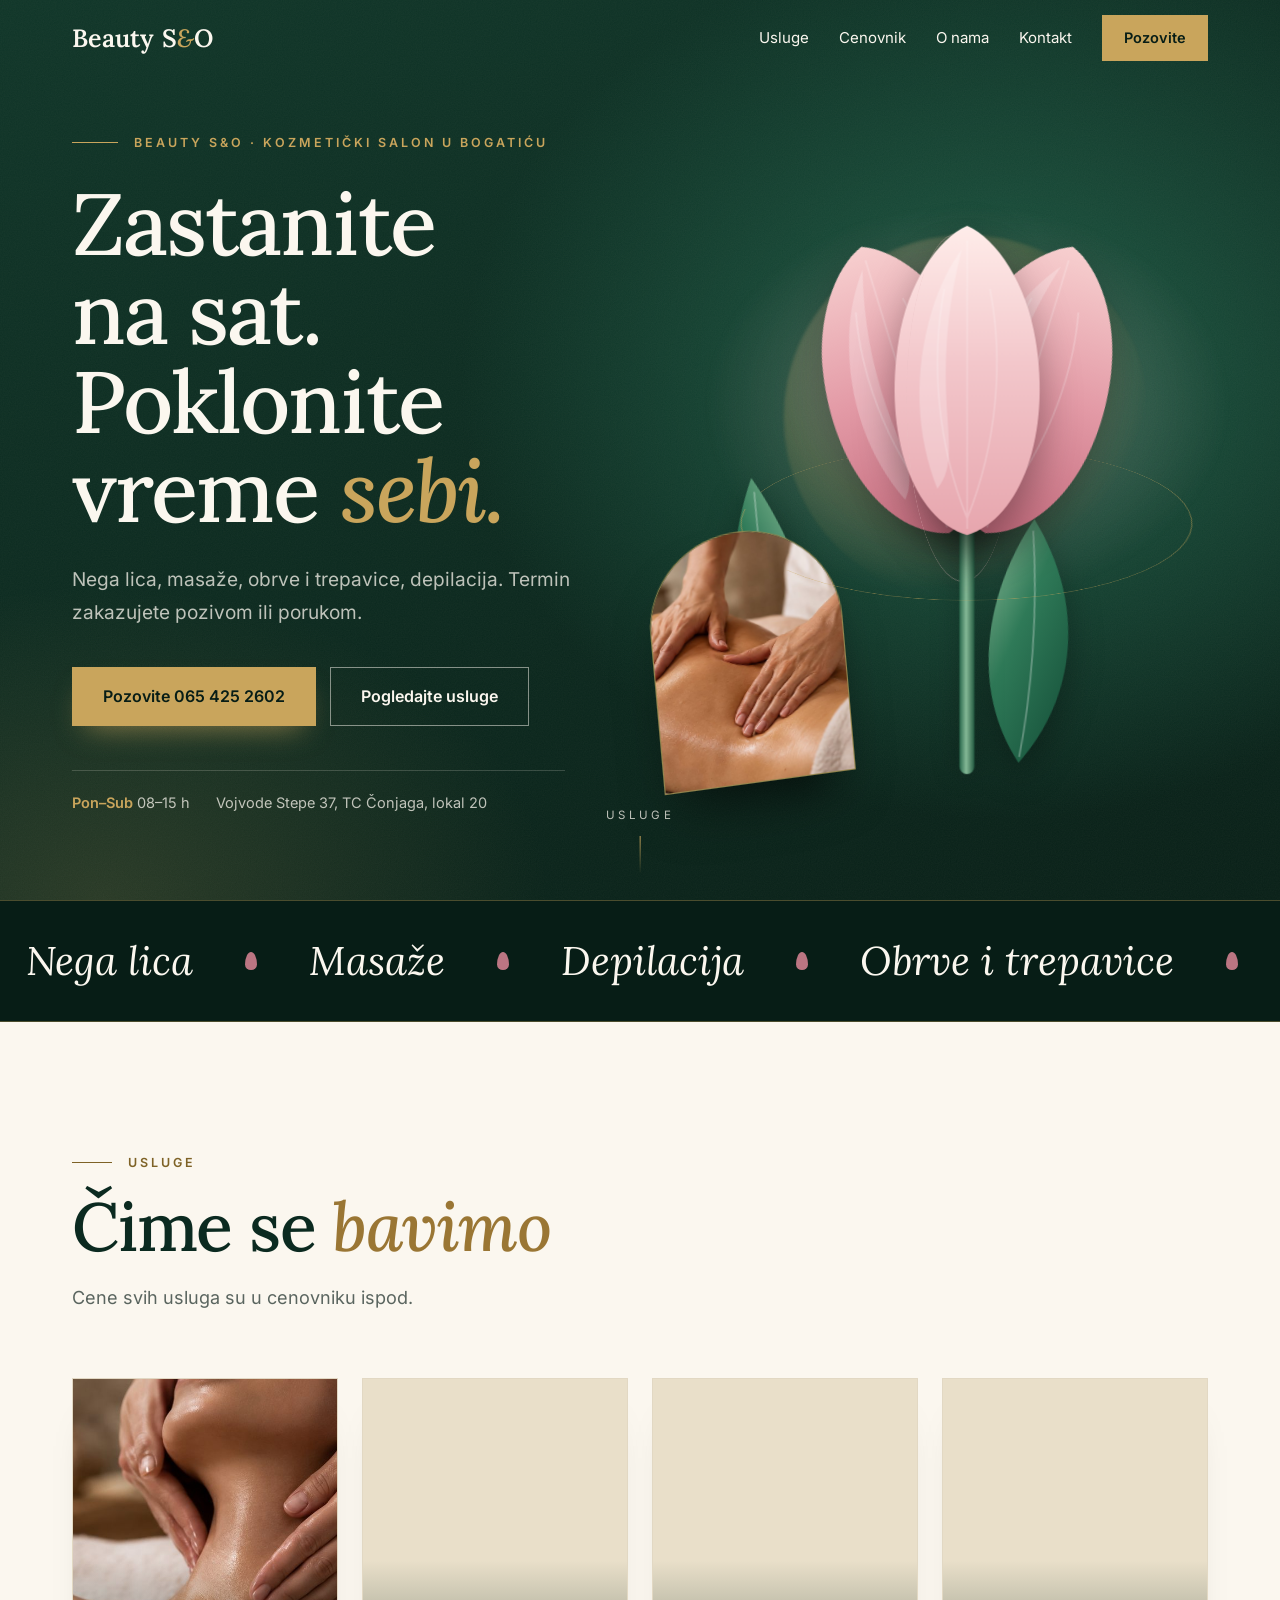
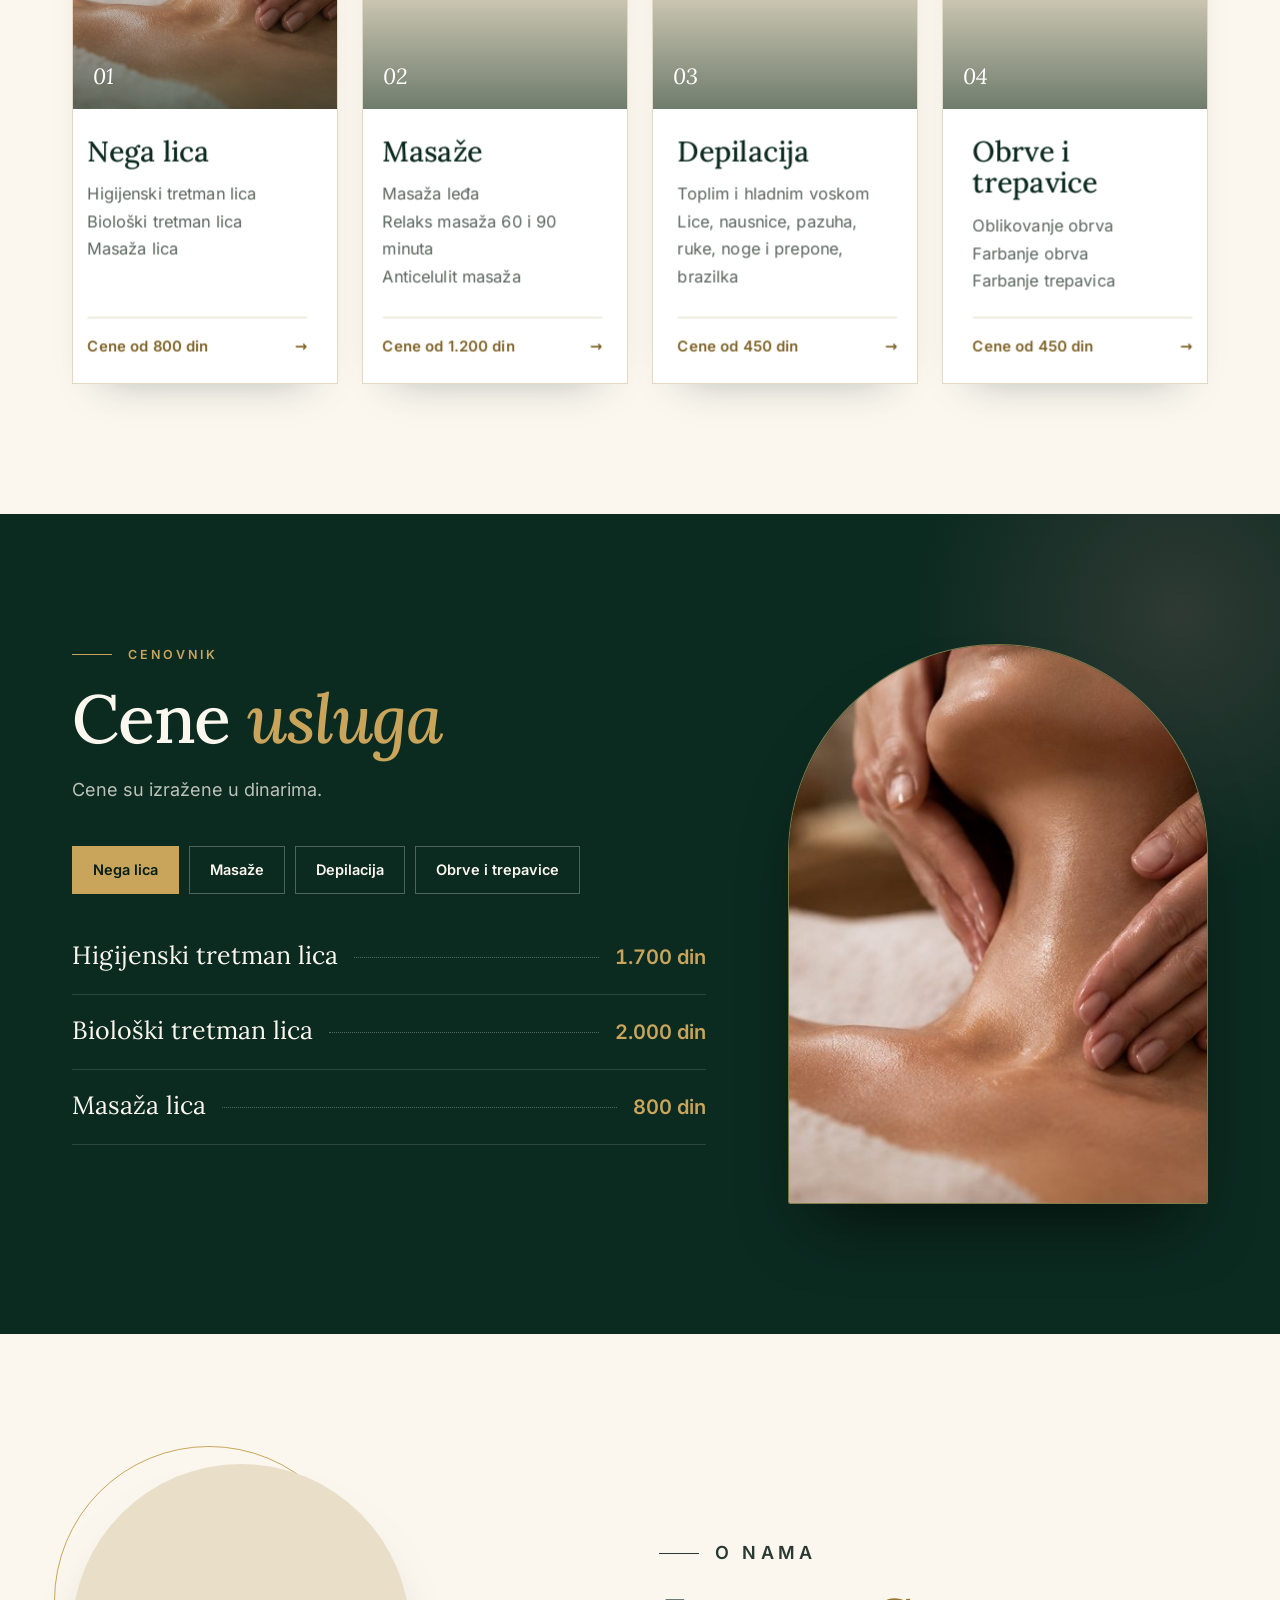
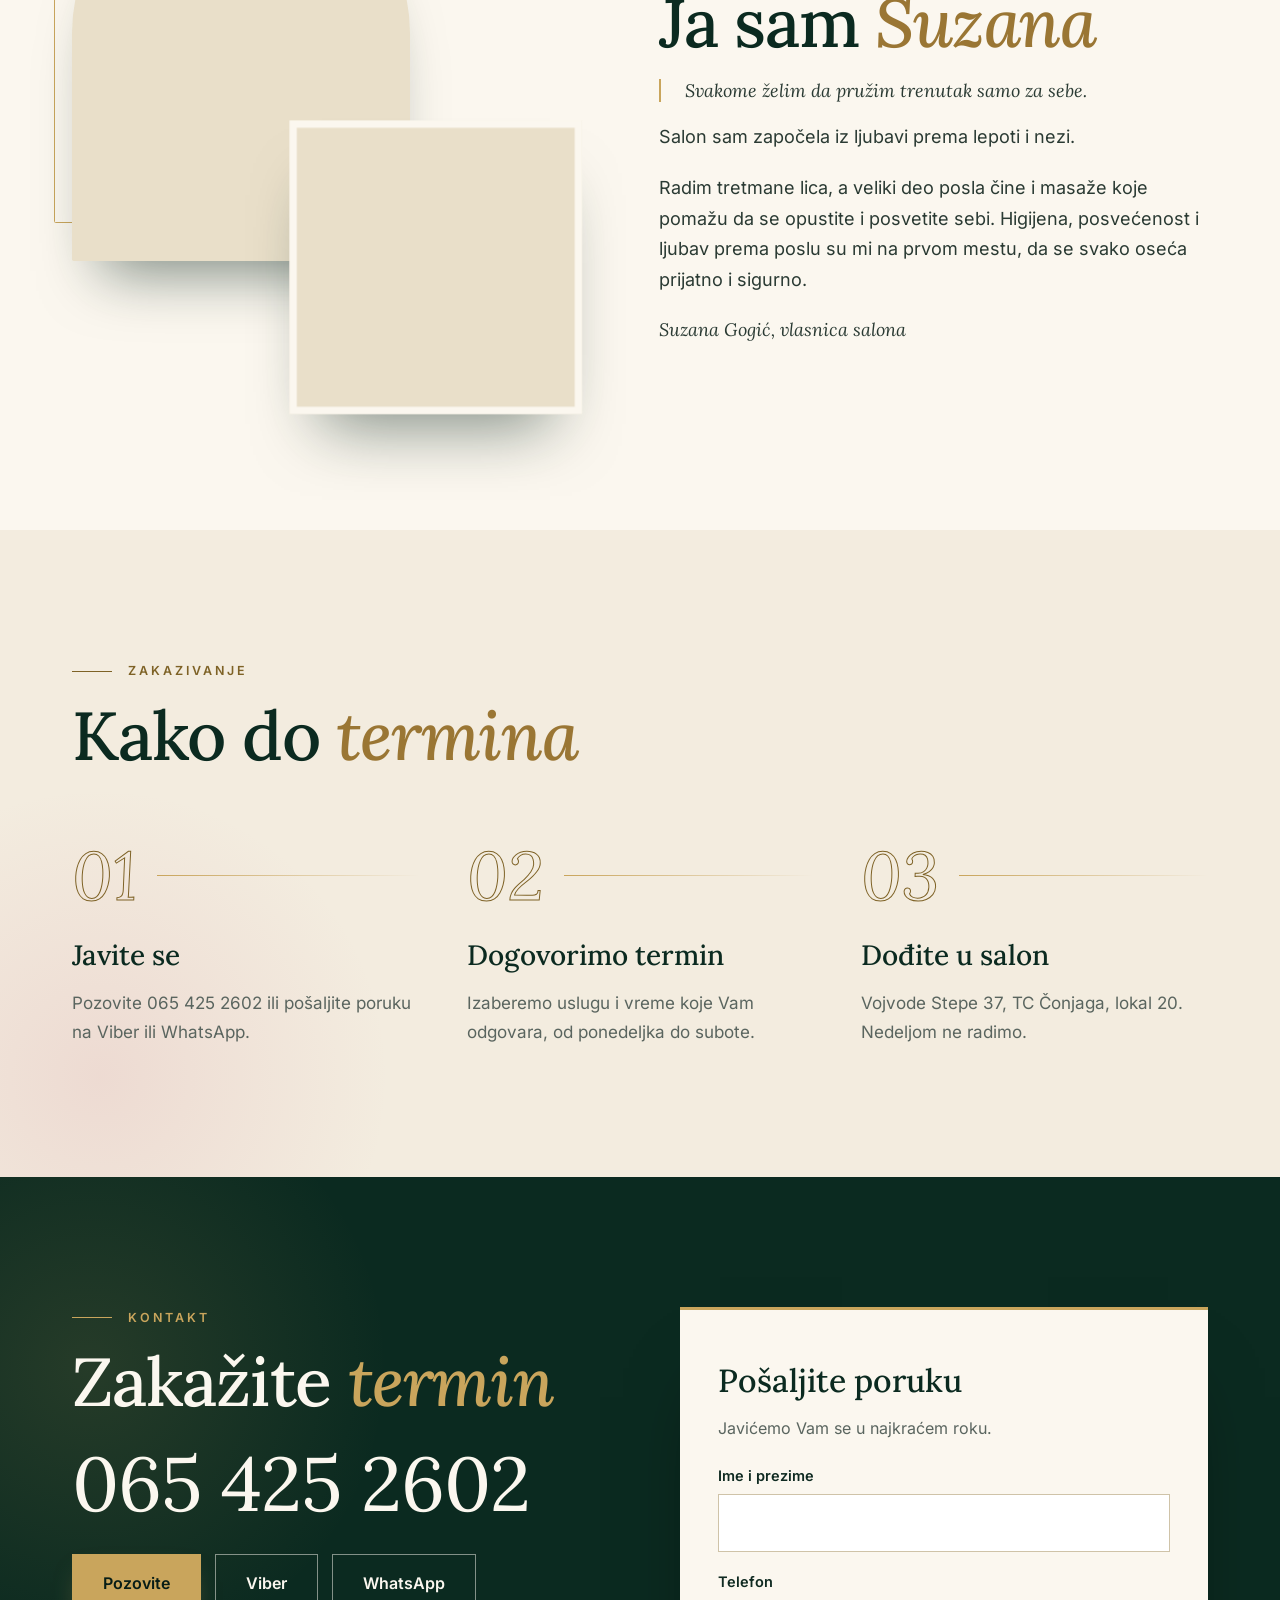
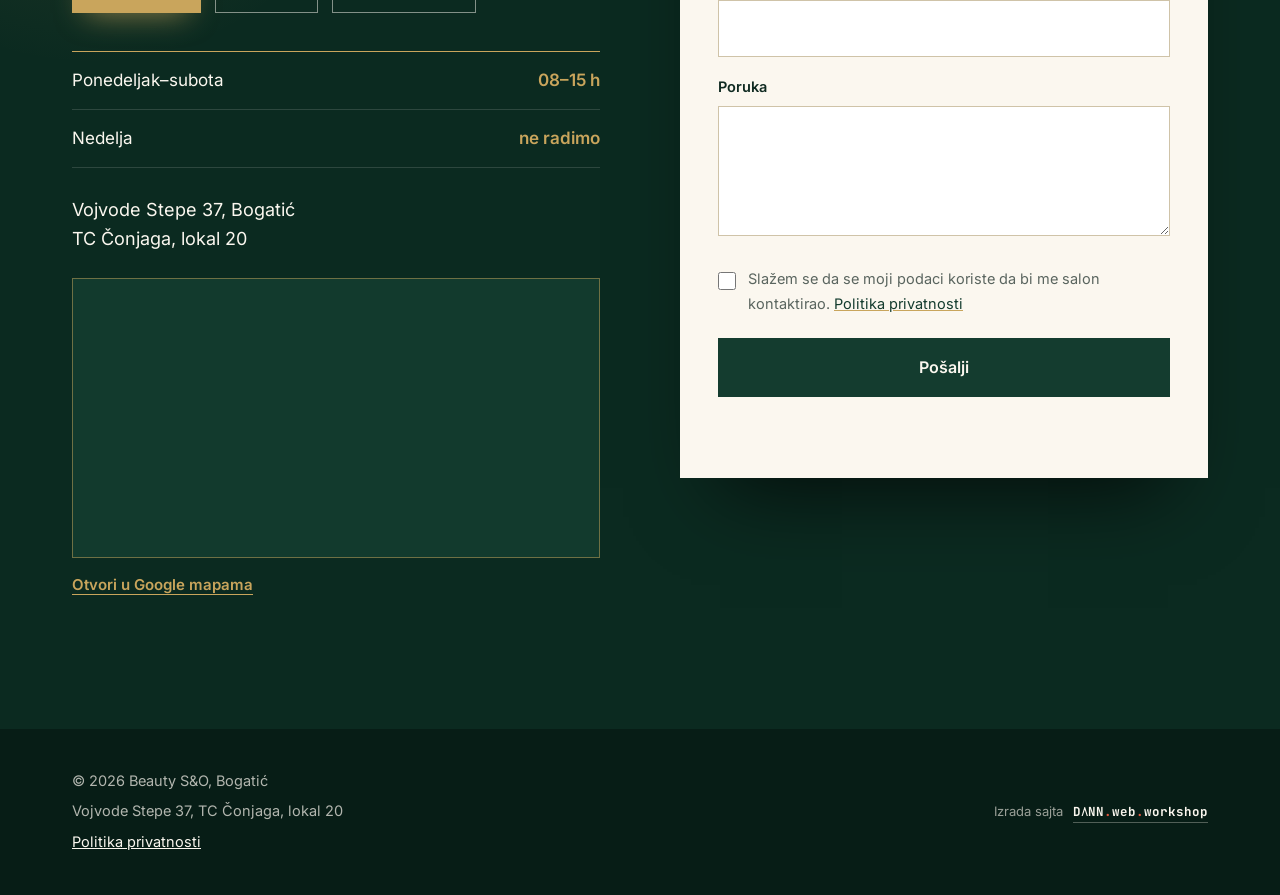
==== index.html @ 60afae4f "Add files via upload" ====
<!DOCTYPE html>
<html lang="sr">
<head>
<meta charset="UTF-8">
<meta name="viewport" content="width=device-width, initial-scale=1.0">
<meta name="google" content="notranslate">
<meta name="robots" content="noindex, nofollow">
<title>Beauty S&amp;O | Kozmetički salon Bogatić</title>
<meta name="description" content="Kozmetički salon Beauty S&amp;O u Bogatiću: nega lica, masaže, obrve i trepavice, depilacija. Vojvode Stepe 37. Radno vreme 08–15 h, nedeljom ne radimo.">
<meta name="theme-color" content="#0B2A20">
<link rel="icon" href="favicon.ico" sizes="any">
<link rel="icon" type="image/png" sizes="32x32" href="img/favicon-32x32.png">
<link rel="icon" type="image/png" sizes="16x16" href="img/favicon-16x16.png">
<link rel="apple-touch-icon" href="img/apple-touch-icon.png">
<link rel="manifest" href="site.webmanifest">
<meta property="og:type" content="website">
<meta property="og:locale" content="sr_RS">
<meta property="og:site_name" content="Beauty S&amp;O">
<meta property="og:image" content="img/og.jpg">
<meta property="og:image:width" content="1200">
<meta property="og:image:height" content="630">
<meta property="og:image:alt" content="Beauty S&amp;O, kozmetički salon u Bogatiću: Zastanite na sat. Poklonite vreme sebi">
<meta property="og:title" content="Beauty S&amp;O | Kozmetički salon Bogatić">
<meta property="og:description" content="Nega lica, masaže, obrve i trepavice, depilacija u Bogatiću. Pozovite za termin.">
<meta name="twitter:card" content="summary_large_image">
<meta name="twitter:image" content="img/og.jpg">
<link rel="preload" href="fonts/lora.woff2" as="font" type="font/woff2" crossorigin>
<link rel="stylesheet" href="style.css">
<script>document.documentElement.classList.add("js")</script>
<script type="application/ld+json">
{"@context":"https://schema.org","@type":"BeautySalon","name":"Beauty S&O","telephone":"+381654252602","address":{"@type":"PostalAddress","streetAddress":"Vojvode Stepe 37, TC Čonjaga, lokal 20","postalCode":"15350","addressLocality":"Bogatić","addressCountry":"RS"},"hasMap":"https://www.google.com/maps/search/?api=1&query=Vojvode+Stepe+37,+Bogati%C4%87","openingHoursSpecification":[{"@type":"OpeningHoursSpecification","dayOfWeek":["Monday","Tuesday","Wednesday","Thursday","Friday","Saturday"],"opens":"08:00","closes":"15:00"}]}
</script>
</head>
<body>
<svg width="0" height="0" style="position:absolute" aria-hidden="true" focusable="false"><defs>
<linearGradient id="gP1" x1="0" y1="1" x2="0" y2="0"><stop offset="0" stop-color="#E7A6AE"/><stop offset=".55" stop-color="#F3C7CB"/><stop offset="1" stop-color="#FFEDEA"/></linearGradient>
<linearGradient id="gP2" x1="0" y1="1" x2="0" y2="0"><stop offset="0" stop-color="#C46B7D"/><stop offset=".5" stop-color="#E39AA6"/><stop offset="1" stop-color="#F7CFCF"/></linearGradient>
<linearGradient id="gP3" x1="0" y1="1" x2="0" y2="0"><stop offset="0" stop-color="#A94F65"/><stop offset=".6" stop-color="#CF7F8E"/><stop offset="1" stop-color="#E8AEB4"/></linearGradient>
<linearGradient id="gL" x1="0" y1="1" x2="1" y2="0"><stop offset="0" stop-color="#16513A"/><stop offset=".6" stop-color="#2F7A58"/><stop offset="1" stop-color="#7FB48F"/></linearGradient>
<path id="pet" d="M100 296C38 280 4 200 22 110 32 58 66 14 100 2 134 14 168 58 178 110 196 200 162 280 100 296Z"/>
<path id="sheen" d="M66 252C42 202 38 142 60 82 68 60 80 40 94 24 80 70 74 112 76 162 78 204 86 232 66 252Z"/>
<path id="veins" d="M100 290C100 200 100 100 100 16M100 280C66 210 58 130 74 62M100 280C134 210 142 130 126 62"/>
</defs></svg>
<header class="hdr" id="hdr">
<div class="wrap">
<a class="logo" href="#top">Beauty S<i>&amp;</i>O</a>
<button class="burger" id="burger" aria-label="Meni" aria-expanded="false" aria-controls="nav">☰</button>
<nav class="nav" id="nav">
<a href="#usluge">Usluge</a>
<a href="#cenovnik">Cenovnik</a>
<a href="#o-nama">O nama</a>
<a href="#kontakt">Kontakt</a>
<a class="cta" href="tel:+381654252602">Pozovite</a>
</nav>
</div>
</header>
<main id="top">
<section class="hero">
<svg class="fall" viewBox="0 0 200 300" style="--l:6%;--w:14px;--d:19s;--s:-2s;--dx:70px" aria-hidden="true"><use href="#pet" fill="url(#gP1)"/></svg><svg class="fall" viewBox="0 0 200 300" style="--l:18%;--w:20px;--d:24s;--s:-9s;--dx:-40px" aria-hidden="true"><use href="#pet" fill="url(#gP1)"/></svg><svg class="fall" viewBox="0 0 200 300" style="--l:33%;--w:12px;--d:17s;--s:-4s;--dx:90px" aria-hidden="true"><use href="#pet" fill="url(#gP1)"/></svg><svg class="fall" viewBox="0 0 200 300" style="--l:48%;--w:18px;--d:26s;--s:-14s;--dx:-80px" aria-hidden="true"><use href="#pet" fill="url(#gP1)"/></svg><svg class="fall" viewBox="0 0 200 300" style="--l:61%;--w:13px;--d:21s;--s:-7s;--dx:60px" aria-hidden="true"><use href="#pet" fill="url(#gP1)"/></svg><svg class="fall" viewBox="0 0 200 300" style="--l:74%;--w:22px;--d:28s;--s:-11s;--dx:-50px" aria-hidden="true"><use href="#pet" fill="url(#gP1)"/></svg><svg class="fall" viewBox="0 0 200 300" style="--l:86%;--w:15px;--d:20s;--s:-1s;--dx:40px" aria-hidden="true"><use href="#pet" fill="url(#gP1)"/></svg><svg class="fall" viewBox="0 0 200 300" style="--l:94%;--w:11px;--d:23s;--s:-16s;--dx:-70px" aria-hidden="true"><use href="#pet" fill="url(#gP1)"/></svg>
<div class="wrap hero-grid">
<div class="hero-copy">
<p class="eyebrow">Beauty S&amp;O · Kozmetički salon u Bogatiću</p>
<h1><span class="ln"><span>Zastanite na sat.</span></span> <span class="ln"><span>Poklonite vreme <em>sebi.</em></span></span></h1>
<p class="lead">Nega lica, masaže, obrve i trepavice, depilacija. Termin zakazujete pozivom ili porukom.</p>
<div class="cta-row">
<a class="btn gold" href="tel:+381654252602">Pozovite 065 425 2602</a>
<a class="btn ghost" href="#usluge">Pogledajte usluge</a>
</div>
<p class="meta"><span><b>Pon–Sub</b> 08–15 h</span><span>Vojvode Stepe 37, TC Čonjaga, lokal 20</span></p>
</div>
<div class="stage" aria-hidden="true">
<div class="scene" id="scene">
<div class="orb"></div>
<div class="ring r1"></div>
<div class="ring r2"></div>
<div class="tulip">
<svg class="leaf la" viewBox="0 0 120 420" preserveAspectRatio="none"><path d="M60 420C8 300 6 140 70 0 112 130 120 300 60 420Z" fill="url(#gL)"/><path d="M60 410C54 300 56 160 70 20" fill="none" stroke="#fff" stroke-opacity=".28" stroke-width="2"/></svg><svg class="leaf lb" viewBox="0 0 120 420" preserveAspectRatio="none"><path d="M60 420C8 300 6 140 70 0 112 130 120 300 60 420Z" fill="url(#gL)"/><path d="M60 410C54 300 56 160 70 20" fill="none" stroke="#fff" stroke-opacity=".28" stroke-width="2"/></svg><div class="stem"></div><div class="cup"><svg class="petal pt-b" viewBox="0 0 200 300" preserveAspectRatio="none"><use href="#pet" fill="url(#gP3)"/><use href="#sheen" fill="#fff" opacity=".24"/><use href="#veins" fill="none" stroke="#fff" stroke-opacity=".2" stroke-width="2"/></svg><svg class="petal pt-l" viewBox="0 0 200 300" preserveAspectRatio="none"><use href="#pet" fill="url(#gP2)"/><use href="#sheen" fill="#fff" opacity=".24"/><use href="#veins" fill="none" stroke="#fff" stroke-opacity=".2" stroke-width="2"/></svg><svg class="petal pt-r" viewBox="0 0 200 300" preserveAspectRatio="none"><use href="#pet" fill="url(#gP2)"/><use href="#sheen" fill="#fff" opacity=".24"/><use href="#veins" fill="none" stroke="#fff" stroke-opacity=".2" stroke-width="2"/></svg><svg class="petal pt-f" viewBox="0 0 200 300" preserveAspectRatio="none"><use href="#pet" fill="url(#gP1)"/><use href="#sheen" fill="#fff" opacity=".24"/><use href="#veins" fill="none" stroke="#fff" stroke-opacity=".2" stroke-width="2"/></svg></div>
</div>
<figure class="fcard"><img src="img/masaza-ledja.jpg" alt="" width="600" height="400" fetchpriority="high"></figure>
</div>
</div>
</div>
<a class="scrollcue" href="#usluge">Usluge</a>
</section>
<div class="marq" aria-hidden="true"><div class="marq-t"><span>Nega lica</span><span>Masaže</span><span>Depilacija</span><span>Obrve i trepavice</span><span>Farbanje trepavica</span><span>Relaks masaža</span><span>Nega lica</span><span>Masaže</span><span>Depilacija</span><span>Obrve i trepavice</span><span>Farbanje trepavica</span><span>Relaks masaža</span></div></div>
<section class="sec" id="usluge">
<div class="wrap">
<p class="kick rv">Usluge</p>
<h2 class="rv">Čime se <em>bavimo</em></h2>
<p class="intro rv">Cene svih usluga su u cenovniku ispod.</p>
<div class="cards">
<article class="card tilt rv"><span class="glare"></span><div class="pic" style="background-image:url(img/nega-lica.jpg)"><span class="n">01</span></div><div class="body"><h3>Nega lica</h3><p>Higijenski tretman lica<br>Biološki tretman lica<br>Masaža lica</p><a class="more" href="#c-lice">Cene od 800 din</a></div></article>
<article class="card tilt rv"><span class="glare"></span><div class="pic" style="background-image:url(https://images.pexels.com/photos/6690234/pexels-photo-6690234.jpeg?auto=compress&cs=tinysrgb&w=700)"><span class="n">02</span></div><div class="body"><h3>Masaže</h3><p>Masaža leđa<br>Relaks masaža 60 i 90 minuta<br>Anticelulit masaža</p><a class="more" href="#c-masaze">Cene od 1.200 din</a></div></article>
<article class="card tilt rv"><span class="glare"></span><div class="pic" style="background-image:url(https://images.pexels.com/photos/9486632/pexels-photo-9486632.jpeg?auto=compress&cs=tinysrgb&w=700)"><span class="n">03</span></div><div class="body"><h3>Depilacija</h3><p>Toplim i hladnim voskom<br>Lice, nausnice, pazuha, ruke, noge i prepone, brazilka</p><a class="more" href="#c-depil">Cene od 450 din</a></div></article>
<article class="card tilt rv"><span class="glare"></span><div class="pic" style="background-image:url(https://images.pexels.com/photos/3373735/pexels-photo-3373735.jpeg?auto=compress&cs=tinysrgb&w=700)"><span class="n">04</span></div><div class="body"><h3>Obrve i trepavice</h3><p>Oblikovanje obrva<br>Farbanje obrva<br>Farbanje trepavica</p><a class="more" href="#c-obrve">Cene od 450 din</a></div></article>
</div>
</div>
</section>
<section class="sec dark cen" id="cenovnik">
<div class="wrap cen-grid">
<div>
<p class="kick rv">Cenovnik</p>
<h2 class="rv">Cene <em>usluga</em></h2>
<p class="intro rv">Cene su izražene u dinarima.</p>
<div class="tabs rv" role="tablist" aria-label="Grupe usluga"><button class="tab" role="tab" type="button" data-t="lice" aria-selected="true">Nega lica</button><button class="tab" role="tab" type="button" data-t="masaze" aria-selected="false">Masaže</button><button class="tab" role="tab" type="button" data-t="depil" aria-selected="false">Depilacija</button><button class="tab" role="tab" type="button" data-t="obrve" aria-selected="false">Obrve i trepavice</button></div>
<div class="rv">
<div class="panel" id="p-lice" role="tabpanel" aria-label="Nega lica"><h3>Nega lica</h3>
<div class="prow"><span class="nm">Higijenski tretman lica</span><span class="dots"></span><span class="pr">1.700 din</span></div>
<div class="prow"><span class="nm">Biološki tretman lica</span><span class="dots"></span><span class="pr">2.000 din</span></div>
<div class="prow"><span class="nm">Masaža lica</span><span class="dots"></span><span class="pr">800 din</span></div>
</div>
<div class="panel" id="p-masaze" role="tabpanel" aria-label="Masaže"><h3>Masaže</h3>
<div class="prow"><span class="nm">Masaža leđa <small>30 min</small></span><span class="dots"></span><span class="pr">1.200 din</span></div>
<div class="prow"><span class="nm">Relaks masaža <small>60 min</small></span><span class="dots"></span><span class="pr">2.400 din</span></div>
<div class="prow"><span class="nm">Relaks masaža <small>90 min</small></span><span class="dots"></span><span class="pr">3.000 din</span></div>
<div class="prow"><span class="nm">Anticelulit masaža <small>45 min</small></span><span class="dots"></span><span class="pr">1.200 din</span></div>
</div>
<div class="panel" id="p-depil" role="tabpanel" aria-label="Depilacija"><h3>Depilacija</h3>
<div class="prow"><span class="nm">Nausnice</span><span class="dots"></span><span class="pr">450 din</span></div>
<div class="prow"><span class="nm">Lice</span><span class="dots"></span><span class="pr">1.000 din</span></div>
<div class="prow"><span class="nm">Pazuha</span><span class="dots"></span><span class="pr">500 din</span></div>
<div class="prow"><span class="nm">Ruke</span><span class="dots"></span><span class="pr">900 din</span></div>
<div class="prow"><span class="nm">Noge i prepone</span><span class="dots"></span><span class="pr">1.700 din</span></div>
<div class="prow"><span class="nm">Brazilka</span><span class="dots"></span><span class="pr">800 din</span></div>
</div>
<div class="panel" id="p-obrve" role="tabpanel" aria-label="Obrve i trepavice"><h3>Obrve i trepavice</h3>
<div class="prow"><span class="nm">Oblikovanje obrva</span><span class="dots"></span><span class="pr">450 din</span></div>
<div class="prow"><span class="nm">Oblikovanje i farbanje obrva</span><span class="dots"></span><span class="pr">900 din</span></div>
<div class="prow"><span class="nm">Farbanje obrva</span><span class="dots"></span><span class="pr">500 din</span></div>
<div class="prow"><span class="nm">Farbanje trepavica</span><span class="dots"></span><span class="pr">500 din</span></div>
</div>
</div>
</div>
<div class="pv rv" aria-hidden="true">
<div class="pvi" data-for="lice"><img src="img/nega-lica.jpg" alt="" width="900" height="600" loading="lazy"></div>
<div class="pvi" data-for="masaze"><img src="img/masaza-ledja.jpg" alt="" width="1100" height="733" loading="lazy"></div>
<div class="pvi" data-for="depil"><div class="mini"><svg class="leaf la" viewBox="0 0 120 420" preserveAspectRatio="none"><path d="M60 420C8 300 6 140 70 0 112 130 120 300 60 420Z" fill="url(#gL)"/><path d="M60 410C54 300 56 160 70 20" fill="none" stroke="#fff" stroke-opacity=".28" stroke-width="2"/></svg><svg class="leaf lb" viewBox="0 0 120 420" preserveAspectRatio="none"><path d="M60 420C8 300 6 140 70 0 112 130 120 300 60 420Z" fill="url(#gL)"/><path d="M60 410C54 300 56 160 70 20" fill="none" stroke="#fff" stroke-opacity=".28" stroke-width="2"/></svg><div class="stem"></div><div class="cup"><svg class="petal pt-b" viewBox="0 0 200 300" preserveAspectRatio="none"><use href="#pet" fill="url(#gP3)"/><use href="#sheen" fill="#fff" opacity=".24"/><use href="#veins" fill="none" stroke="#fff" stroke-opacity=".2" stroke-width="2"/></svg><svg class="petal pt-l" viewBox="0 0 200 300" preserveAspectRatio="none"><use href="#pet" fill="url(#gP2)"/><use href="#sheen" fill="#fff" opacity=".24"/><use href="#veins" fill="none" stroke="#fff" stroke-opacity=".2" stroke-width="2"/></svg><svg class="petal pt-r" viewBox="0 0 200 300" preserveAspectRatio="none"><use href="#pet" fill="url(#gP2)"/><use href="#sheen" fill="#fff" opacity=".24"/><use href="#veins" fill="none" stroke="#fff" stroke-opacity=".2" stroke-width="2"/></svg><svg class="petal pt-f" viewBox="0 0 200 300" preserveAspectRatio="none"><use href="#pet" fill="url(#gP1)"/><use href="#sheen" fill="#fff" opacity=".24"/><use href="#veins" fill="none" stroke="#fff" stroke-opacity=".2" stroke-width="2"/></svg></div></div></div>
<div class="pvi" data-for="obrve"><div class="mini"><svg class="leaf la" viewBox="0 0 120 420" preserveAspectRatio="none"><path d="M60 420C8 300 6 140 70 0 112 130 120 300 60 420Z" fill="url(#gL)"/><path d="M60 410C54 300 56 160 70 20" fill="none" stroke="#fff" stroke-opacity=".28" stroke-width="2"/></svg><svg class="leaf lb" viewBox="0 0 120 420" preserveAspectRatio="none"><path d="M60 420C8 300 6 140 70 0 112 130 120 300 60 420Z" fill="url(#gL)"/><path d="M60 410C54 300 56 160 70 20" fill="none" stroke="#fff" stroke-opacity=".28" stroke-width="2"/></svg><div class="stem"></div><div class="cup"><svg class="petal pt-b" viewBox="0 0 200 300" preserveAspectRatio="none"><use href="#pet" fill="url(#gP3)"/><use href="#sheen" fill="#fff" opacity=".24"/><use href="#veins" fill="none" stroke="#fff" stroke-opacity=".2" stroke-width="2"/></svg><svg class="petal pt-l" viewBox="0 0 200 300" preserveAspectRatio="none"><use href="#pet" fill="url(#gP2)"/><use href="#sheen" fill="#fff" opacity=".24"/><use href="#veins" fill="none" stroke="#fff" stroke-opacity=".2" stroke-width="2"/></svg><svg class="petal pt-r" viewBox="0 0 200 300" preserveAspectRatio="none"><use href="#pet" fill="url(#gP2)"/><use href="#sheen" fill="#fff" opacity=".24"/><use href="#veins" fill="none" stroke="#fff" stroke-opacity=".2" stroke-width="2"/></svg><svg class="petal pt-f" viewBox="0 0 200 300" preserveAspectRatio="none"><use href="#pet" fill="url(#gP1)"/><use href="#sheen" fill="#fff" opacity=".24"/><use href="#veins" fill="none" stroke="#fff" stroke-opacity=".2" stroke-width="2"/></svg></div></div></div>
</div>
</div>
</section>
<section class="sec" id="o-nama">
<div class="wrap about-grid">
<div class="coll rv" aria-hidden="true">
<div class="p p1" style="background-image:url(https://images.pexels.com/photos/8490089/pexels-photo-8490089.jpeg?auto=compress&cs=tinysrgb&w=800)"></div>
<div class="p p2" style="background-image:url(https://images.pexels.com/photos/10574793/pexels-photo-10574793.jpeg?auto=compress&cs=tinysrgb&w=800)"></div>
</div>
<div class="about-text">
<p class="kick rv">O nama</p>
<h2 class="rv">Ja sam <em>Suzana</em></h2>
<p class="pull rv">Svakome želim da pružim trenutak samo za sebe.</p>
<p class="rv">Salon sam započela iz ljubavi prema lepoti i nezi.</p>
<p class="rv">Radim tretmane lica, a veliki deo posla čine i masaže koje pomažu da se opustite i posvetite sebi. Higijena, posvećenost i ljubav prema poslu su mi na prvom mestu, da se svako oseća prijatno i sigurno.</p>
<p class="sig rv">Suzana Gogić, vlasnica salona</p>
</div>
</div>
</section>
<section class="sec steps-sec" id="zakazivanje">
<div class="wrap">
<p class="kick rv">Zakazivanje</p>
<h2 class="rv">Kako do <em>termina</em></h2>
<ol class="steps">
<li class="rv"><span class="sn">01</span><h3>Javite se</h3><p>Pozovite 065 425 2602 ili pošaljite poruku na Viber ili WhatsApp.</p></li>
<li class="rv"><span class="sn">02</span><h3>Dogovorimo termin</h3><p>Izaberemo uslugu i vreme koje Vam odgovara, od ponedeljka do subote.</p></li>
<li class="rv"><span class="sn">03</span><h3>Dođite u salon</h3><p>Vojvode Stepe 37, TC Čonjaga, lokal 20. Nedeljom ne radimo.</p></li>
</ol>
</div>
</section>
<section class="sec dark kon" id="kontakt">
<div class="wrap contact">
<div>
<p class="kick rv">Kontakt</p>
<h2 class="rv">Zakažite <em>termin</em></h2>
<a class="big rv" href="tel:+381654252602">065 425 2602</a>
<div class="cta-row rv" style="opacity:1;animation:none;margin-top:0">
<a class="btn gold" href="tel:+381654252602">Pozovite</a>
<a class="btn ghost" href="viber://chat?number=%2B381654252602">Viber</a>
<a class="btn ghost" href="https://wa.me/381654252602" target="_blank" rel="noopener">WhatsApp</a>
</div>
<div class="hours rv">
<div><span>Ponedeljak–subota</span><span>08–15 h</span></div>
<div><span>Nedelja</span><span>ne radimo</span></div>
</div>
<p class="addr rv">Vojvode Stepe 37, Bogatić<br>TC Čonjaga, lokal 20</p>
<div class="map rv"><iframe title="Beauty S&amp;O na Google mapi" src="https://www.google.com/maps?q=Vojvode+Stepe+37,+Bogati%C4%87&amp;output=embed" loading="lazy" referrerpolicy="no-referrer-when-downgrade" allowfullscreen></iframe></div>
<a class="maplink rv" href="https://www.google.com/maps/search/?api=1&amp;query=Vojvode+Stepe+37,+Bogati%C4%87" target="_blank" rel="noopener">Otvori u Google mapama</a>
</div>
<form id="kform" class="rv" novalidate>
<h3>Pošaljite poruku</h3>
<p class="sub">Javićemo Vam se u najkraćem roku.</p>
<div class="hp"><label for="website">Ne popunjavajte</label><input type="text" id="website" name="website" tabindex="-1" autocomplete="off"></div>
<label for="ime">Ime i prezime</label>
<input type="text" id="ime" name="ime" autocomplete="name">
<label for="tel">Telefon</label>
<input type="tel" id="tel" name="tel" autocomplete="tel">
<label for="poruka">Poruka</label>
<textarea id="poruka" name="poruka"></textarea>
<label class="chk"><input type="checkbox" name="saglasnost"><span>Slažem se da se moji podaci koriste da bi me salon kontaktirao. <a href="politika-privatnosti.html">Politika privatnosti</a></span></label>
<button class="btn dkb" type="submit" style="width:100%">Pošalji</button>
<p class="msg" id="kmsg" role="status"></p>
</form>
</div>
</section>
</main>
<footer class="ftr">
<div class="wrap">
<div class="fl">
<span>© 2026 Beauty S&amp;O, Bogatić</span>
<span>Vojvode Stepe 37, TC Čonjaga, lokal 20</span>
<a href="politika-privatnosti.html">Politika privatnosti</a>
</div>
<a class="made" href="https://dannwebworkshop.rs" target="_blank" rel="noopener" aria-label="Izrada sajta: DANN.web.workshop"><span class="mt">Izrada sajta</span><span class="wm" aria-hidden="true">D<svg class="lam" viewBox="0 0 60 73" aria-hidden="true" focusable="false"><path d="M9 73L30 6l21 67" fill="none" stroke="currentColor" stroke-width="9" stroke-linejoin="miter" stroke-miterlimit="10"/></svg>NN<i>.</i>web<i>.</i>workshop</span></a>
</div>
</footer>
<a class="float" href="tel:+381654252602" aria-label="Pozovite salon">Pozovite</a>
<script src="app.js" defer></script>
</body>
</html>
---- style.css ----
@font-face{font-family:'Inter';font-weight:400;font-display:swap;src:url(fonts/in-400.woff2) format('woff2');unicode-range:U+0000-00FF,U+0131,U+0152-0153,U+02BB-02BC,U+02C6,U+02DA,U+02DC,U+2000-206F,U+20AC,U+2122,U+2191,U+2193,U+2212,U+2215,U+FEFF,U+FFFD}
@font-face{font-family:'Inter';font-weight:400;font-display:swap;src:url(fonts/in-400-x.woff2) format('woff2');unicode-range:U+0100-02BA,U+02BD-02C5,U+02C7-02CC,U+02CE-02D7,U+02DD-02FF,U+0304,U+0308,U+0329,U+1D00-1DBF,U+1E00-1E9F,U+1EF2-1EFF,U+2020,U+20A0-20AB,U+20AD-20C0,U+2113,U+2C60-2C7F,U+A720-A7FF}
@font-face{font-family:'Inter';font-weight:600;font-display:swap;src:url(fonts/in-600.woff2) format('woff2');unicode-range:U+0000-00FF,U+0131,U+0152-0153,U+02BB-02BC,U+02C6,U+02DA,U+02DC,U+2000-206F,U+20AC,U+2122,U+2191,U+2193,U+2212,U+2215,U+FEFF,U+FFFD}
@font-face{font-family:'Inter';font-weight:600;font-display:swap;src:url(fonts/in-600-x.woff2) format('woff2');unicode-range:U+0100-02BA,U+02BD-02C5,U+02C7-02CC,U+02CE-02D7,U+02DD-02FF,U+0304,U+0308,U+0329,U+1D00-1DBF,U+1E00-1E9F,U+1EF2-1EFF,U+2020,U+20A0-20AB,U+20AD-20C0,U+2113,U+2C60-2C7F,U+A720-A7FF}
@font-face{font-family:'Lora';font-style:normal;font-weight:400 700;font-display:swap;src:url(fonts/lora.woff2) format('woff2')}
@font-face{font-family:'Lora';font-style:italic;font-weight:400 700;font-display:swap;src:url(fonts/lora-i.woff2) format('woff2')}
@font-face{font-family:'JetBrains Mono';font-weight:700;font-display:swap;src:url(fonts/jb-700.woff2) format('woff2')}
:root{--ink:#0F2A21;--green:#143C2F;--green2:#0B2A20;--green3:#071D16;--cream:#FBF7EF;--paper:#F3ECDF;--gold:#C9A55C;--goldd:#7E6226;--rose:#EBBFC2;--rose2:#CF7F8E;--line:#E2D8C3;--soft:#5A655F;--soft-l:rgba(251,247,239,.74);--ser:'Lora',Georgia,'Times New Roman',serif;--san:'Inter',system-ui,-apple-system,'Segoe UI',Roboto,sans-serif;--ease:cubic-bezier(.2,.8,.2,1)}
*{box-sizing:border-box;margin:0;padding:0}
html{scroll-behavior:smooth;scroll-padding-top:84px;-webkit-text-size-adjust:100%}
body{font-family:var(--san);background:var(--cream);color:var(--ink);line-height:1.7;font-size:17px;-webkit-font-smoothing:antialiased;overflow-x:hidden}
a{color:inherit}
img{max-width:100%;display:block}
button{font:inherit}
.wrap{max-width:1180px;margin:0 auto;padding-inline:22px}
a:focus-visible,button:focus-visible{outline:2px solid var(--gold);outline-offset:3px}
.hdr{position:fixed;top:0;left:0;right:0;z-index:60;height:76px;transition:background .35s,box-shadow .35s,height .35s;color:var(--cream)}
.hdr .wrap{display:flex;align-items:center;gap:22px;height:100%}
.hdr.s,.hdr.solid{background:rgba(251,247,239,.92);backdrop-filter:blur(12px);-webkit-backdrop-filter:blur(12px);color:var(--green);box-shadow:0 1px 0 var(--line);height:68px}
.logo{font-family:var(--ser);font-size:25px;font-weight:600;text-decoration:none;letter-spacing:.01em;white-space:nowrap;color:inherit}
.logo i{color:var(--gold);font-weight:500}
.nav{display:flex;gap:30px;margin-left:auto;align-items:center}
.nav a{text-decoration:none;font-size:15px;position:relative;padding:6px 0;color:inherit}
.nav a:not(.cta)::after{content:'';position:absolute;left:0;right:0;bottom:0;height:1px;background:var(--gold);transform:scaleX(0);transform-origin:left;transition:transform .35s var(--ease)}
.nav a:not(.cta):hover::after{transform:scaleX(1)}
.nav .cta{background:var(--gold);color:var(--green3);padding:11px 22px;font-weight:600;font-size:14.5px;transition:background .25s,transform .25s}
.nav .cta:hover{background:#DDBB72;transform:translateY(-2px)}
.hdr.s .nav .cta,.hdr.solid .nav .cta{background:var(--green);color:var(--cream)}
.burger{display:none;margin-left:auto;background:none;border:1px solid currentColor;color:inherit;width:46px;height:46px;font-size:20px;cursor:pointer}
.hero{position:relative;min-height:100vh;min-height:100svh;display:flex;align-items:center;color:var(--cream);overflow:hidden;background:radial-gradient(60% 70% at 78% 42%,#1F5C46 0%,rgba(31,92,70,0) 70%),radial-gradient(50% 50% at 8% 100%,rgba(201,165,92,.16),rgba(201,165,92,0) 70%),linear-gradient(165deg,#0F3528 0%,#081F17 100%)}
.hero::before{content:'';position:absolute;inset:0;opacity:.07;pointer-events:none;background-image:url("data:image/svg+xml;utf8,<svg xmlns='http://www.w3.org/2000/svg' width='140' height='140'><filter id='n'><feTurbulence type='fractalNoise' baseFrequency='.85' numOctaves='2' stitchTiles='stitch'/><feColorMatrix values='0 0 0 0 1 0 0 0 0 .9 0 0 0 0 .7 0 0 0 .6 0'/></filter><rect width='100%' height='100%' filter='url(%23n)'/></svg>")}
.hero-grid{position:relative;display:grid;grid-template-columns:1.12fr .88fr;gap:40px;align-items:center;padding-block:112px 64px;width:100%}
.eyebrow{font-size:12.5px;letter-spacing:.24em;text-transform:uppercase;color:var(--gold);font-weight:600;margin-bottom:26px;display:flex;align-items:center;gap:16px}
.eyebrow::before{content:'';width:46px;height:1px;background:var(--gold);flex-shrink:0}
h1{font-family:var(--ser);font-weight:500;font-size:clamp(46px,6.8vw,96px);line-height:1.02;letter-spacing:-.022em;color:var(--cream)}
h1 .ln{display:block;overflow:hidden;padding-bottom:.1em;margin-bottom:-.1em}
h1 .ln>span{display:block;text-wrap:balance;transform:translateY(108%);animation:rise 1.1s var(--ease) forwards}
h1 .ln:nth-child(2)>span{animation-delay:.18s}
h1 em{font-style:italic;color:var(--gold)}
@keyframes rise{to{transform:none}}
.lead{font-size:19px;max-width:30em;margin-top:30px;color:var(--soft-l);opacity:0;animation:fade 1s .7s var(--ease) forwards}
.cta-row{display:flex;flex-wrap:wrap;gap:14px;margin-top:38px;opacity:0;animation:fade 1s .85s var(--ease) forwards}
@keyframes fade{from{opacity:0;transform:translateY(14px)}to{opacity:1;transform:none}}
.btn{display:inline-flex;align-items:center;justify-content:center;gap:8px;text-decoration:none;font-weight:600;font-size:16px;padding:15px 30px;border:1px solid transparent;cursor:pointer;font-family:var(--san);min-height:54px;transition:background .25s,color .25s,border-color .25s,transform .25s var(--ease),box-shadow .25s}
.btn:hover{transform:translateY(-3px)}
.btn.gold{background:var(--gold);color:var(--green3);box-shadow:0 14px 30px -14px rgba(201,165,92,.7)}
.btn.gold:hover{background:#DDBB72}
.btn.ghost{border-color:rgba(251,247,239,.5);color:var(--cream)}
.btn.ghost:hover{background:var(--cream);color:var(--green)}
.btn.dkb{background:var(--green);color:var(--cream)}
.btn.dkb:hover{background:var(--green2)}
.btn.line{border-color:var(--green);color:var(--green)}
.btn.line:hover{background:var(--green);color:var(--cream)}
.meta{display:flex;flex-wrap:wrap;gap:6px 26px;margin-top:44px;padding-top:20px;border-top:1px solid rgba(251,247,239,.18);font-size:14.5px;color:var(--soft-l);max-width:34em;opacity:0;animation:fade 1s 1s var(--ease) forwards}
.meta b{color:var(--gold);font-weight:600}
.stage{position:relative;width:100%;max-width:500px;margin-inline:auto;aspect-ratio:4/5;perspective:1300px;opacity:0;animation:fade 1.2s .3s var(--ease) forwards}
.scene{position:absolute;inset:0;transform-style:preserve-3d;transform:rotateX(var(--rx,0deg)) rotateY(var(--ry,0deg));transition:transform .35s var(--ease)}
.orb{position:absolute;left:8%;top:6%;width:84%;aspect-ratio:1;border-radius:50%;background:radial-gradient(circle at 38% 34%,rgba(235,191,194,.38),rgba(201,165,92,.2) 45%,rgba(201,165,92,0) 70%);transform:translateZ(-140px);filter:blur(2px)}
.ring{position:absolute;border-radius:50%;border:1px solid rgba(201,165,92,.5)}
.ring.r1{left:2%;top:18%;width:96%;aspect-ratio:1;transform:translateZ(-50px) rotateX(72deg);animation:spin 26s linear infinite}
.ring.r2{left:12%;top:8%;width:76%;aspect-ratio:1;border-color:rgba(235,191,194,.38);transform:translateZ(-80px) rotateY(72deg);animation:spin2 32s linear infinite}
@keyframes spin{to{transform:translateZ(-50px) rotateX(72deg) rotateZ(360deg)}}
@keyframes spin2{to{transform:translateZ(-80px) rotateY(72deg) rotateZ(-360deg)}}
.tulip{position:absolute;left:50%;bottom:0;width:72%;height:90%;transform-style:preserve-3d;transform:translateX(-50%);animation:sway 8s ease-in-out infinite}
@keyframes sway{0%,100%{transform:translateX(-50%) rotateZ(-1.4deg) rotateY(-6deg)}50%{transform:translateX(-50%) rotateZ(1.4deg) rotateY(6deg)}}
.cup{position:absolute;left:0;right:0;top:0;height:56%;transform-style:preserve-3d}
.cup::before{content:'';position:absolute;left:-30%;right:-30%;top:-14%;bottom:-24%;background:radial-gradient(closest-side,rgba(235,191,194,.3),rgba(235,191,194,0));transform:translateZ(-60px);pointer-events:none}
.petal{position:absolute;left:50%;bottom:0;width:54%;height:100%;margin-left:-27%;transform-origin:50% 100%;transform:translateX(var(--tx,0%)) translateZ(var(--z,0px)) rotate(var(--r,0deg)) scaleX(var(--sx,1));animation:bloom 2.2s var(--ease) .5s backwards;filter:drop-shadow(0 18px 22px rgba(0,0,0,.35));overflow:visible}
@keyframes bloom{from{transform:translateX(0%) translateZ(var(--z,0px)) rotate(0deg) scaleX(.74) scaleY(.9)}}
.pt-b{--z:-38px;--sx:1.06}
.pt-l{--r:-17deg;--tx:-9%;--z:8px}
.pt-r{--r:17deg;--tx:9%;--z:8px}
.pt-f{--z:48px;--sx:.9}
.stem{position:absolute;left:50%;top:50%;bottom:0;width:4.4%;margin-left:-2.2%;border-radius:40px;background:linear-gradient(90deg,#2B6A4E,#86BA97 45%,#235A41);transform:translateZ(-4px);box-shadow:0 0 30px rgba(0,0,0,.3)}
.leaf{position:absolute;bottom:0;width:34%;height:58%;overflow:visible;filter:drop-shadow(0 14px 18px rgba(0,0,0,.3))}
.leaf.la{left:-16%;transform-origin:100% 100%;transform:translateZ(-56px) rotate(-12deg)}
.leaf.lb{right:-16%;transform-origin:0 100%;transform:translateZ(-30px) scaleX(-1) rotate(-6deg);height:46%}
.fcard{position:absolute;left:-9%;bottom:3%;width:36%;aspect-ratio:3/4;border-radius:999px 999px 10px 10px;overflow:hidden;border:1px solid rgba(201,165,92,.7);box-shadow:0 30px 50px -20px rgba(0,0,0,.6);transform:translateZ(110px) rotateY(12deg) rotateZ(-5deg);background:#1a3b30}
.fcard img{width:100%;height:100%;object-fit:cover}
.fall{position:absolute;top:-6%;left:var(--l);width:var(--w);aspect-ratio:2/3;opacity:0;pointer-events:none;animation:drift var(--d) linear var(--s) infinite;filter:drop-shadow(0 6px 8px rgba(0,0,0,.25))}
@keyframes drift{0%{opacity:0;transform:translate3d(0,0,0) rotate(0deg)}10%{opacity:.85}85%{opacity:.7}100%{opacity:0;transform:translate3d(var(--dx),115vh,0) rotate(540deg)}}
.scrollcue{position:absolute;left:50%;bottom:26px;transform:translateX(-50%);color:var(--soft-l);font-size:11.5px;letter-spacing:.3em;text-transform:uppercase;text-decoration:none;display:flex;flex-direction:column;align-items:center;gap:10px}
.scrollcue::after{content:'';width:1px;height:38px;background:linear-gradient(var(--gold),transparent);animation:cue 2s ease-in-out infinite}
@keyframes cue{0%{transform:scaleY(0);transform-origin:top}50%{transform:scaleY(1);transform-origin:top}51%{transform-origin:bottom}100%{transform:scaleY(0);transform-origin:bottom}}
.marq{background:var(--green3);color:var(--cream);overflow:hidden;border-block:1px solid rgba(201,165,92,.35);padding-block:26px;white-space:nowrap}
.marq-t{display:inline-flex;gap:0;animation:marq 38s linear infinite;will-change:transform}
.marq span{font-family:var(--ser);font-style:italic;font-size:clamp(24px,3.4vw,40px);padding-inline:26px;display:inline-flex;align-items:center;gap:52px}
.marq span::after{content:'';width:12px;height:18px;background:var(--rose2);border-radius:50% 50% 50% 50%/70% 70% 30% 30%;opacity:.9}
@keyframes marq{to{transform:translateX(-50%)}}
.sec{padding-block:130px;position:relative}
.kick{font-size:12.5px;letter-spacing:.24em;text-transform:uppercase;color:var(--goldd);font-weight:600;margin-bottom:18px;display:flex;align-items:center;gap:16px}
.kick::before{content:'';width:40px;height:1px;background:currentColor}
.dark .kick{color:var(--gold)}
h2{font-family:var(--ser);font-weight:500;font-size:clamp(36px,5.4vw,68px);line-height:1.06;letter-spacing:-.018em;color:var(--green2);text-wrap:balance}
h2 em{font-style:italic;color:#9A7634}
.dark{background:var(--green2);color:var(--cream)}
.dark h2{color:var(--cream)}
.dark h2 em{color:var(--gold)}
.intro{max-width:34em;color:var(--soft);font-size:18px;margin-top:20px}
.dark .intro{color:var(--soft-l)}
.cards{display:grid;grid-template-columns:repeat(4,1fr);gap:24px;margin-top:64px;perspective:1400px}
.card{position:relative;background:#fff;border:1px solid var(--line);display:flex;flex-direction:column;transform-style:preserve-3d;transform:rotateX(var(--crx,0deg)) rotateY(var(--cry,0deg));transition:transform .4s var(--ease),box-shadow .4s;box-shadow:0 24px 40px -30px rgba(15,42,33,.35);will-change:transform}
.card:hover{box-shadow:0 40px 60px -30px rgba(15,42,33,.55)}
.card .pic{aspect-ratio:4/5;background-color:#E9DFC9;background-image:linear-gradient(160deg,#F4EDDD,#E2D6BC);background-size:cover;background-position:center;position:relative;overflow:hidden}
.card .pic::after{content:'';position:absolute;inset:0;background:linear-gradient(180deg,rgba(11,42,32,0) 55%,rgba(11,42,32,.55));transition:opacity .4s}
.card .n{position:absolute;left:20px;bottom:14px;z-index:2;font-family:var(--ser);font-style:italic;font-size:22px;color:#fff;transform:translateZ(40px)}
.card .body{padding:26px 24px 28px;display:flex;flex-direction:column;flex:1;transform:translateZ(24px)}
.card h3{font-family:var(--ser);font-weight:500;font-size:28px;line-height:1.12;margin-bottom:12px;color:var(--green2)}
.card p{color:var(--soft);font-size:16px;margin-bottom:22px}
.card .more{margin-top:auto;padding-top:16px;font-size:14.5px;font-weight:600;color:var(--goldd);text-decoration:none;border-top:1px solid var(--line);display:flex;justify-content:space-between;align-items:center}
.card .more::after{content:'\2192';transition:transform .3s var(--ease)}
.card:hover .more::after{transform:translateX(6px)}
.glare{position:absolute;inset:0;pointer-events:none;background:radial-gradient(circle at var(--gx,50%) var(--gy,0%),rgba(255,255,255,.35),rgba(255,255,255,0) 55%);opacity:0;transition:opacity .3s;z-index:3}
.card:hover .glare{opacity:1}
.cen{overflow:hidden}
.cen::before{content:'';position:absolute;right:-180px;top:-180px;width:560px;height:560px;border-radius:50%;background:radial-gradient(circle,rgba(207,127,142,.18),rgba(207,127,142,0) 68%);pointer-events:none}
.cen-grid{display:grid;grid-template-columns:1.2fr .8fr;gap:80px;align-items:start;position:relative}
.tabs{display:flex;flex-wrap:wrap;gap:10px;margin-top:40px}
.tab{background:transparent;border:1px solid rgba(251,247,239,.28);color:var(--cream);padding:11px 20px;font-size:14.5px;font-weight:600;cursor:pointer;transition:background .25s,color .25s,border-color .25s}
.tab:hover{border-color:var(--gold)}
.tab[aria-selected=true]{background:var(--gold);color:var(--green3);border-color:var(--gold)}
.panel{margin-top:26px}
.panel>h3{font-family:var(--ser);font-style:italic;font-weight:500;font-size:26px;color:var(--gold);margin:44px 0 6px}
.panel:first-of-type>h3{margin-top:0}
.js .panel>h3{display:none}
.prow{display:flex;align-items:baseline;gap:16px;padding:20px 0;border-bottom:1px solid rgba(251,247,239,.14);transition:padding .35s var(--ease)}
.prow:hover{padding-left:12px}
.prow .nm{font-family:var(--ser);font-size:25px;color:var(--cream);line-height:1.2;transition:color .3s}
.prow:hover .nm{color:var(--gold)}
.prow small{font-family:var(--san);font-size:14.5px;color:var(--soft-l);margin-left:8px}
.prow .dots{flex:1;border-bottom:1px dotted rgba(251,247,239,.3);transform:translateY(-6px);min-width:20px}
.prow .pr{font-weight:600;color:var(--gold);font-size:20px;white-space:nowrap;font-variant-numeric:tabular-nums;margin-left:auto}
.panel.in .prow{animation:fade .6s var(--ease) both}
.panel.in .prow:nth-child(2){animation-delay:.05s}.panel.in .prow:nth-child(3){animation-delay:.1s}.panel.in .prow:nth-child(4){animation-delay:.15s}.panel.in .prow:nth-child(5){animation-delay:.2s}.panel.in .prow:nth-child(6){animation-delay:.25s}.panel.in .prow:nth-child(7){animation-delay:.3s}
.pv{position:sticky;top:110px;aspect-ratio:3/4;max-width:420px;margin-left:auto;width:100%;perspective:1100px}
.pvi{position:absolute;inset:0;border-radius:999px 999px 12px 12px;overflow:hidden;border:1px solid rgba(201,165,92,.6);opacity:0;transform:scale(.97) rotateY(-6deg);transition:opacity .6s var(--ease),transform .8s var(--ease);box-shadow:0 40px 70px -30px rgba(0,0,0,.7);background:linear-gradient(165deg,#164534,#0A241B)}
.pvi.on{opacity:1;transform:none}
.pvi img{width:100%;height:100%;object-fit:cover}
.pvi .mini{position:absolute;left:50%;bottom:5%;width:62%;height:80%;transform:translateX(-50%)}
.pvi .mini .cup{height:54%}
.mini .petal{animation:none}
.about-grid{display:grid;grid-template-columns:.95fr 1.05fr;gap:90px;align-items:center}
.coll{position:relative;aspect-ratio:1/1.08;max-width:520px;width:100%;perspective:1200px}
.coll .p{position:absolute;background-color:#E9DFC9;background-image:linear-gradient(160deg,#F4EDDD,#E2D6BC);background-size:cover;background-position:center;box-shadow:0 40px 60px -30px rgba(15,42,33,.55)}
.coll .p1{left:0;top:0;width:68%;height:74%;border-radius:999px 999px 10px 10px;transform:rotateY(var(--ry2,0deg)) rotateX(var(--rx2,0deg))}
.coll .p2{right:0;bottom:0;width:56%;height:52%;border:7px solid var(--cream);transform:translateZ(60px) rotateY(var(--ry2,0deg)) rotateX(var(--rx2,0deg))}
.coll::before{content:'';position:absolute;left:-18px;top:-18px;width:62%;height:70%;border:1px solid var(--gold);border-radius:999px 999px 10px 10px;z-index:-1}
.about-text p{font-size:18px;margin-top:20px;color:#2A3A33}
.pull{font-family:var(--ser);font-style:italic;font-size:clamp(25px,3vw,34px);line-height:1.3;color:var(--green2);margin-top:28px;padding-left:24px;border-left:2px solid var(--gold)}
.sig{font-family:var(--ser);font-style:italic;color:var(--goldd);font-size:20px;margin-top:26px}
.steps-sec{background:var(--paper);overflow:hidden}
.steps-sec::before{content:'';position:absolute;left:-200px;bottom:-200px;width:600px;height:600px;border-radius:50%;background:radial-gradient(circle,rgba(207,127,142,.16),rgba(207,127,142,0) 68%);pointer-events:none}
.steps{list-style:none;display:grid;grid-template-columns:repeat(3,1fr);gap:48px;margin-top:70px;position:relative}
.steps li{position:relative}
.sn{display:flex;align-items:center;gap:20px;font-family:var(--ser);font-style:italic;font-size:68px;line-height:1;color:transparent;-webkit-text-stroke:1px var(--goldd);margin-bottom:22px}
.sn::after{content:'';flex:1;height:1px;background:linear-gradient(90deg,var(--gold),rgba(201,165,92,0))}
.steps h3{font-family:var(--ser);font-weight:500;font-size:28px;margin-bottom:10px;color:var(--green2)}
.steps p{color:var(--soft);font-size:17px;max-width:20em}
.kon{overflow:hidden}
.kon::before{content:'';position:absolute;left:-220px;top:-120px;width:620px;height:620px;border-radius:50%;background:radial-gradient(circle,rgba(201,165,92,.14),rgba(201,165,92,0) 68%);pointer-events:none}
.contact{display:grid;grid-template-columns:1fr 1fr;gap:80px;align-items:start;position:relative}
.big{font-family:var(--ser);font-size:clamp(40px,6vw,76px);line-height:1.05;display:block;margin:26px 0 30px;text-decoration:none;color:var(--cream);letter-spacing:-.01em}
.big:hover{color:var(--gold)}
.hours{margin-top:38px;border-top:1px solid var(--gold)}
.hours div{display:flex;justify-content:space-between;padding:14px 0;border-bottom:1px solid rgba(251,247,239,.14);font-size:17px}
.hours div span:last-child{color:var(--gold);font-weight:600}
.addr{margin-top:28px;font-size:18px;line-height:1.6;color:var(--cream)}
.map{margin-top:24px;border:1px solid rgba(201,165,92,.5);height:280px;background:#123A2D;overflow:hidden}
.map iframe{display:block;width:100%;height:100%;border:0}
.maplink{display:inline-block;margin-top:14px;font-size:15px;font-weight:600;color:var(--gold);text-decoration:underline;text-underline-offset:4px}
form{background:var(--cream);color:var(--ink);padding:44px 38px;border-top:3px solid var(--gold);box-shadow:0 50px 80px -40px rgba(0,0,0,.7)}
form h3{font-family:var(--ser);font-weight:500;font-size:32px;margin-bottom:6px;color:var(--green2)}
form .sub{color:var(--soft);font-size:16px;margin-bottom:22px}
label{display:block;font-size:14.5px;font-weight:600;margin:18px 0 6px}
input[type=text],input[type=tel],textarea{width:100%;font:inherit;font-size:16px;padding:14px 15px;border:1px solid #CFC3A8;background:#fff;color:var(--ink);border-radius:0;transition:border-color .25s,box-shadow .25s}
textarea{min-height:130px;resize:vertical}
input:focus,textarea:focus{outline:none;border-color:var(--green);box-shadow:0 0 0 3px rgba(201,165,92,.45)}
.chk{display:flex;gap:12px;align-items:flex-start;margin:22px 0;font-size:14.5px;font-weight:400;color:var(--soft)}
.chk input{margin-top:5px;width:18px;height:18px;flex-shrink:0;accent-color:var(--green)}
.chk a{color:var(--green);text-decoration-color:var(--gold)}
.hp{position:absolute;left:-9999px;width:1px;height:1px;overflow:hidden}
.msg{margin-top:14px;font-size:15px;min-height:1.5em}
.msg.ok{color:#1F6B45}.msg.er{color:#9A3324}
.ftr{background:var(--green3);color:rgba(251,247,239,.7);padding-block:40px;font-size:14.5px}
.ftr .wrap{display:flex;flex-wrap:wrap;gap:18px 30px;justify-content:space-between;align-items:center}
.ftr .fl{display:flex;flex-direction:column;gap:6px}
.ftr a{color:var(--cream)}
.ftr .made{display:inline-flex;align-items:baseline;gap:10px;text-decoration:none;color:rgba(251,247,239,.6);font-size:13px;padding:6px 0}
.ftr .made .wm{font-family:'JetBrains Mono',ui-monospace,Menlo,Consolas,monospace;font-weight:700;font-size:12.5px;color:var(--cream);border-bottom:1px solid rgba(251,247,239,.3);transition:border-color .25s;white-space:nowrap}
.ftr .made .wm i{font-style:normal;color:#E4573D}
.ftr .made .lam{display:inline-block;width:.6em;height:.73em;vertical-align:baseline}
.ftr .made:hover .wm{border-color:#E4573D}
.float{display:none}
.rv{opacity:0;transform:translateY(26px);transition:opacity .8s var(--ease),transform .8s var(--ease);transition-delay:var(--d,0s)}
.rv.in{opacity:1;transform:none}
.leg{max-width:780px;margin:0 auto;padding:150px 22px 100px}
.leg h1{font-size:clamp(36px,5vw,54px);margin-bottom:26px;color:var(--green2)}
.leg h2{font-size:26px;margin:38px 0 10px}
.leg p,.leg li{margin-bottom:12px;color:#2B3731}
.leg .ph{display:inline-block;font-size:14px;color:var(--soft);border:1px dashed #A9A08C;padding:8px 14px;background:#fff;margin:8px 0 18px}
@media(max-width:1000px){.hero-grid{grid-template-columns:1fr;gap:18px;padding-block:84px 60px}.stage{max-width:330px;order:-1;aspect-ratio:1/1.08}.cards{grid-template-columns:1fr 1fr}.cen-grid{grid-template-columns:1fr;gap:50px}.pv{max-width:340px;margin:0 auto;position:relative;top:0}.about-grid,.contact{grid-template-columns:1fr;gap:56px}.sec{padding-block:90px}.steps{grid-template-columns:1fr;gap:38px;margin-top:50px}.hero{min-height:0}.scrollcue{display:none}.coll{margin:0 auto}}
@media(max-width:820px){.nav{display:none;position:fixed;top:0;left:0;right:0;bottom:0;background:var(--green3);color:var(--cream);flex-direction:column;align-items:flex-start;justify-content:center;gap:6px;padding:90px 30px 30px}.nav.open{display:flex}.nav a{font-family:var(--ser);font-size:34px;padding:8px 0}.nav .cta{font-family:var(--san);font-size:17px;margin-top:20px;padding:15px 28px}.burger{display:block;position:relative;z-index:70}.hdr.s .nav a,.hdr.solid .nav a{color:var(--cream)}.hdr.s .nav .cta,.hdr.solid .nav .cta{background:var(--gold);color:var(--green3)}.hdr.open{background:transparent;color:var(--cream);box-shadow:none;backdrop-filter:none;-webkit-backdrop-filter:none}.float{display:flex;position:fixed;right:16px;bottom:16px;z-index:40;background:var(--gold);color:var(--green3);text-decoration:none;font-weight:600;padding:15px 24px;box-shadow:0 16px 34px -12px rgba(0,0,0,.6);align-items:center}.ftr{padding-bottom:96px}}
@media(max-width:560px){.cards{grid-template-columns:1fr}.cards .pic{aspect-ratio:16/11}.btn{width:100%}.cta-row{flex-direction:column}.prow .nm{font-size:21px}.prow .dots{display:none}.prow{flex-wrap:nowrap}form{padding:30px 22px}.sec{padding-block:76px}.fcard{left:-3%;width:38%}.tabs .tab{flex:1 1 auto;text-align:center}.ftr .wrap{flex-direction:column;align-items:flex-start}.sn{font-size:56px}}
@media(prefers-reduced-motion:reduce){html{scroll-behavior:auto}*,*::before,*::after{animation:none!important;transition:none!important}h1 .ln>span{transform:none}.lead,.cta-row,.meta,.stage{opacity:1}.rv{opacity:1;transform:none}.fall{display:none}}
.nav.back{display:flex!important;position:static!important;background:none!important;flex-direction:row!important;padding:0!important;color:inherit}.nav.back a{font-family:var(--san)!important;font-size:14.5px!important;padding:11px 22px!important;color:var(--cream)!important}
@media(max-width:560px){.stage{max-width:270px}.fcard{display:none}h1{font-size:clamp(42px,12.4vw,60px)}}
@media(max-width:560px){.fall:nth-child(n+5){display:none}.pv{max-width:250px}}
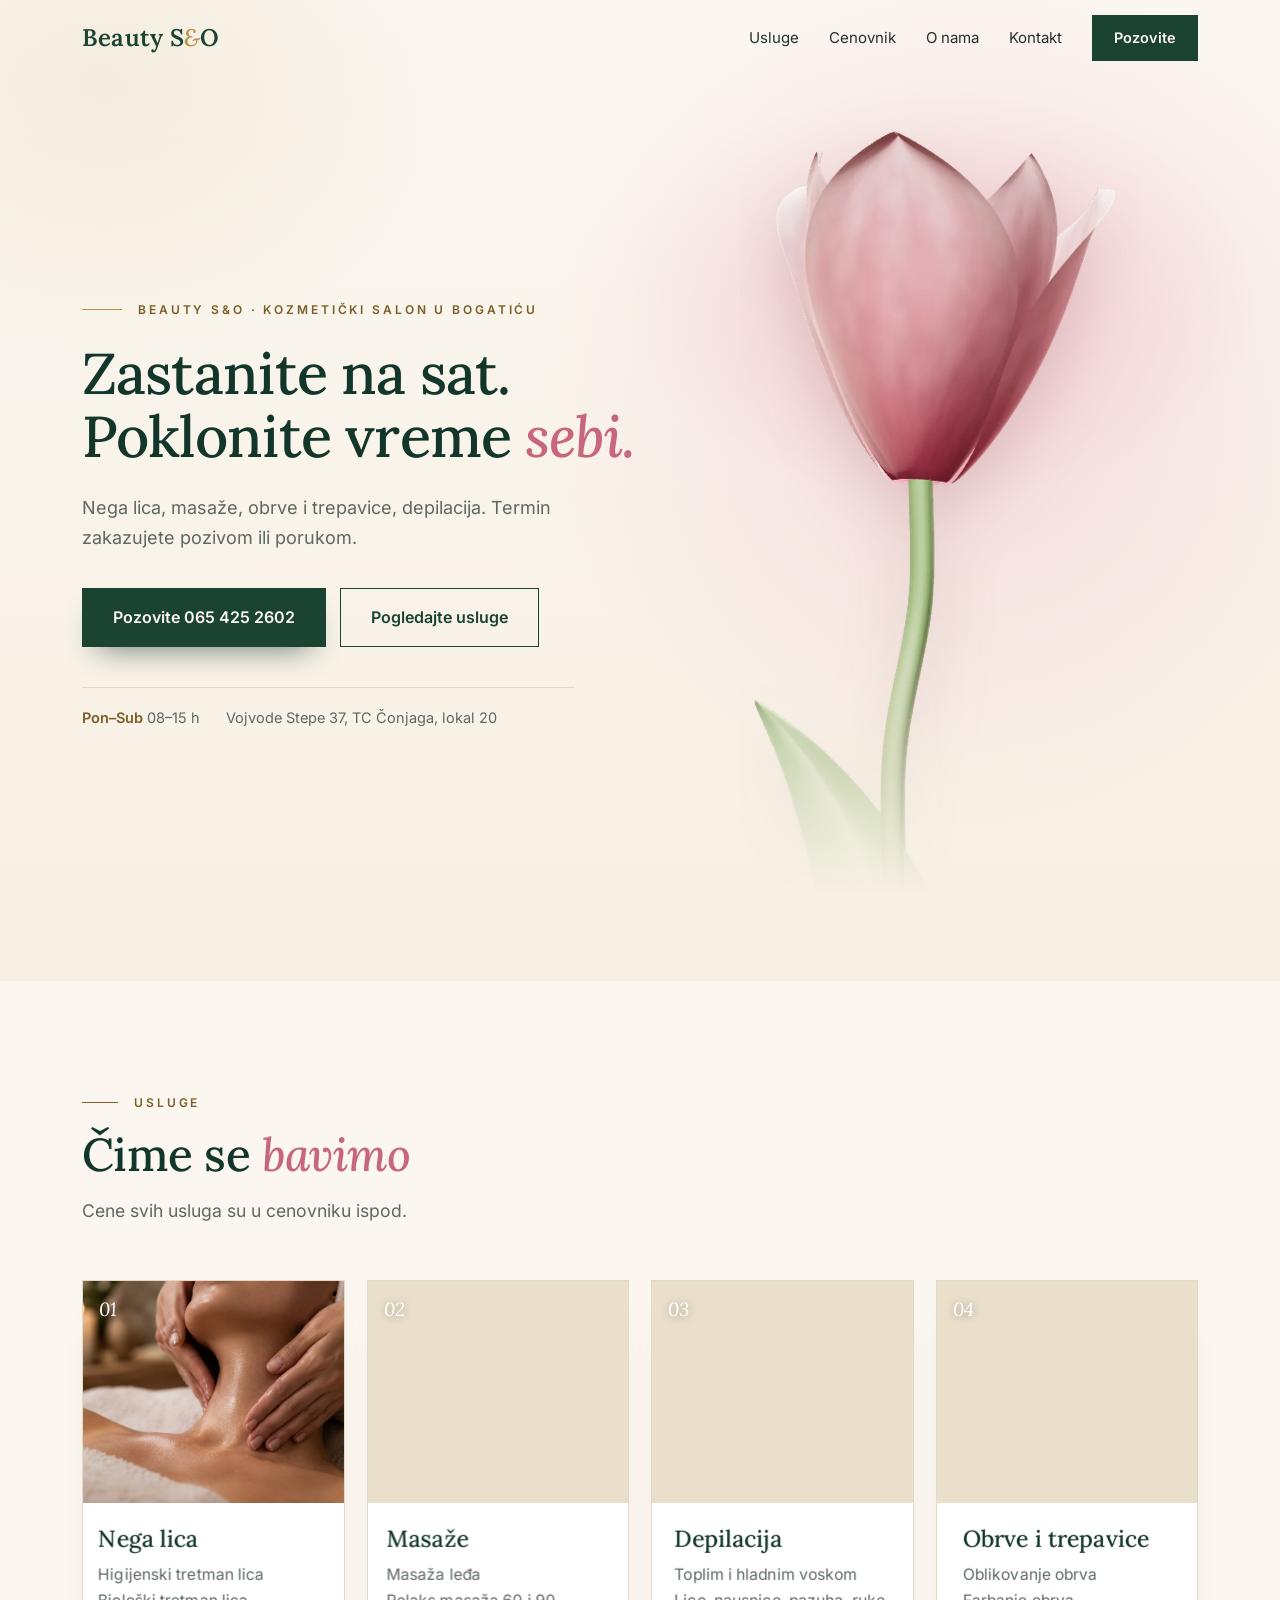
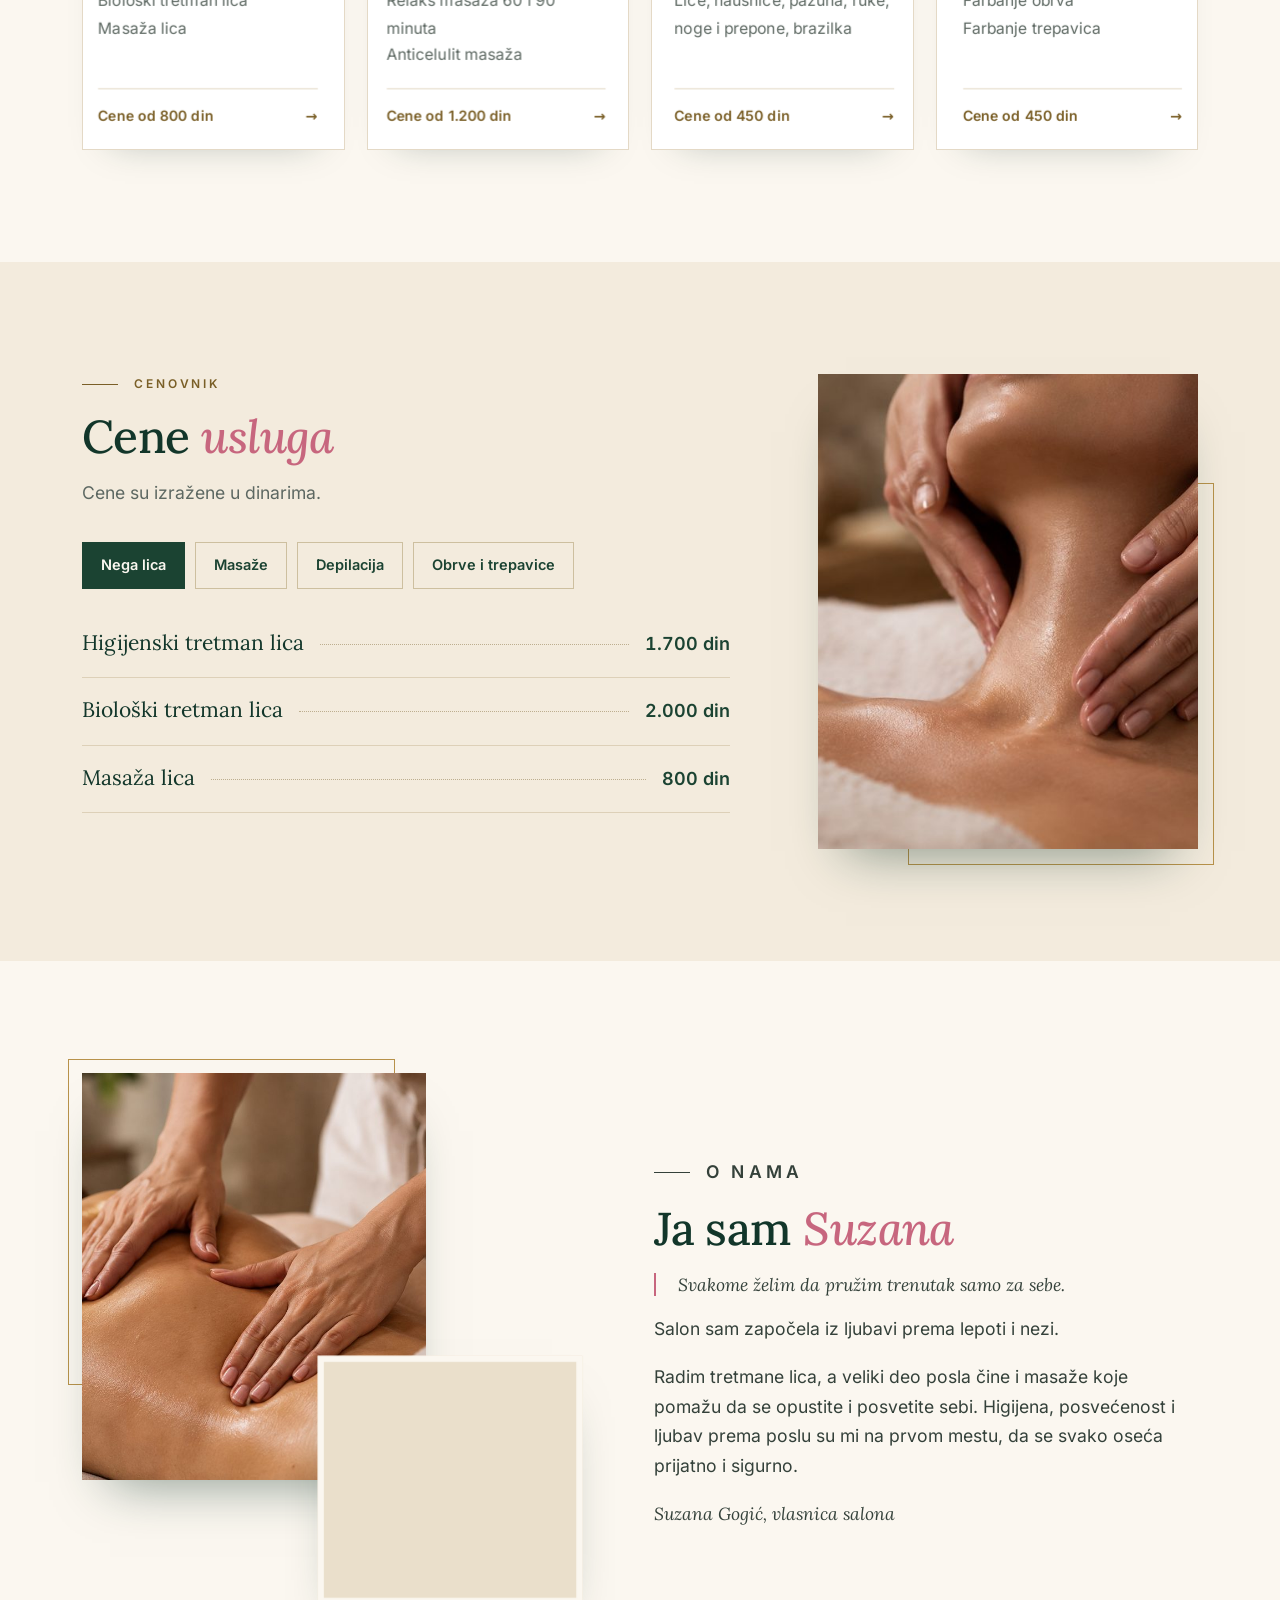
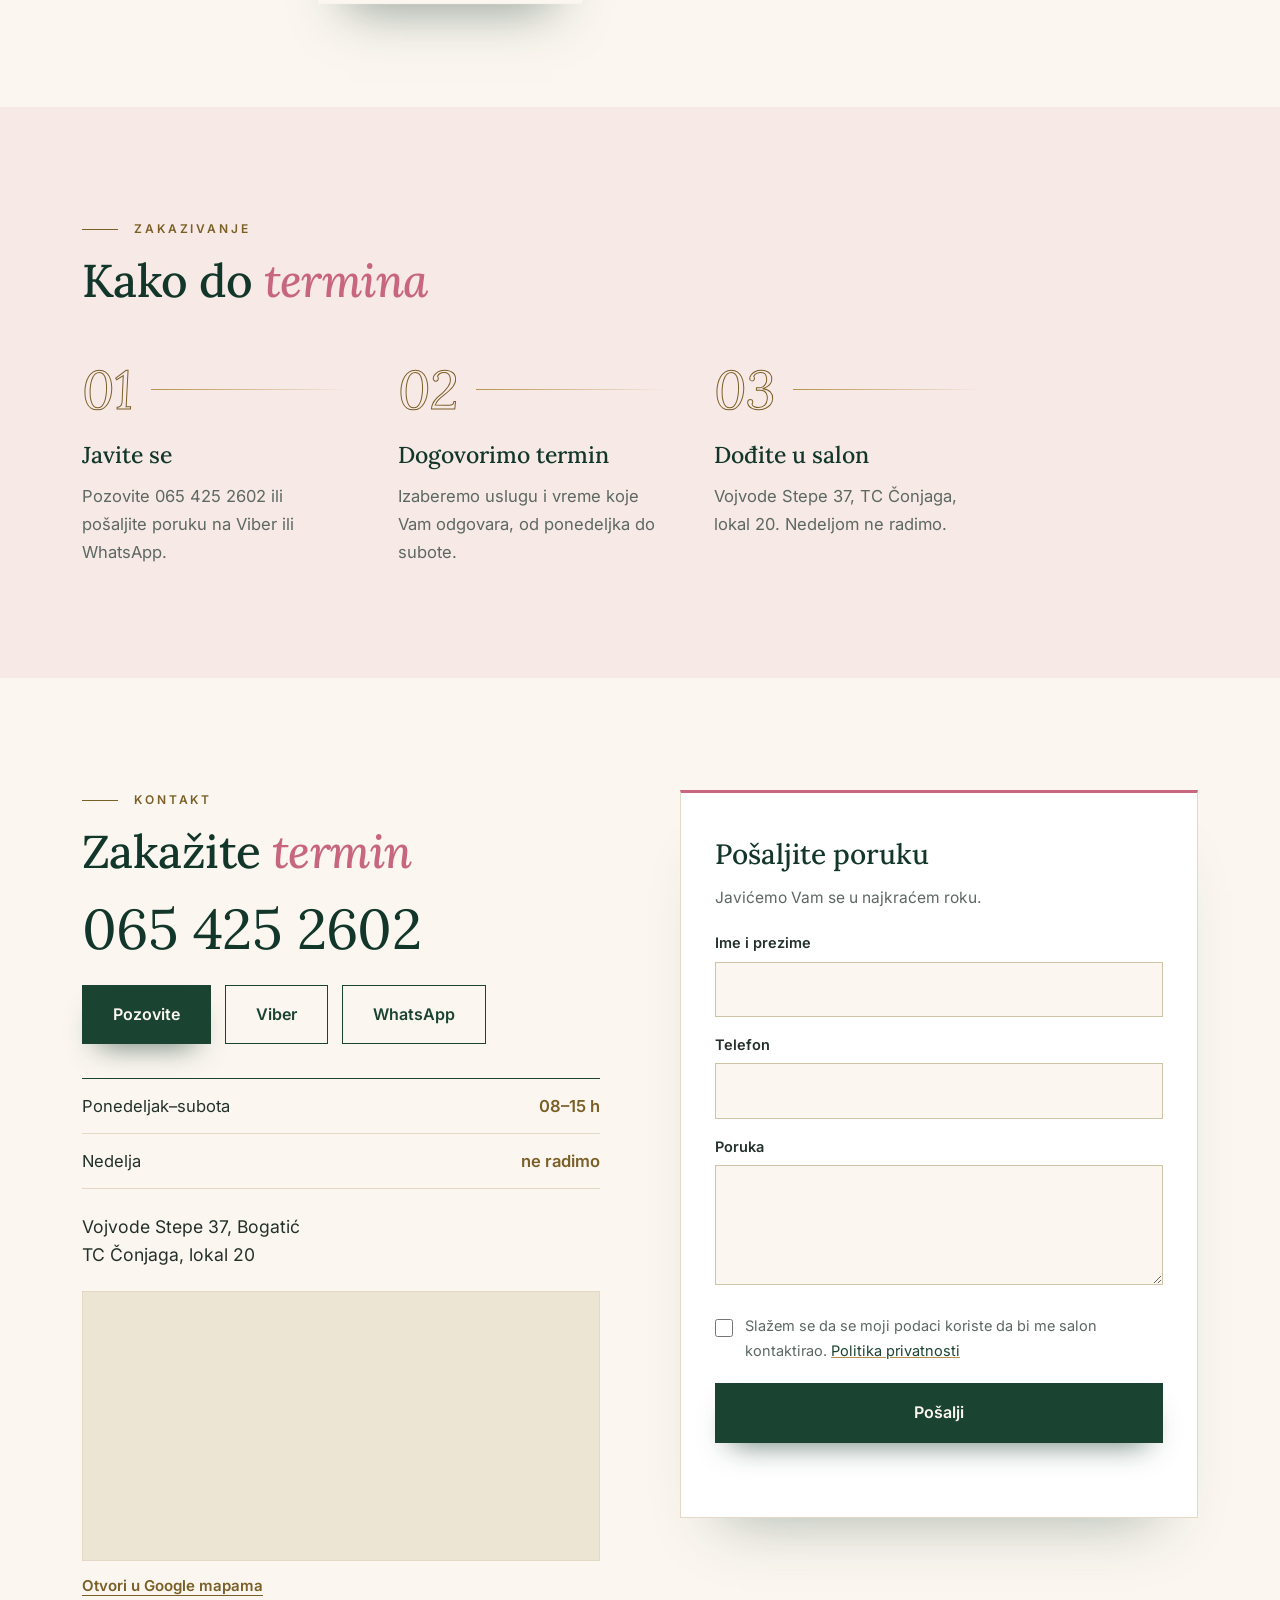
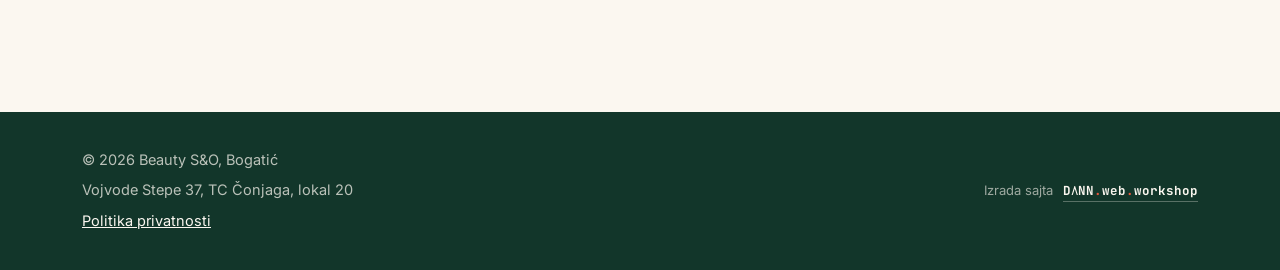
==== commit ab962b10: "Add files via upload" ====
--- a/index.html
+++ b/index.html
@@ -7,7 +7,7 @@
 <meta name="robots" content="noindex, nofollow">
 <title>Beauty S&amp;O | Kozmetički salon Bogatić</title>
 <meta name="description" content="Kozmetički salon Beauty S&amp;O u Bogatiću: nega lica, masaže, obrve i trepavice, depilacija. Vojvode Stepe 37. Radno vreme 08–15 h, nedeljom ne radimo.">
-<meta name="theme-color" content="#0B2A20">
+
 <link rel="icon" href="favicon.ico" sizes="any">
 <link rel="icon" type="image/png" sizes="32x32" href="img/favicon-32x32.png">
 <link rel="icon" type="image/png" sizes="16x16" href="img/favicon-16x16.png">
@@ -32,15 +32,6 @@
 </script>
 </head>
 <body>
-<svg width="0" height="0" style="position:absolute" aria-hidden="true" focusable="false"><defs>
-<linearGradient id="gP1" x1="0" y1="1" x2="0" y2="0"><stop offset="0" stop-color="#E7A6AE"/><stop offset=".55" stop-color="#F3C7CB"/><stop offset="1" stop-color="#FFEDEA"/></linearGradient>
-<linearGradient id="gP2" x1="0" y1="1" x2="0" y2="0"><stop offset="0" stop-color="#C46B7D"/><stop offset=".5" stop-color="#E39AA6"/><stop offset="1" stop-color="#F7CFCF"/></linearGradient>
-<linearGradient id="gP3" x1="0" y1="1" x2="0" y2="0"><stop offset="0" stop-color="#A94F65"/><stop offset=".6" stop-color="#CF7F8E"/><stop offset="1" stop-color="#E8AEB4"/></linearGradient>
-<linearGradient id="gL" x1="0" y1="1" x2="1" y2="0"><stop offset="0" stop-color="#16513A"/><stop offset=".6" stop-color="#2F7A58"/><stop offset="1" stop-color="#7FB48F"/></linearGradient>
-<path id="pet" d="M100 296C38 280 4 200 22 110 32 58 66 14 100 2 134 14 168 58 178 110 196 200 162 280 100 296Z"/>
-<path id="sheen" d="M66 252C42 202 38 142 60 82 68 60 80 40 94 24 80 70 74 112 76 162 78 204 86 232 66 252Z"/>
-<path id="veins" d="M100 290C100 200 100 100 100 16M100 280C66 210 58 130 74 62M100 280C134 210 142 130 126 62"/>
-</defs></svg>
 <header class="hdr" id="hdr">
 <div class="wrap">
 <a class="logo" href="#top">Beauty S<i>&amp;</i>O</a>
@@ -55,34 +46,23 @@
 </div>
 </header>
 <main id="top">
-<section class="hero">
-<svg class="fall" viewBox="0 0 200 300" style="--l:6%;--w:14px;--d:19s;--s:-2s;--dx:70px" aria-hidden="true"><use href="#pet" fill="url(#gP1)"/></svg><svg class="fall" viewBox="0 0 200 300" style="--l:18%;--w:20px;--d:24s;--s:-9s;--dx:-40px" aria-hidden="true"><use href="#pet" fill="url(#gP1)"/></svg><svg class="fall" viewBox="0 0 200 300" style="--l:33%;--w:12px;--d:17s;--s:-4s;--dx:90px" aria-hidden="true"><use href="#pet" fill="url(#gP1)"/></svg><svg class="fall" viewBox="0 0 200 300" style="--l:48%;--w:18px;--d:26s;--s:-14s;--dx:-80px" aria-hidden="true"><use href="#pet" fill="url(#gP1)"/></svg><svg class="fall" viewBox="0 0 200 300" style="--l:61%;--w:13px;--d:21s;--s:-7s;--dx:60px" aria-hidden="true"><use href="#pet" fill="url(#gP1)"/></svg><svg class="fall" viewBox="0 0 200 300" style="--l:74%;--w:22px;--d:28s;--s:-11s;--dx:-50px" aria-hidden="true"><use href="#pet" fill="url(#gP1)"/></svg><svg class="fall" viewBox="0 0 200 300" style="--l:86%;--w:15px;--d:20s;--s:-1s;--dx:40px" aria-hidden="true"><use href="#pet" fill="url(#gP1)"/></svg><svg class="fall" viewBox="0 0 200 300" style="--l:94%;--w:11px;--d:23s;--s:-16s;--dx:-70px" aria-hidden="true"><use href="#pet" fill="url(#gP1)"/></svg>
+<section class="hero" id="hero">
 <div class="wrap hero-grid">
-<div class="hero-copy">
+<div>
 <p class="eyebrow">Beauty S&amp;O · Kozmetički salon u Bogatiću</p>
-<h1><span class="ln"><span>Zastanite na sat.</span></span> <span class="ln"><span>Poklonite vreme <em>sebi.</em></span></span></h1>
+<h1><span>Zastanite na sat.</span> <span>Poklonite vreme <em>sebi.</em></span></h1>
 <p class="lead">Nega lica, masaže, obrve i trepavice, depilacija. Termin zakazujete pozivom ili porukom.</p>
 <div class="cta-row">
-<a class="btn gold" href="tel:+381654252602">Pozovite 065 425 2602</a>
-<a class="btn ghost" href="#usluge">Pogledajte usluge</a>
+<a class="btn dkb" href="tel:+381654252602">Pozovite 065 425 2602</a>
+<a class="btn line" href="#usluge">Pogledajte usluge</a>
 </div>
 <p class="meta"><span><b>Pon–Sub</b> 08–15 h</span><span>Vojvode Stepe 37, TC Čonjaga, lokal 20</span></p>
 </div>
-<div class="stage" aria-hidden="true">
-<div class="scene" id="scene">
-<div class="orb"></div>
-<div class="ring r1"></div>
-<div class="ring r2"></div>
-<div class="tulip">
-<svg class="leaf la" viewBox="0 0 120 420" preserveAspectRatio="none"><path d="M60 420C8 300 6 140 70 0 112 130 120 300 60 420Z" fill="url(#gL)"/><path d="M60 410C54 300 56 160 70 20" fill="none" stroke="#fff" stroke-opacity=".28" stroke-width="2"/></svg><svg class="leaf lb" viewBox="0 0 120 420" preserveAspectRatio="none"><path d="M60 420C8 300 6 140 70 0 112 130 120 300 60 420Z" fill="url(#gL)"/><path d="M60 410C54 300 56 160 70 20" fill="none" stroke="#fff" stroke-opacity=".28" stroke-width="2"/></svg><div class="stem"></div><div class="cup"><svg class="petal pt-b" viewBox="0 0 200 300" preserveAspectRatio="none"><use href="#pet" fill="url(#gP3)"/><use href="#sheen" fill="#fff" opacity=".24"/><use href="#veins" fill="none" stroke="#fff" stroke-opacity=".2" stroke-width="2"/></svg><svg class="petal pt-l" viewBox="0 0 200 300" preserveAspectRatio="none"><use href="#pet" fill="url(#gP2)"/><use href="#sheen" fill="#fff" opacity=".24"/><use href="#veins" fill="none" stroke="#fff" stroke-opacity=".2" stroke-width="2"/></svg><svg class="petal pt-r" viewBox="0 0 200 300" preserveAspectRatio="none"><use href="#pet" fill="url(#gP2)"/><use href="#sheen" fill="#fff" opacity=".24"/><use href="#veins" fill="none" stroke="#fff" stroke-opacity=".2" stroke-width="2"/></svg><svg class="petal pt-f" viewBox="0 0 200 300" preserveAspectRatio="none"><use href="#pet" fill="url(#gP1)"/><use href="#sheen" fill="#fff" opacity=".24"/><use href="#veins" fill="none" stroke="#fff" stroke-opacity=".2" stroke-width="2"/></svg></div>
-</div>
-<figure class="fcard"><img src="img/masaza-ledja.jpg" alt="" width="600" height="400" fetchpriority="high"></figure>
+<div class="stage" id="stage" aria-hidden="true">
+<img class="fr on" src="img/lala3.webp" alt="" width="760" height="1502" fetchpriority="high">
 </div>
 </div>
-</div>
-<a class="scrollcue" href="#usluge">Usluge</a>
 </section>
-<div class="marq" aria-hidden="true"><div class="marq-t"><span>Nega lica</span><span>Masaže</span><span>Depilacija</span><span>Obrve i trepavice</span><span>Farbanje trepavica</span><span>Relaks masaža</span><span>Nega lica</span><span>Masaže</span><span>Depilacija</span><span>Obrve i trepavice</span><span>Farbanje trepavica</span><span>Relaks masaža</span></div></div>
 <section class="sec" id="usluge">
 <div class="wrap">
 <p class="kick rv">Usluge</p>
@@ -96,7 +76,7 @@
 </div>
 </div>
 </section>
-<section class="sec dark cen" id="cenovnik">
+<section class="sec cen" id="cenovnik">
 <div class="wrap cen-grid">
 <div>
 <p class="kick rv">Cenovnik</p>
@@ -134,16 +114,16 @@
 <div class="pv rv" aria-hidden="true">
 <div class="pvi" data-for="lice"><img src="img/nega-lica.jpg" alt="" width="900" height="600" loading="lazy"></div>
 <div class="pvi" data-for="masaze"><img src="img/masaza-ledja.jpg" alt="" width="1100" height="733" loading="lazy"></div>
-<div class="pvi" data-for="depil"><div class="mini"><svg class="leaf la" viewBox="0 0 120 420" preserveAspectRatio="none"><path d="M60 420C8 300 6 140 70 0 112 130 120 300 60 420Z" fill="url(#gL)"/><path d="M60 410C54 300 56 160 70 20" fill="none" stroke="#fff" stroke-opacity=".28" stroke-width="2"/></svg><svg class="leaf lb" viewBox="0 0 120 420" preserveAspectRatio="none"><path d="M60 420C8 300 6 140 70 0 112 130 120 300 60 420Z" fill="url(#gL)"/><path d="M60 410C54 300 56 160 70 20" fill="none" stroke="#fff" stroke-opacity=".28" stroke-width="2"/></svg><div class="stem"></div><div class="cup"><svg class="petal pt-b" viewBox="0 0 200 300" preserveAspectRatio="none"><use href="#pet" fill="url(#gP3)"/><use href="#sheen" fill="#fff" opacity=".24"/><use href="#veins" fill="none" stroke="#fff" stroke-opacity=".2" stroke-width="2"/></svg><svg class="petal pt-l" viewBox="0 0 200 300" preserveAspectRatio="none"><use href="#pet" fill="url(#gP2)"/><use href="#sheen" fill="#fff" opacity=".24"/><use href="#veins" fill="none" stroke="#fff" stroke-opacity=".2" stroke-width="2"/></svg><svg class="petal pt-r" viewBox="0 0 200 300" preserveAspectRatio="none"><use href="#pet" fill="url(#gP2)"/><use href="#sheen" fill="#fff" opacity=".24"/><use href="#veins" fill="none" stroke="#fff" stroke-opacity=".2" stroke-width="2"/></svg><svg class="petal pt-f" viewBox="0 0 200 300" preserveAspectRatio="none"><use href="#pet" fill="url(#gP1)"/><use href="#sheen" fill="#fff" opacity=".24"/><use href="#veins" fill="none" stroke="#fff" stroke-opacity=".2" stroke-width="2"/></svg></div></div></div>
-<div class="pvi" data-for="obrve"><div class="mini"><svg class="leaf la" viewBox="0 0 120 420" preserveAspectRatio="none"><path d="M60 420C8 300 6 140 70 0 112 130 120 300 60 420Z" fill="url(#gL)"/><path d="M60 410C54 300 56 160 70 20" fill="none" stroke="#fff" stroke-opacity=".28" stroke-width="2"/></svg><svg class="leaf lb" viewBox="0 0 120 420" preserveAspectRatio="none"><path d="M60 420C8 300 6 140 70 0 112 130 120 300 60 420Z" fill="url(#gL)"/><path d="M60 410C54 300 56 160 70 20" fill="none" stroke="#fff" stroke-opacity=".28" stroke-width="2"/></svg><div class="stem"></div><div class="cup"><svg class="petal pt-b" viewBox="0 0 200 300" preserveAspectRatio="none"><use href="#pet" fill="url(#gP3)"/><use href="#sheen" fill="#fff" opacity=".24"/><use href="#veins" fill="none" stroke="#fff" stroke-opacity=".2" stroke-width="2"/></svg><svg class="petal pt-l" viewBox="0 0 200 300" preserveAspectRatio="none"><use href="#pet" fill="url(#gP2)"/><use href="#sheen" fill="#fff" opacity=".24"/><use href="#veins" fill="none" stroke="#fff" stroke-opacity=".2" stroke-width="2"/></svg><svg class="petal pt-r" viewBox="0 0 200 300" preserveAspectRatio="none"><use href="#pet" fill="url(#gP2)"/><use href="#sheen" fill="#fff" opacity=".24"/><use href="#veins" fill="none" stroke="#fff" stroke-opacity=".2" stroke-width="2"/></svg><svg class="petal pt-f" viewBox="0 0 200 300" preserveAspectRatio="none"><use href="#pet" fill="url(#gP1)"/><use href="#sheen" fill="#fff" opacity=".24"/><use href="#veins" fill="none" stroke="#fff" stroke-opacity=".2" stroke-width="2"/></svg></div></div></div>
+<div class="pvi tl" data-for="depil"><img src="img/lala3.webp" alt="" width="760" height="1502" loading="lazy"></div>
+<div class="pvi tl" data-for="obrve"><img src="img/lala2.webp" alt="" width="760" height="1502" loading="lazy"></div>
 </div>
 </div>
 </section>
 <section class="sec" id="o-nama">
 <div class="wrap about-grid">
 <div class="coll rv" aria-hidden="true">
-<div class="p p1" style="background-image:url(https://images.pexels.com/photos/8490089/pexels-photo-8490089.jpeg?auto=compress&cs=tinysrgb&w=800)"></div>
-<div class="p p2" style="background-image:url(https://images.pexels.com/photos/10574793/pexels-photo-10574793.jpeg?auto=compress&cs=tinysrgb&w=800)"></div>
+<div class="p p1" style="background-image:url(img/masaza-ledja.jpg)"></div>
+<div class="p p2" style="background-image:url(https://images.pexels.com/photos/8490089/pexels-photo-8490089.jpeg?auto=compress&cs=tinysrgb&w=800)"></div>
 </div>
 <div class="about-text">
 <p class="kick rv">O nama</p>
@@ -166,16 +146,16 @@
 </ol>
 </div>
 </section>
-<section class="sec dark kon" id="kontakt">
+<section class="sec kon" id="kontakt">
 <div class="wrap contact">
 <div>
 <p class="kick rv">Kontakt</p>
 <h2 class="rv">Zakažite <em>termin</em></h2>
 <a class="big rv" href="tel:+381654252602">065 425 2602</a>
-<div class="cta-row rv" style="opacity:1;animation:none;margin-top:0">
-<a class="btn gold" href="tel:+381654252602">Pozovite</a>
-<a class="btn ghost" href="viber://chat?number=%2B381654252602">Viber</a>
-<a class="btn ghost" href="https://wa.me/381654252602" target="_blank" rel="noopener">WhatsApp</a>
+<div class="cta-row rv" style="margin-top:0">
+<a class="btn dkb" href="tel:+381654252602">Pozovite</a>
+<a class="btn line" href="viber://chat?number=%2B381654252602">Viber</a>
+<a class="btn line" href="https://wa.me/381654252602" target="_blank" rel="noopener">WhatsApp</a>
 </div>
 <div class="hours rv">
 <div><span>Ponedeljak–subota</span><span>08–15 h</span></div>
--- a/style.css
+++ b/style.css
@@ -5,203 +5,155 @@
 @font-face{font-family:'Lora';font-style:normal;font-weight:400 700;font-display:swap;src:url(fonts/lora.woff2) format('woff2')}
 @font-face{font-family:'Lora';font-style:italic;font-weight:400 700;font-display:swap;src:url(fonts/lora-i.woff2) format('woff2')}
 @font-face{font-family:'JetBrains Mono';font-weight:700;font-display:swap;src:url(fonts/jb-700.woff2) format('woff2')}
-:root{--ink:#0F2A21;--green:#143C2F;--green2:#0B2A20;--green3:#071D16;--cream:#FBF7EF;--paper:#F3ECDF;--gold:#C9A55C;--goldd:#7E6226;--rose:#EBBFC2;--rose2:#CF7F8E;--line:#E2D8C3;--soft:#5A655F;--soft-l:rgba(251,247,239,.74);--ser:'Lora',Georgia,'Times New Roman',serif;--san:'Inter',system-ui,-apple-system,'Segoe UI',Roboto,sans-serif;--ease:cubic-bezier(.2,.8,.2,1)}
+:root{--ink:#24312B;--green:#1B4332;--green2:#12362A;--cream:#FBF7F0;--paper:#F3EBDD;--blush:#F7E9E6;--gold:#B8924A;--goldd:#7A5F27;--rose:#C7667E;--line:#E4D9C6;--soft:#5D6862;--ser:'Lora',Georgia,'Times New Roman',serif;--san:'Inter',system-ui,-apple-system,'Segoe UI',Roboto,sans-serif;--ease:cubic-bezier(.2,.8,.2,1)}
 *{box-sizing:border-box;margin:0;padding:0}
 html{scroll-behavior:smooth;scroll-padding-top:84px;-webkit-text-size-adjust:100%}
 body{font-family:var(--san);background:var(--cream);color:var(--ink);line-height:1.7;font-size:17px;-webkit-font-smoothing:antialiased;overflow-x:hidden}
 a{color:inherit}
 img{max-width:100%;display:block}
 button{font:inherit}
-.wrap{max-width:1180px;margin:0 auto;padding-inline:22px}
-a:focus-visible,button:focus-visible{outline:2px solid var(--gold);outline-offset:3px}
-.hdr{position:fixed;top:0;left:0;right:0;z-index:60;height:76px;transition:background .35s,box-shadow .35s,height .35s;color:var(--cream)}
+.wrap{max-width:1160px;margin:0 auto;padding-inline:22px}
+a:focus-visible,button:focus-visible{outline:2px solid var(--green);outline-offset:3px}
+.hdr{position:fixed;top:0;left:0;right:0;z-index:60;height:76px;transition:background .35s,box-shadow .35s,height .35s;color:var(--green)}
 .hdr .wrap{display:flex;align-items:center;gap:22px;height:100%}
-.hdr.s,.hdr.solid{background:rgba(251,247,239,.92);backdrop-filter:blur(12px);-webkit-backdrop-filter:blur(12px);color:var(--green);box-shadow:0 1px 0 var(--line);height:68px}
-.logo{font-family:var(--ser);font-size:25px;font-weight:600;text-decoration:none;letter-spacing:.01em;white-space:nowrap;color:inherit}
+.hdr.s,.hdr.solid{background:rgba(251,247,240,.93);backdrop-filter:blur(12px);-webkit-backdrop-filter:blur(12px);box-shadow:0 1px 0 var(--line);height:66px}
+.logo{font-family:var(--ser);font-size:24px;font-weight:600;text-decoration:none;letter-spacing:.01em;white-space:nowrap;color:inherit}
 .logo i{color:var(--gold);font-weight:500}
 .nav{display:flex;gap:30px;margin-left:auto;align-items:center}
-.nav a{text-decoration:none;font-size:15px;position:relative;padding:6px 0;color:inherit}
+.nav a{text-decoration:none;font-size:15px;position:relative;padding:6px 0;color:var(--ink)}
 .nav a:not(.cta)::after{content:'';position:absolute;left:0;right:0;bottom:0;height:1px;background:var(--gold);transform:scaleX(0);transform-origin:left;transition:transform .35s var(--ease)}
 .nav a:not(.cta):hover::after{transform:scaleX(1)}
-.nav .cta{background:var(--gold);color:var(--green3);padding:11px 22px;font-weight:600;font-size:14.5px;transition:background .25s,transform .25s}
-.nav .cta:hover{background:#DDBB72;transform:translateY(-2px)}
-.hdr.s .nav .cta,.hdr.solid .nav .cta{background:var(--green);color:var(--cream)}
-.burger{display:none;margin-left:auto;background:none;border:1px solid currentColor;color:inherit;width:46px;height:46px;font-size:20px;cursor:pointer}
-.hero{position:relative;min-height:100vh;min-height:100svh;display:flex;align-items:center;color:var(--cream);overflow:hidden;background:radial-gradient(60% 70% at 78% 42%,#1F5C46 0%,rgba(31,92,70,0) 70%),radial-gradient(50% 50% at 8% 100%,rgba(201,165,92,.16),rgba(201,165,92,0) 70%),linear-gradient(165deg,#0F3528 0%,#081F17 100%)}
-.hero::before{content:'';position:absolute;inset:0;opacity:.07;pointer-events:none;background-image:url("data:image/svg+xml;utf8,<svg xmlns='http://www.w3.org/2000/svg' width='140' height='140'><filter id='n'><feTurbulence type='fractalNoise' baseFrequency='.85' numOctaves='2' stitchTiles='stitch'/><feColorMatrix values='0 0 0 0 1 0 0 0 0 .9 0 0 0 0 .7 0 0 0 .6 0'/></filter><rect width='100%' height='100%' filter='url(%23n)'/></svg>")}
-.hero-grid{position:relative;display:grid;grid-template-columns:1.12fr .88fr;gap:40px;align-items:center;padding-block:112px 64px;width:100%}
-.eyebrow{font-size:12.5px;letter-spacing:.24em;text-transform:uppercase;color:var(--gold);font-weight:600;margin-bottom:26px;display:flex;align-items:center;gap:16px}
-.eyebrow::before{content:'';width:46px;height:1px;background:var(--gold);flex-shrink:0}
-h1{font-family:var(--ser);font-weight:500;font-size:clamp(46px,6.8vw,96px);line-height:1.02;letter-spacing:-.022em;color:var(--cream)}
-h1 .ln{display:block;overflow:hidden;padding-bottom:.1em;margin-bottom:-.1em}
-h1 .ln>span{display:block;text-wrap:balance;transform:translateY(108%);animation:rise 1.1s var(--ease) forwards}
-h1 .ln:nth-child(2)>span{animation-delay:.18s}
-h1 em{font-style:italic;color:var(--gold)}
-@keyframes rise{to{transform:none}}
-.lead{font-size:19px;max-width:30em;margin-top:30px;color:var(--soft-l);opacity:0;animation:fade 1s .7s var(--ease) forwards}
-.cta-row{display:flex;flex-wrap:wrap;gap:14px;margin-top:38px;opacity:0;animation:fade 1s .85s var(--ease) forwards}
+.nav .cta{background:var(--green);color:var(--cream);padding:11px 22px;font-weight:600;font-size:14.5px;transition:background .25s,transform .25s}
+.nav .cta:hover{background:var(--green2);transform:translateY(-2px)}
+.burger{display:none;margin-left:auto;background:none;border:1px solid var(--green);color:var(--green);width:46px;height:46px;font-size:20px;cursor:pointer}
+.hero{position:relative;min-height:100vh;min-height:100svh;display:flex;align-items:center;overflow:hidden;background:radial-gradient(46% 62% at 76% 40%,rgba(240,196,205,.5) 0%,rgba(240,196,205,0) 72%),radial-gradient(40% 40% at 8% 8%,rgba(184,146,74,.1) 0%,rgba(184,146,74,0) 70%),linear-gradient(180deg,#FBF7F0 0%,#F7F0E4 100%)}
+.hero-grid{position:relative;display:grid;grid-template-columns:1.05fr .95fr;gap:30px;align-items:center;padding-block:120px 70px;width:100%}
+.eyebrow{font-size:12px;letter-spacing:.24em;text-transform:uppercase;color:var(--goldd);font-weight:600;margin-bottom:22px;display:flex;align-items:center;gap:16px}
+.eyebrow::before{content:'';width:40px;height:1px;background:var(--gold);flex-shrink:0}
+h1{font-family:var(--ser);font-weight:500;font-size:clamp(34px,4.5vw,60px);line-height:1.1;letter-spacing:-.015em;color:var(--green2);max-width:12em;text-wrap:balance}
+h1 span{display:block}
+h1 em{font-style:italic;color:var(--rose)}
+.lead{font-size:18px;max-width:29em;margin-top:24px;color:var(--soft)}
+.cta-row{display:flex;flex-wrap:wrap;gap:14px;margin-top:34px}
+.hero-grid>div:first-child>*{opacity:0;animation:fade .9s var(--ease) forwards}
+.hero-grid>div:first-child>:nth-child(2){animation-delay:.12s}.hero-grid>div:first-child>:nth-child(3){animation-delay:.24s}.hero-grid>div:first-child>:nth-child(4){animation-delay:.36s}.hero-grid>div:first-child>:nth-child(5){animation-delay:.48s}
 @keyframes fade{from{opacity:0;transform:translateY(14px)}to{opacity:1;transform:none}}
 .btn{display:inline-flex;align-items:center;justify-content:center;gap:8px;text-decoration:none;font-weight:600;font-size:16px;padding:15px 30px;border:1px solid transparent;cursor:pointer;font-family:var(--san);min-height:54px;transition:background .25s,color .25s,border-color .25s,transform .25s var(--ease),box-shadow .25s}
 .btn:hover{transform:translateY(-3px)}
-.btn.gold{background:var(--gold);color:var(--green3);box-shadow:0 14px 30px -14px rgba(201,165,92,.7)}
-.btn.gold:hover{background:#DDBB72}
-.btn.ghost{border-color:rgba(251,247,239,.5);color:var(--cream)}
-.btn.ghost:hover{background:var(--cream);color:var(--green)}
-.btn.dkb{background:var(--green);color:var(--cream)}
+.btn.dkb{background:var(--green);color:var(--cream);box-shadow:0 16px 30px -16px rgba(18,54,42,.7)}
 .btn.dkb:hover{background:var(--green2)}
 .btn.line{border-color:var(--green);color:var(--green)}
 .btn.line:hover{background:var(--green);color:var(--cream)}
-.meta{display:flex;flex-wrap:wrap;gap:6px 26px;margin-top:44px;padding-top:20px;border-top:1px solid rgba(251,247,239,.18);font-size:14.5px;color:var(--soft-l);max-width:34em;opacity:0;animation:fade 1s 1s var(--ease) forwards}
-.meta b{color:var(--gold);font-weight:600}
-.stage{position:relative;width:100%;max-width:500px;margin-inline:auto;aspect-ratio:4/5;perspective:1300px;opacity:0;animation:fade 1.2s .3s var(--ease) forwards}
-.scene{position:absolute;inset:0;transform-style:preserve-3d;transform:rotateX(var(--rx,0deg)) rotateY(var(--ry,0deg));transition:transform .35s var(--ease)}
-.orb{position:absolute;left:8%;top:6%;width:84%;aspect-ratio:1;border-radius:50%;background:radial-gradient(circle at 38% 34%,rgba(235,191,194,.38),rgba(201,165,92,.2) 45%,rgba(201,165,92,0) 70%);transform:translateZ(-140px);filter:blur(2px)}
-.ring{position:absolute;border-radius:50%;border:1px solid rgba(201,165,92,.5)}
-.ring.r1{left:2%;top:18%;width:96%;aspect-ratio:1;transform:translateZ(-50px) rotateX(72deg);animation:spin 26s linear infinite}
-.ring.r2{left:12%;top:8%;width:76%;aspect-ratio:1;border-color:rgba(235,191,194,.38);transform:translateZ(-80px) rotateY(72deg);animation:spin2 32s linear infinite}
-@keyframes spin{to{transform:translateZ(-50px) rotateX(72deg) rotateZ(360deg)}}
-@keyframes spin2{to{transform:translateZ(-80px) rotateY(72deg) rotateZ(-360deg)}}
-.tulip{position:absolute;left:50%;bottom:0;width:72%;height:90%;transform-style:preserve-3d;transform:translateX(-50%);animation:sway 8s ease-in-out infinite}
-@keyframes sway{0%,100%{transform:translateX(-50%) rotateZ(-1.4deg) rotateY(-6deg)}50%{transform:translateX(-50%) rotateZ(1.4deg) rotateY(6deg)}}
-.cup{position:absolute;left:0;right:0;top:0;height:56%;transform-style:preserve-3d}
-.cup::before{content:'';position:absolute;left:-30%;right:-30%;top:-14%;bottom:-24%;background:radial-gradient(closest-side,rgba(235,191,194,.3),rgba(235,191,194,0));transform:translateZ(-60px);pointer-events:none}
-.petal{position:absolute;left:50%;bottom:0;width:54%;height:100%;margin-left:-27%;transform-origin:50% 100%;transform:translateX(var(--tx,0%)) translateZ(var(--z,0px)) rotate(var(--r,0deg)) scaleX(var(--sx,1));animation:bloom 2.2s var(--ease) .5s backwards;filter:drop-shadow(0 18px 22px rgba(0,0,0,.35));overflow:visible}
-@keyframes bloom{from{transform:translateX(0%) translateZ(var(--z,0px)) rotate(0deg) scaleX(.74) scaleY(.9)}}
-.pt-b{--z:-38px;--sx:1.06}
-.pt-l{--r:-17deg;--tx:-9%;--z:8px}
-.pt-r{--r:17deg;--tx:9%;--z:8px}
-.pt-f{--z:48px;--sx:.9}
-.stem{position:absolute;left:50%;top:50%;bottom:0;width:4.4%;margin-left:-2.2%;border-radius:40px;background:linear-gradient(90deg,#2B6A4E,#86BA97 45%,#235A41);transform:translateZ(-4px);box-shadow:0 0 30px rgba(0,0,0,.3)}
-.leaf{position:absolute;bottom:0;width:34%;height:58%;overflow:visible;filter:drop-shadow(0 14px 18px rgba(0,0,0,.3))}
-.leaf.la{left:-16%;transform-origin:100% 100%;transform:translateZ(-56px) rotate(-12deg)}
-.leaf.lb{right:-16%;transform-origin:0 100%;transform:translateZ(-30px) scaleX(-1) rotate(-6deg);height:46%}
-.fcard{position:absolute;left:-9%;bottom:3%;width:36%;aspect-ratio:3/4;border-radius:999px 999px 10px 10px;overflow:hidden;border:1px solid rgba(201,165,92,.7);box-shadow:0 30px 50px -20px rgba(0,0,0,.6);transform:translateZ(110px) rotateY(12deg) rotateZ(-5deg);background:#1a3b30}
-.fcard img{width:100%;height:100%;object-fit:cover}
-.fall{position:absolute;top:-6%;left:var(--l);width:var(--w);aspect-ratio:2/3;opacity:0;pointer-events:none;animation:drift var(--d) linear var(--s) infinite;filter:drop-shadow(0 6px 8px rgba(0,0,0,.25))}
-@keyframes drift{0%{opacity:0;transform:translate3d(0,0,0) rotate(0deg)}10%{opacity:.85}85%{opacity:.7}100%{opacity:0;transform:translate3d(var(--dx),115vh,0) rotate(540deg)}}
-.scrollcue{position:absolute;left:50%;bottom:26px;transform:translateX(-50%);color:var(--soft-l);font-size:11.5px;letter-spacing:.3em;text-transform:uppercase;text-decoration:none;display:flex;flex-direction:column;align-items:center;gap:10px}
-.scrollcue::after{content:'';width:1px;height:38px;background:linear-gradient(var(--gold),transparent);animation:cue 2s ease-in-out infinite}
-@keyframes cue{0%{transform:scaleY(0);transform-origin:top}50%{transform:scaleY(1);transform-origin:top}51%{transform-origin:bottom}100%{transform:scaleY(0);transform-origin:bottom}}
-.marq{background:var(--green3);color:var(--cream);overflow:hidden;border-block:1px solid rgba(201,165,92,.35);padding-block:26px;white-space:nowrap}
-.marq-t{display:inline-flex;gap:0;animation:marq 38s linear infinite;will-change:transform}
-.marq span{font-family:var(--ser);font-style:italic;font-size:clamp(24px,3.4vw,40px);padding-inline:26px;display:inline-flex;align-items:center;gap:52px}
-.marq span::after{content:'';width:12px;height:18px;background:var(--rose2);border-radius:50% 50% 50% 50%/70% 70% 30% 30%;opacity:.9}
-@keyframes marq{to{transform:translateX(-50%)}}
-.sec{padding-block:130px;position:relative}
-.kick{font-size:12.5px;letter-spacing:.24em;text-transform:uppercase;color:var(--goldd);font-weight:600;margin-bottom:18px;display:flex;align-items:center;gap:16px}
-.kick::before{content:'';width:40px;height:1px;background:currentColor}
-.dark .kick{color:var(--gold)}
-h2{font-family:var(--ser);font-weight:500;font-size:clamp(36px,5.4vw,68px);line-height:1.06;letter-spacing:-.018em;color:var(--green2);text-wrap:balance}
-h2 em{font-style:italic;color:#9A7634}
-.dark{background:var(--green2);color:var(--cream)}
-.dark h2{color:var(--cream)}
-.dark h2 em{color:var(--gold)}
-.intro{max-width:34em;color:var(--soft);font-size:18px;margin-top:20px}
-.dark .intro{color:var(--soft-l)}
-.cards{display:grid;grid-template-columns:repeat(4,1fr);gap:24px;margin-top:64px;perspective:1400px}
-.card{position:relative;background:#fff;border:1px solid var(--line);display:flex;flex-direction:column;transform-style:preserve-3d;transform:rotateX(var(--crx,0deg)) rotateY(var(--cry,0deg));transition:transform .4s var(--ease),box-shadow .4s;box-shadow:0 24px 40px -30px rgba(15,42,33,.35);will-change:transform}
-.card:hover{box-shadow:0 40px 60px -30px rgba(15,42,33,.55)}
-.card .pic{aspect-ratio:4/5;background-color:#E9DFC9;background-image:linear-gradient(160deg,#F4EDDD,#E2D6BC);background-size:cover;background-position:center;position:relative;overflow:hidden}
-.card .pic::after{content:'';position:absolute;inset:0;background:linear-gradient(180deg,rgba(11,42,32,0) 55%,rgba(11,42,32,.55));transition:opacity .4s}
-.card .n{position:absolute;left:20px;bottom:14px;z-index:2;font-family:var(--ser);font-style:italic;font-size:22px;color:#fff;transform:translateZ(40px)}
-.card .body{padding:26px 24px 28px;display:flex;flex-direction:column;flex:1;transform:translateZ(24px)}
-.card h3{font-family:var(--ser);font-weight:500;font-size:28px;line-height:1.12;margin-bottom:12px;color:var(--green2)}
-.card p{color:var(--soft);font-size:16px;margin-bottom:22px}
-.card .more{margin-top:auto;padding-top:16px;font-size:14.5px;font-weight:600;color:var(--goldd);text-decoration:none;border-top:1px solid var(--line);display:flex;justify-content:space-between;align-items:center}
+.meta{display:flex;flex-wrap:wrap;gap:6px 26px;margin-top:40px;padding-top:18px;border-top:1px solid var(--line);font-size:14.5px;color:var(--soft);max-width:34em}
+.meta b{color:var(--goldd);font-weight:600}
+.stage{position:relative;width:100%;max-width:400px;margin-inline:auto;aspect-ratio:760/1502;perspective:1200px;opacity:0;animation:fade 1.2s .25s var(--ease) forwards}
+.stage::before{content:'';position:absolute;left:-30%;right:-30%;top:-4%;height:52%;background:radial-gradient(closest-side,rgba(240,190,200,.55),rgba(240,190,200,0));pointer-events:none}
+.stage .fr{position:absolute;inset:0;width:100%;height:100%;opacity:0;transition:opacity .25s linear;-webkit-mask-image:linear-gradient(180deg,#000 0%,#000 62%,transparent 98%);mask-image:linear-gradient(180deg,#000 0%,#000 62%,transparent 98%);filter:drop-shadow(0 30px 30px rgba(120,60,70,.18));pointer-events:none;user-select:none}
+.stage .fr.on{opacity:1}
+.sec{padding-block:112px;position:relative}
+.kick{font-size:12px;letter-spacing:.24em;text-transform:uppercase;color:var(--goldd);font-weight:600;margin-bottom:16px;display:flex;align-items:center;gap:16px}
+.kick::before{content:'';width:36px;height:1px;background:currentColor}
+h2{font-family:var(--ser);font-weight:500;font-size:clamp(30px,3.6vw,46px);line-height:1.12;letter-spacing:-.012em;color:var(--green2);text-wrap:balance}
+h2 em{font-style:italic;color:var(--rose)}
+.intro{max-width:34em;color:var(--soft);font-size:17.5px;margin-top:16px}
+.cards{display:grid;grid-template-columns:repeat(4,1fr);gap:22px;margin-top:54px;perspective:1400px}
+.card{position:relative;background:#fff;border:1px solid var(--line);display:flex;flex-direction:column;transform-style:preserve-3d;transform:rotateX(var(--crx,0deg)) rotateY(var(--cry,0deg));transition:transform .4s var(--ease),box-shadow .4s;box-shadow:0 20px 36px -30px rgba(18,54,42,.35)}
+.card:hover{box-shadow:0 34px 50px -30px rgba(18,54,42,.45)}
+.card .pic{aspect-ratio:4/3.4;background-color:#EADFCB;background-image:linear-gradient(160deg,#F4EDDD,#E2D6BC);background-size:cover;background-position:center;position:relative}
+.card .n{position:absolute;left:16px;top:12px;font-family:var(--ser);font-style:italic;font-size:19px;color:#fff;text-shadow:0 1px 8px rgba(0,0,0,.35)}
+.card .body{padding:22px 22px 24px;display:flex;flex-direction:column;flex:1;transform:translateZ(18px)}
+.card h3{font-family:var(--ser);font-weight:500;font-size:23px;line-height:1.15;margin-bottom:10px;color:var(--green2)}
+.card p{color:var(--soft);font-size:15.5px;margin-bottom:20px}
+.card .more{margin-top:auto;padding-top:14px;font-size:14px;font-weight:600;color:var(--goldd);text-decoration:none;border-top:1px solid var(--line);display:flex;justify-content:space-between;align-items:center}
 .card .more::after{content:'\2192';transition:transform .3s var(--ease)}
 .card:hover .more::after{transform:translateX(6px)}
-.glare{position:absolute;inset:0;pointer-events:none;background:radial-gradient(circle at var(--gx,50%) var(--gy,0%),rgba(255,255,255,.35),rgba(255,255,255,0) 55%);opacity:0;transition:opacity .3s;z-index:3}
+.glare{position:absolute;inset:0;pointer-events:none;background:radial-gradient(circle at var(--gx,50%) var(--gy,0%),rgba(255,255,255,.4),rgba(255,255,255,0) 55%);opacity:0;transition:opacity .3s;z-index:3}
 .card:hover .glare{opacity:1}
-.cen{overflow:hidden}
-.cen::before{content:'';position:absolute;right:-180px;top:-180px;width:560px;height:560px;border-radius:50%;background:radial-gradient(circle,rgba(207,127,142,.18),rgba(207,127,142,0) 68%);pointer-events:none}
-.cen-grid{display:grid;grid-template-columns:1.2fr .8fr;gap:80px;align-items:start;position:relative}
-.tabs{display:flex;flex-wrap:wrap;gap:10px;margin-top:40px}
-.tab{background:transparent;border:1px solid rgba(251,247,239,.28);color:var(--cream);padding:11px 20px;font-size:14.5px;font-weight:600;cursor:pointer;transition:background .25s,color .25s,border-color .25s}
-.tab:hover{border-color:var(--gold)}
-.tab[aria-selected=true]{background:var(--gold);color:var(--green3);border-color:var(--gold)}
-.panel{margin-top:26px}
-.panel>h3{font-family:var(--ser);font-style:italic;font-weight:500;font-size:26px;color:var(--gold);margin:44px 0 6px}
+.cen{background:var(--paper)}
+.cen-grid{display:grid;grid-template-columns:1.25fr .75fr;gap:80px;align-items:start}
+.tabs{display:flex;flex-wrap:wrap;gap:10px;margin-top:34px}
+.tab{background:transparent;border:1px solid #CDBF9F;color:var(--green);padding:10px 18px;font-size:14.5px;font-weight:600;cursor:pointer;transition:background .25s,color .25s,border-color .25s}
+.tab:hover{border-color:var(--green)}
+.tab[aria-selected=true]{background:var(--green);color:var(--cream);border-color:var(--green)}
+.panel{margin-top:22px}
+.panel>h3{font-family:var(--ser);font-style:italic;font-weight:500;font-size:23px;color:var(--rose);margin:40px 0 4px}
 .panel:first-of-type>h3{margin-top:0}
 .js .panel>h3{display:none}
-.prow{display:flex;align-items:baseline;gap:16px;padding:20px 0;border-bottom:1px solid rgba(251,247,239,.14);transition:padding .35s var(--ease)}
-.prow:hover{padding-left:12px}
-.prow .nm{font-family:var(--ser);font-size:25px;color:var(--cream);line-height:1.2;transition:color .3s}
-.prow:hover .nm{color:var(--gold)}
-.prow small{font-family:var(--san);font-size:14.5px;color:var(--soft-l);margin-left:8px}
-.prow .dots{flex:1;border-bottom:1px dotted rgba(251,247,239,.3);transform:translateY(-6px);min-width:20px}
-.prow .pr{font-weight:600;color:var(--gold);font-size:20px;white-space:nowrap;font-variant-numeric:tabular-nums;margin-left:auto}
+.prow{display:flex;align-items:baseline;gap:16px;padding:18px 0;border-bottom:1px solid #DDD0B8;transition:padding .35s var(--ease)}
+.prow:hover{padding-left:10px}
+.prow .nm{font-family:var(--ser);font-size:21px;color:var(--green2);line-height:1.25}
+.prow small{font-family:var(--san);font-size:14px;color:var(--soft);margin-left:8px}
+.prow .dots{flex:1;border-bottom:1px dotted #BDAE8F;transform:translateY(-5px);min-width:20px}
+.prow .pr{font-weight:600;color:var(--green);font-size:18px;white-space:nowrap;font-variant-numeric:tabular-nums;margin-left:auto}
 .panel.in .prow{animation:fade .6s var(--ease) both}
-.panel.in .prow:nth-child(2){animation-delay:.05s}.panel.in .prow:nth-child(3){animation-delay:.1s}.panel.in .prow:nth-child(4){animation-delay:.15s}.panel.in .prow:nth-child(5){animation-delay:.2s}.panel.in .prow:nth-child(6){animation-delay:.25s}.panel.in .prow:nth-child(7){animation-delay:.3s}
-.pv{position:sticky;top:110px;aspect-ratio:3/4;max-width:420px;margin-left:auto;width:100%;perspective:1100px}
-.pvi{position:absolute;inset:0;border-radius:999px 999px 12px 12px;overflow:hidden;border:1px solid rgba(201,165,92,.6);opacity:0;transform:scale(.97) rotateY(-6deg);transition:opacity .6s var(--ease),transform .8s var(--ease);box-shadow:0 40px 70px -30px rgba(0,0,0,.7);background:linear-gradient(165deg,#164534,#0A241B)}
-.pvi.on{opacity:1;transform:none}
+.panel.in .prow:nth-child(3){animation-delay:.06s}.panel.in .prow:nth-child(4){animation-delay:.12s}.panel.in .prow:nth-child(5){animation-delay:.18s}.panel.in .prow:nth-child(6){animation-delay:.24s}.panel.in .prow:nth-child(7){animation-delay:.3s}
+.pv{position:sticky;top:104px;aspect-ratio:4/5;max-width:380px;margin-left:auto;width:100%}
+.pv::before{content:'';position:absolute;right:-16px;bottom:-16px;width:80%;height:80%;border:1px solid var(--gold)}
+.pvi{position:absolute;inset:0;opacity:0;transition:opacity .6s var(--ease);box-shadow:0 30px 50px -28px rgba(18,54,42,.5);background:var(--blush);overflow:hidden}
+.pvi.on{opacity:1}
 .pvi img{width:100%;height:100%;object-fit:cover}
-.pvi .mini{position:absolute;left:50%;bottom:5%;width:62%;height:80%;transform:translateX(-50%)}
-.pvi .mini .cup{height:54%}
-.mini .petal{animation:none}
-.about-grid{display:grid;grid-template-columns:.95fr 1.05fr;gap:90px;align-items:center}
-.coll{position:relative;aspect-ratio:1/1.08;max-width:520px;width:100%;perspective:1200px}
-.coll .p{position:absolute;background-color:#E9DFC9;background-image:linear-gradient(160deg,#F4EDDD,#E2D6BC);background-size:cover;background-position:center;box-shadow:0 40px 60px -30px rgba(15,42,33,.55)}
-.coll .p1{left:0;top:0;width:68%;height:74%;border-radius:999px 999px 10px 10px;transform:rotateY(var(--ry2,0deg)) rotateX(var(--rx2,0deg))}
-.coll .p2{right:0;bottom:0;width:56%;height:52%;border:7px solid var(--cream);transform:translateZ(60px) rotateY(var(--ry2,0deg)) rotateX(var(--rx2,0deg))}
-.coll::before{content:'';position:absolute;left:-18px;top:-18px;width:62%;height:70%;border:1px solid var(--gold);border-radius:999px 999px 10px 10px;z-index:-1}
-.about-text p{font-size:18px;margin-top:20px;color:#2A3A33}
-.pull{font-family:var(--ser);font-style:italic;font-size:clamp(25px,3vw,34px);line-height:1.3;color:var(--green2);margin-top:28px;padding-left:24px;border-left:2px solid var(--gold)}
-.sig{font-family:var(--ser);font-style:italic;color:var(--goldd);font-size:20px;margin-top:26px}
-.steps-sec{background:var(--paper);overflow:hidden}
-.steps-sec::before{content:'';position:absolute;left:-200px;bottom:-200px;width:600px;height:600px;border-radius:50%;background:radial-gradient(circle,rgba(207,127,142,.16),rgba(207,127,142,0) 68%);pointer-events:none}
-.steps{list-style:none;display:grid;grid-template-columns:repeat(3,1fr);gap:48px;margin-top:70px;position:relative}
+.pvi.tl img{object-fit:contain;object-position:50% 20%;padding:8% 10% 0}
+.about-grid{display:grid;grid-template-columns:.95fr 1.05fr;gap:80px;align-items:center}
+.coll{position:relative;aspect-ratio:1/1.06;max-width:500px;width:100%;perspective:1200px}
+.coll .p{position:absolute;background-color:#EADFCB;background-image:linear-gradient(160deg,#F4EDDD,#E2D6BC);background-size:cover;background-position:center;box-shadow:0 30px 50px -28px rgba(18,54,42,.5)}
+.coll .p1{left:0;top:0;width:70%;height:78%;transform:rotateY(var(--ry2,0deg)) rotateX(var(--rx2,0deg))}
+.coll .p2{right:0;bottom:0;width:52%;height:46%;border:6px solid var(--cream);transform:translateZ(40px) rotateY(var(--ry2,0deg)) rotateX(var(--rx2,0deg))}
+.coll::before{content:'';position:absolute;left:-14px;top:-14px;width:66%;height:62%;border:1px solid var(--gold)}
+.about-text p{font-size:17.5px;margin-top:18px;color:#34413A}
+.pull{font-family:var(--ser);font-style:italic;font-size:clamp(21px,2.3vw,27px);line-height:1.35;color:var(--green2);margin-top:24px;padding-left:22px;border-left:2px solid var(--rose)}
+.sig{font-family:var(--ser);font-style:italic;color:var(--goldd);font-size:19px;margin-top:22px}
+.steps-sec{background:var(--blush);overflow:hidden}
+.steps{list-style:none;display:grid;grid-template-columns:repeat(3,1fr);gap:48px;margin-top:56px;position:relative;max-width:900px}
 .steps li{position:relative}
-.sn{display:flex;align-items:center;gap:20px;font-family:var(--ser);font-style:italic;font-size:68px;line-height:1;color:transparent;-webkit-text-stroke:1px var(--goldd);margin-bottom:22px}
-.sn::after{content:'';flex:1;height:1px;background:linear-gradient(90deg,var(--gold),rgba(201,165,92,0))}
-.steps h3{font-family:var(--ser);font-weight:500;font-size:28px;margin-bottom:10px;color:var(--green2)}
-.steps p{color:var(--soft);font-size:17px;max-width:20em}
-.kon{overflow:hidden}
-.kon::before{content:'';position:absolute;left:-220px;top:-120px;width:620px;height:620px;border-radius:50%;background:radial-gradient(circle,rgba(201,165,92,.14),rgba(201,165,92,0) 68%);pointer-events:none}
-.contact{display:grid;grid-template-columns:1fr 1fr;gap:80px;align-items:start;position:relative}
-.big{font-family:var(--ser);font-size:clamp(40px,6vw,76px);line-height:1.05;display:block;margin:26px 0 30px;text-decoration:none;color:var(--cream);letter-spacing:-.01em}
-.big:hover{color:var(--gold)}
-.hours{margin-top:38px;border-top:1px solid var(--gold)}
-.hours div{display:flex;justify-content:space-between;padding:14px 0;border-bottom:1px solid rgba(251,247,239,.14);font-size:17px}
-.hours div span:last-child{color:var(--gold);font-weight:600}
-.addr{margin-top:28px;font-size:18px;line-height:1.6;color:var(--cream)}
-.map{margin-top:24px;border:1px solid rgba(201,165,92,.5);height:280px;background:#123A2D;overflow:hidden}
+.sn{display:flex;align-items:center;gap:18px;font-family:var(--ser);font-style:italic;font-size:54px;line-height:1;color:transparent;-webkit-text-stroke:1px var(--goldd);margin-bottom:18px}
+.sn::after{content:'';flex:1;height:1px;background:linear-gradient(90deg,var(--gold),rgba(184,146,74,0))}
+.steps h3{font-family:var(--ser);font-weight:500;font-size:23px;margin-bottom:8px;color:var(--green2)}
+.steps p{color:var(--soft);font-size:16.5px;max-width:19em}
+.tl2{position:absolute;right:3%;top:34px;width:210px;aspect-ratio:760/1502;pointer-events:none;-webkit-mask-image:linear-gradient(180deg,#000 52%,transparent 96%);mask-image:linear-gradient(180deg,#000 52%,transparent 96%);transform:rotate(-6deg);transform-origin:50% 0;filter:drop-shadow(0 24px 26px rgba(120,60,70,.18))}
+.kon{background:var(--cream)}
+.contact{display:grid;grid-template-columns:1fr 1fr;gap:80px;align-items:start}
+.big{font-family:var(--ser);font-size:clamp(34px,4.6vw,56px);line-height:1.05;display:block;margin:22px 0 26px;text-decoration:none;color:var(--green2);letter-spacing:-.01em}
+.big:hover{color:var(--rose)}
+.hours{margin-top:34px;border-top:1px solid var(--green)}
+.hours div{display:flex;justify-content:space-between;padding:13px 0;border-bottom:1px solid var(--line);font-size:16.5px}
+.hours div span:last-child{color:var(--goldd);font-weight:600}
+.addr{margin-top:24px;font-size:17.5px;line-height:1.6;color:var(--ink)}
+.map{margin-top:22px;border:1px solid var(--line);height:270px;background:#EDE5D4;overflow:hidden}
 .map iframe{display:block;width:100%;height:100%;border:0}
-.maplink{display:inline-block;margin-top:14px;font-size:15px;font-weight:600;color:var(--gold);text-decoration:underline;text-underline-offset:4px}
-form{background:var(--cream);color:var(--ink);padding:44px 38px;border-top:3px solid var(--gold);box-shadow:0 50px 80px -40px rgba(0,0,0,.7)}
-form h3{font-family:var(--ser);font-weight:500;font-size:32px;margin-bottom:6px;color:var(--green2)}
-form .sub{color:var(--soft);font-size:16px;margin-bottom:22px}
-label{display:block;font-size:14.5px;font-weight:600;margin:18px 0 6px}
-input[type=text],input[type=tel],textarea{width:100%;font:inherit;font-size:16px;padding:14px 15px;border:1px solid #CFC3A8;background:#fff;color:var(--ink);border-radius:0;transition:border-color .25s,box-shadow .25s}
-textarea{min-height:130px;resize:vertical}
-input:focus,textarea:focus{outline:none;border-color:var(--green);box-shadow:0 0 0 3px rgba(201,165,92,.45)}
-.chk{display:flex;gap:12px;align-items:flex-start;margin:22px 0;font-size:14.5px;font-weight:400;color:var(--soft)}
+.maplink{display:inline-block;margin-top:12px;font-size:15px;font-weight:600;color:var(--goldd);text-decoration:underline;text-underline-offset:4px}
+form{background:#fff;color:var(--ink);padding:38px 34px;border:1px solid var(--line);border-top:3px solid var(--rose);box-shadow:0 40px 60px -40px rgba(18,54,42,.35)}
+form h3{font-family:var(--ser);font-weight:500;font-size:28px;margin-bottom:6px;color:var(--green2)}
+form .sub{color:var(--soft);font-size:15.5px;margin-bottom:20px}
+label{display:block;font-size:14.5px;font-weight:600;margin:16px 0 6px}
+input[type=text],input[type=tel],textarea{width:100%;font:inherit;font-size:16px;padding:13px 14px;border:1px solid #CFC3A8;background:var(--cream);color:var(--ink);border-radius:0;transition:border-color .25s,box-shadow .25s}
+textarea{min-height:120px;resize:vertical}
+input:focus,textarea:focus{outline:none;border-color:var(--green);box-shadow:0 0 0 3px rgba(199,102,126,.3)}
+.chk{display:flex;gap:12px;align-items:flex-start;margin:20px 0;font-size:14.5px;font-weight:400;color:var(--soft)}
 .chk input{margin-top:5px;width:18px;height:18px;flex-shrink:0;accent-color:var(--green)}
 .chk a{color:var(--green);text-decoration-color:var(--gold)}
 .hp{position:absolute;left:-9999px;width:1px;height:1px;overflow:hidden}
 .msg{margin-top:14px;font-size:15px;min-height:1.5em}
 .msg.ok{color:#1F6B45}.msg.er{color:#9A3324}
-.ftr{background:var(--green3);color:rgba(251,247,239,.7);padding-block:40px;font-size:14.5px}
+.ftr{background:var(--green2);color:rgba(251,247,240,.72);padding-block:36px;font-size:14.5px}
 .ftr .wrap{display:flex;flex-wrap:wrap;gap:18px 30px;justify-content:space-between;align-items:center}
 .ftr .fl{display:flex;flex-direction:column;gap:6px}
 .ftr a{color:var(--cream)}
-.ftr .made{display:inline-flex;align-items:baseline;gap:10px;text-decoration:none;color:rgba(251,247,239,.6);font-size:13px;padding:6px 0}
-.ftr .made .wm{font-family:'JetBrains Mono',ui-monospace,Menlo,Consolas,monospace;font-weight:700;font-size:12.5px;color:var(--cream);border-bottom:1px solid rgba(251,247,239,.3);transition:border-color .25s;white-space:nowrap}
+.ftr .made{display:inline-flex;align-items:baseline;gap:10px;text-decoration:none;color:rgba(251,247,240,.6);font-size:13px;padding:6px 0}
+.ftr .made .wm{font-family:'JetBrains Mono',ui-monospace,Menlo,Consolas,monospace;font-weight:700;font-size:12.5px;color:var(--cream);border-bottom:1px solid rgba(251,247,240,.3);transition:border-color .25s;white-space:nowrap}
 .ftr .made .wm i{font-style:normal;color:#E4573D}
 .ftr .made .lam{display:inline-block;width:.6em;height:.73em;vertical-align:baseline}
 .ftr .made:hover .wm{border-color:#E4573D}
 .float{display:none}
-.rv{opacity:0;transform:translateY(26px);transition:opacity .8s var(--ease),transform .8s var(--ease);transition-delay:var(--d,0s)}
+.rv{opacity:0;transform:translateY(22px);transition:opacity .8s var(--ease),transform .8s var(--ease);transition-delay:var(--d,0s)}
 .rv.in{opacity:1;transform:none}
-.leg{max-width:780px;margin:0 auto;padding:150px 22px 100px}
-.leg h1{font-size:clamp(36px,5vw,54px);margin-bottom:26px;color:var(--green2)}
-.leg h2{font-size:26px;margin:38px 0 10px}
+.leg{max-width:780px;margin:0 auto;padding:140px 22px 90px}
+.leg h1{font-size:clamp(32px,4.4vw,46px);margin-bottom:24px;max-width:none}
+.leg h2{font-size:24px;margin:34px 0 10px}
 .leg p,.leg li{margin-bottom:12px;color:#2B3731}
 .leg .ph{display:inline-block;font-size:14px;color:var(--soft);border:1px dashed #A9A08C;padding:8px 14px;background:#fff;margin:8px 0 18px}
-@media(max-width:1000px){.hero-grid{grid-template-columns:1fr;gap:18px;padding-block:84px 60px}.stage{max-width:330px;order:-1;aspect-ratio:1/1.08}.cards{grid-template-columns:1fr 1fr}.cen-grid{grid-template-columns:1fr;gap:50px}.pv{max-width:340px;margin:0 auto;position:relative;top:0}.about-grid,.contact{grid-template-columns:1fr;gap:56px}.sec{padding-block:90px}.steps{grid-template-columns:1fr;gap:38px;margin-top:50px}.hero{min-height:0}.scrollcue{display:none}.coll{margin:0 auto}}
-@media(max-width:820px){.nav{display:none;position:fixed;top:0;left:0;right:0;bottom:0;background:var(--green3);color:var(--cream);flex-direction:column;align-items:flex-start;justify-content:center;gap:6px;padding:90px 30px 30px}.nav.open{display:flex}.nav a{font-family:var(--ser);font-size:34px;padding:8px 0}.nav .cta{font-family:var(--san);font-size:17px;margin-top:20px;padding:15px 28px}.burger{display:block;position:relative;z-index:70}.hdr.s .nav a,.hdr.solid .nav a{color:var(--cream)}.hdr.s .nav .cta,.hdr.solid .nav .cta{background:var(--gold);color:var(--green3)}.hdr.open{background:transparent;color:var(--cream);box-shadow:none;backdrop-filter:none;-webkit-backdrop-filter:none}.float{display:flex;position:fixed;right:16px;bottom:16px;z-index:40;background:var(--gold);color:var(--green3);text-decoration:none;font-weight:600;padding:15px 24px;box-shadow:0 16px 34px -12px rgba(0,0,0,.6);align-items:center}.ftr{padding-bottom:96px}}
-@media(max-width:560px){.cards{grid-template-columns:1fr}.cards .pic{aspect-ratio:16/11}.btn{width:100%}.cta-row{flex-direction:column}.prow .nm{font-size:21px}.prow .dots{display:none}.prow{flex-wrap:nowrap}form{padding:30px 22px}.sec{padding-block:76px}.fcard{left:-3%;width:38%}.tabs .tab{flex:1 1 auto;text-align:center}.ftr .wrap{flex-direction:column;align-items:flex-start}.sn{font-size:56px}}
-@media(prefers-reduced-motion:reduce){html{scroll-behavior:auto}*,*::before,*::after{animation:none!important;transition:none!important}h1 .ln>span{transform:none}.lead,.cta-row,.meta,.stage{opacity:1}.rv{opacity:1;transform:none}.fall{display:none}}
-.nav.back{display:flex!important;position:static!important;background:none!important;flex-direction:row!important;padding:0!important;color:inherit}.nav.back a{font-family:var(--san)!important;font-size:14.5px!important;padding:11px 22px!important;color:var(--cream)!important}
-@media(max-width:560px){.stage{max-width:270px}.fcard{display:none}h1{font-size:clamp(42px,12.4vw,60px)}}
-@media(max-width:560px){.fall:nth-child(n+5){display:none}.pv{max-width:250px}}
+.nav.back{display:flex!important;position:static!important;background:none!important;flex-direction:row!important;padding:0!important}
+.nav.back a.cta{color:var(--cream)!important;font-family:var(--san)!important;font-size:14.5px!important;padding:11px 22px!important}
+@media(max-width:1000px){.hero-grid{grid-template-columns:1fr;gap:6px;padding-block:84px 56px}.stage{max-width:240px;order:-1;margin-bottom:-6px;aspect-ratio:760/1020;overflow:hidden;-webkit-mask-image:radial-gradient(ellipse 46% 56% at 50% 42%,#000 62%,transparent 100%);mask-image:radial-gradient(ellipse 46% 56% at 50% 42%,#000 62%,transparent 100%)}.stage .fr{height:auto;aspect-ratio:760/1502;bottom:auto;-webkit-mask-image:none;mask-image:none}.hero{min-height:0}.cards{grid-template-columns:1fr 1fr}.cen-grid{grid-template-columns:1fr;gap:46px}.pv{max-width:300px;margin:0 auto;position:relative;top:0}.about-grid,.contact{grid-template-columns:1fr;gap:50px}.sec{padding-block:84px}.steps{grid-template-columns:1fr;gap:34px;margin-top:44px}.coll{margin:0 auto}.tl2{display:none}.stage::before{display:none}}
+@media(max-width:820px){.nav{display:none;position:fixed;top:0;left:0;right:0;bottom:0;background:var(--cream);flex-direction:column;align-items:flex-start;justify-content:center;gap:6px;padding:90px 30px 30px}.nav.open{display:flex}.nav a{font-family:var(--ser);font-size:30px;padding:8px 0}.nav .cta{font-family:var(--san);font-size:17px;margin-top:20px;padding:15px 28px}.burger{display:block;position:relative;z-index:70}.hdr.open{background:transparent;box-shadow:none;backdrop-filter:none;-webkit-backdrop-filter:none}.float{display:flex;position:fixed;right:16px;bottom:16px;z-index:40;background:var(--green);color:var(--cream);text-decoration:none;font-weight:600;padding:15px 24px;box-shadow:0 16px 34px -12px rgba(18,54,42,.6);align-items:center}.ftr{padding-bottom:96px}}
+@media(max-width:560px){.cards{grid-template-columns:1fr}.card .pic{aspect-ratio:16/10}.btn{width:100%}.cta-row{flex-direction:column}.prow .nm{font-size:19px}.prow .dots{display:none}form{padding:28px 20px}.sec{padding-block:68px}.tabs .tab{flex:1 1 auto;text-align:center}.ftr .wrap{flex-direction:column;align-items:flex-start}.sn{font-size:46px}.pv{max-width:250px}h1{font-size:clamp(32px,9vw,42px)}.tl2{display:none}.stage::before{display:none}}
+@media(prefers-reduced-motion:reduce){html{scroll-behavior:auto}*,*::before,*::after{animation:none!important;transition:none!important}.hero-grid>div:first-child>*,.stage{opacity:1}.rv{opacity:1;transform:none}}
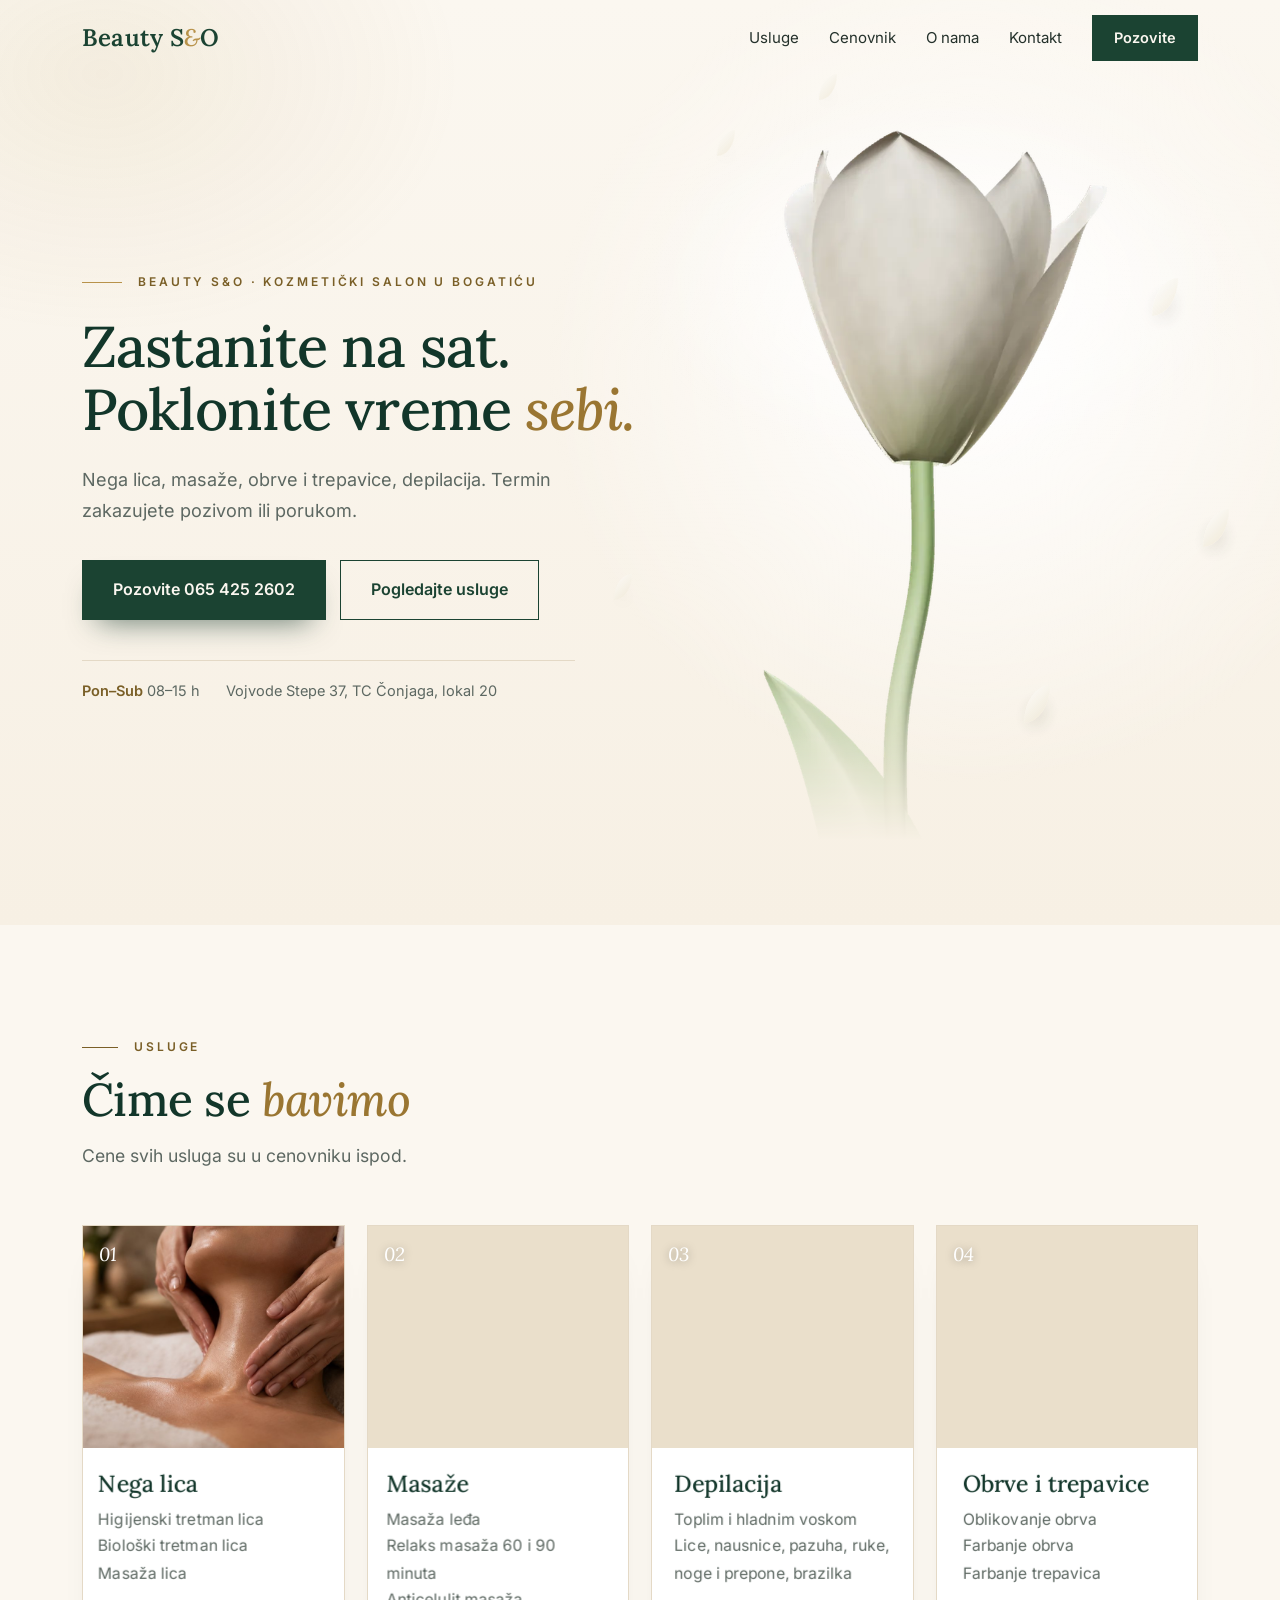
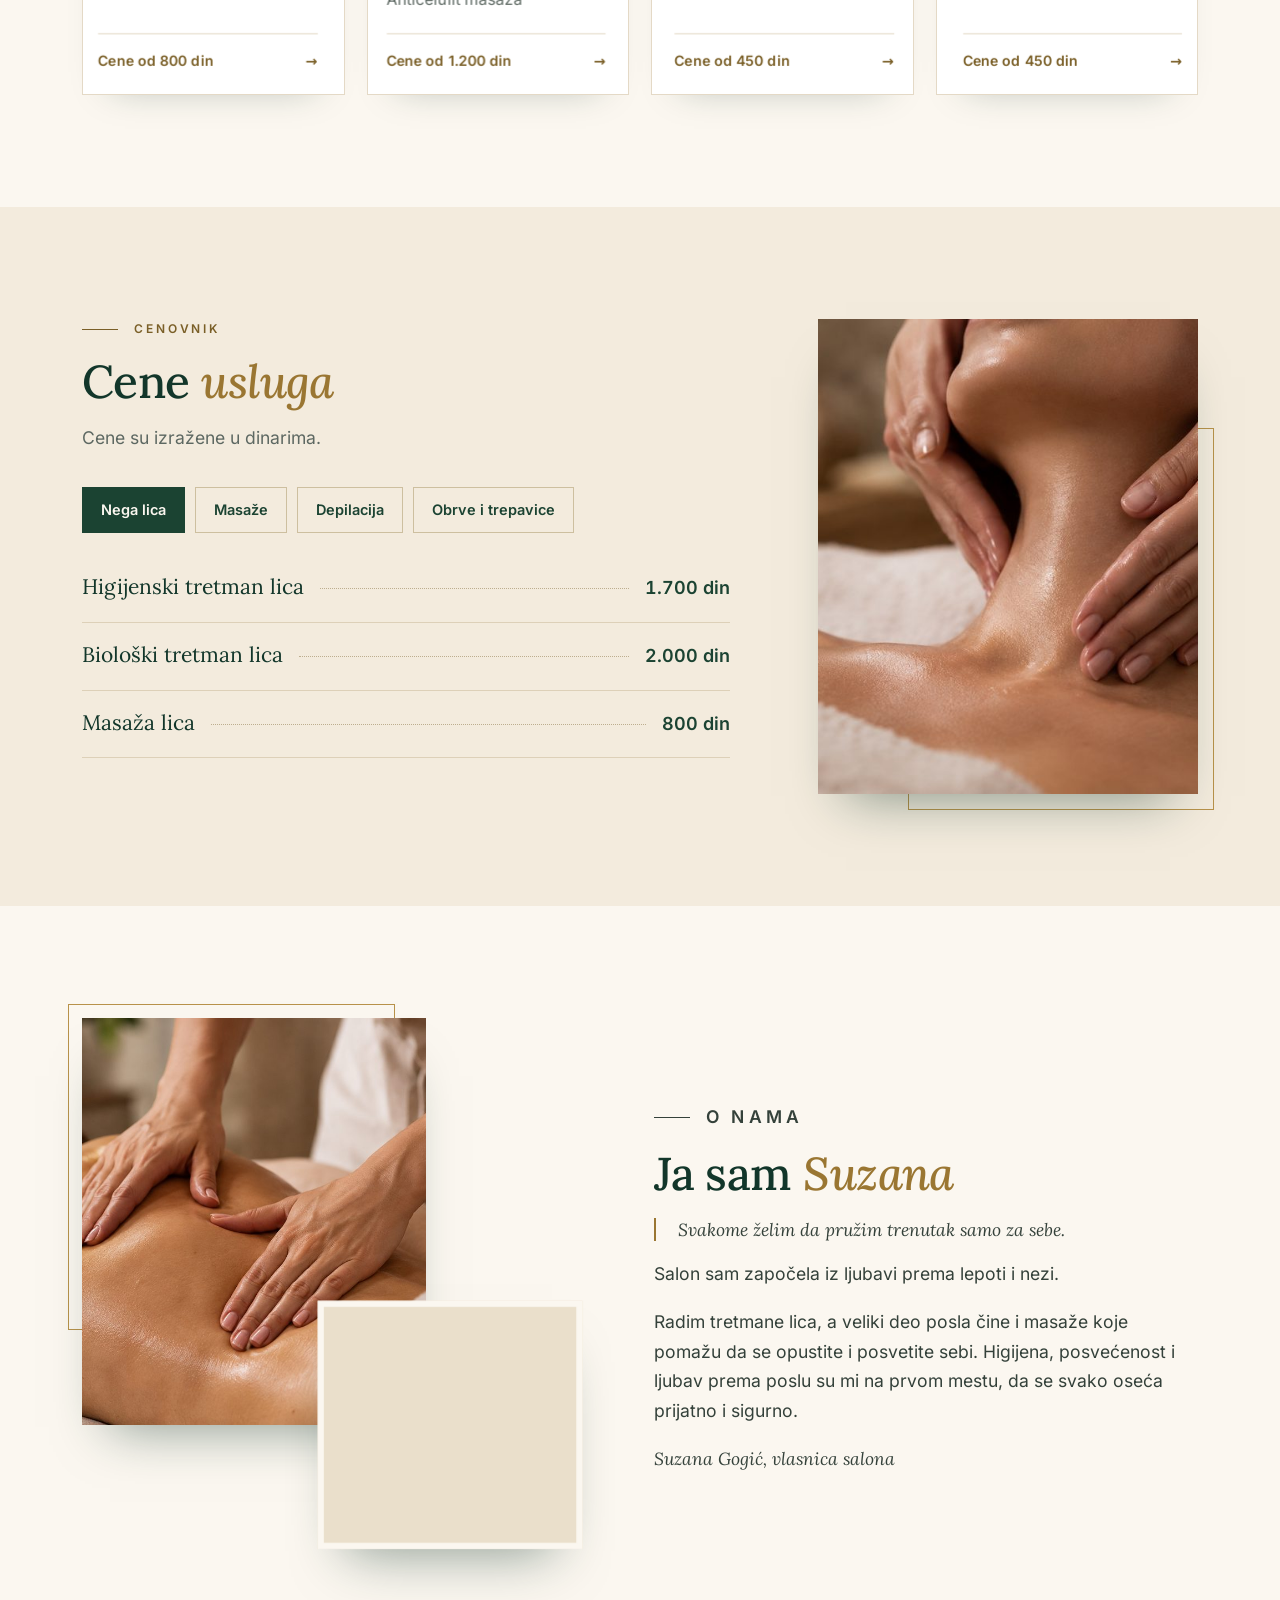
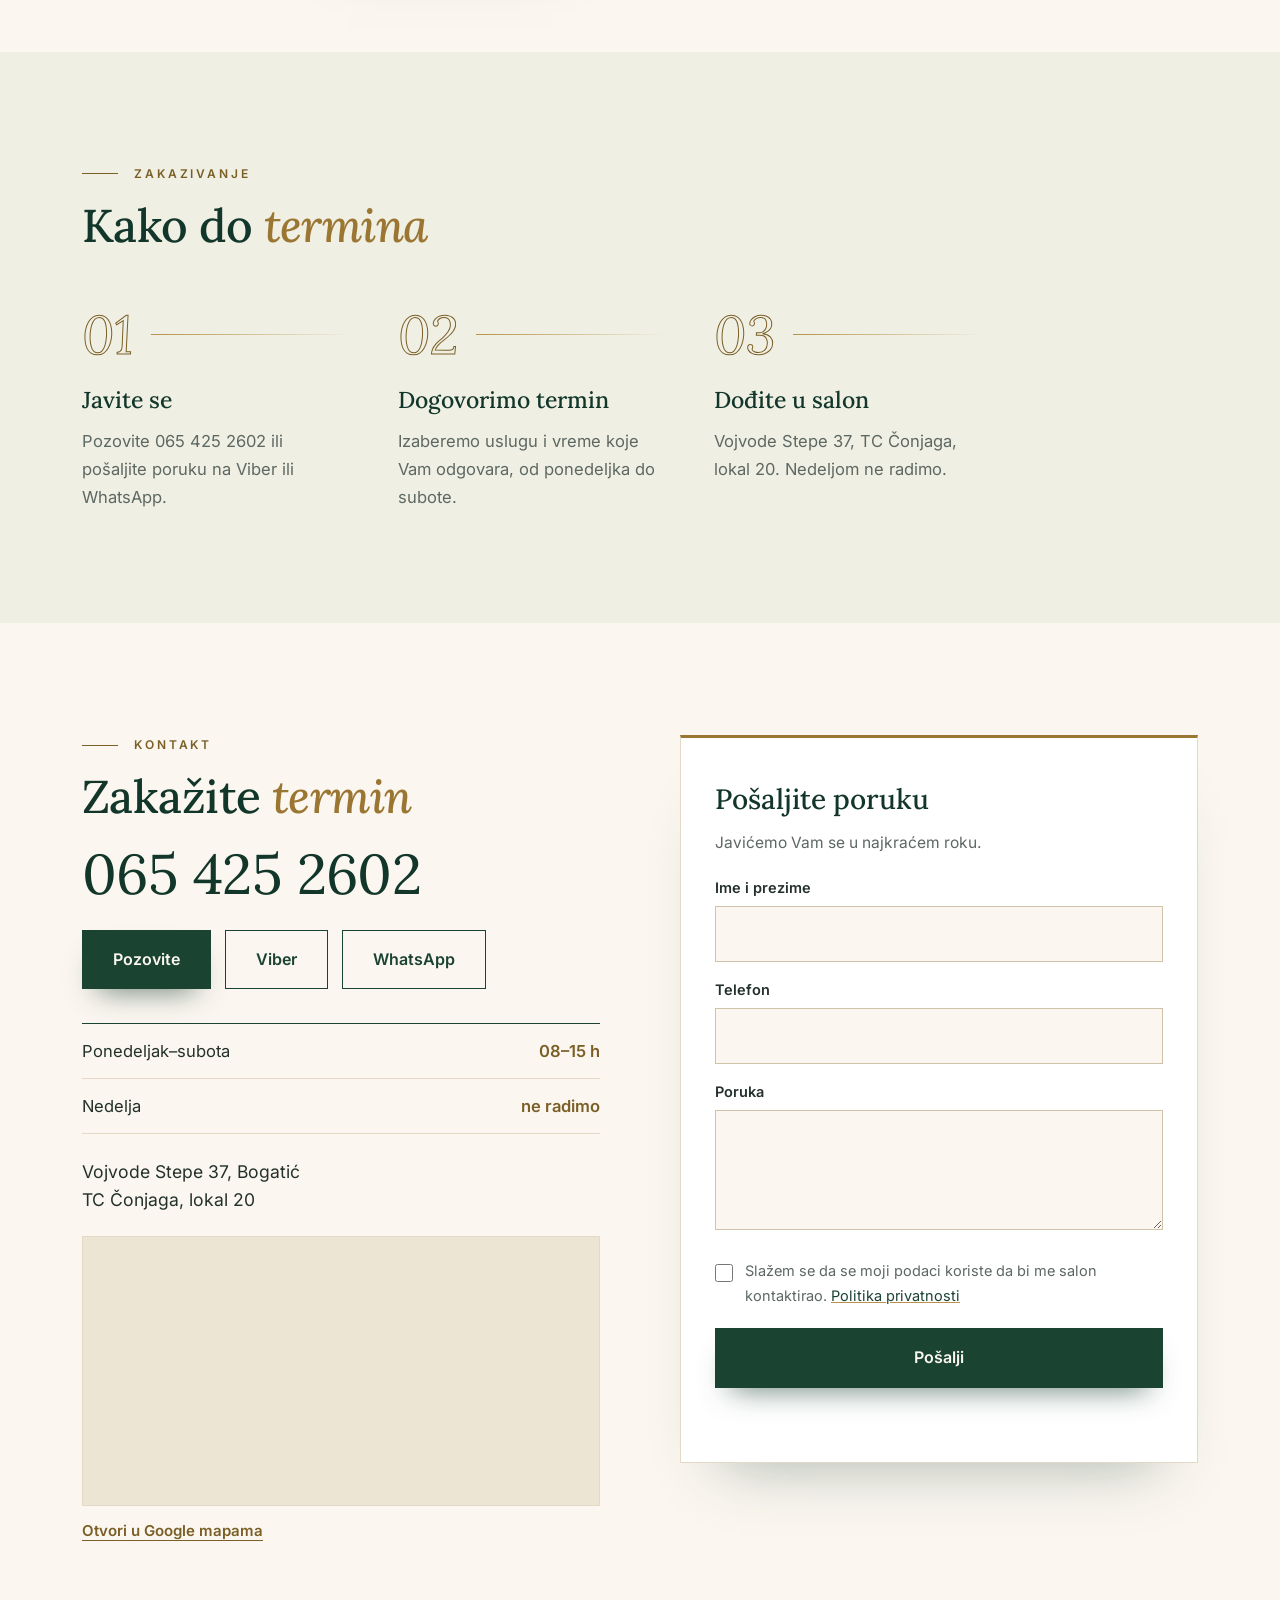
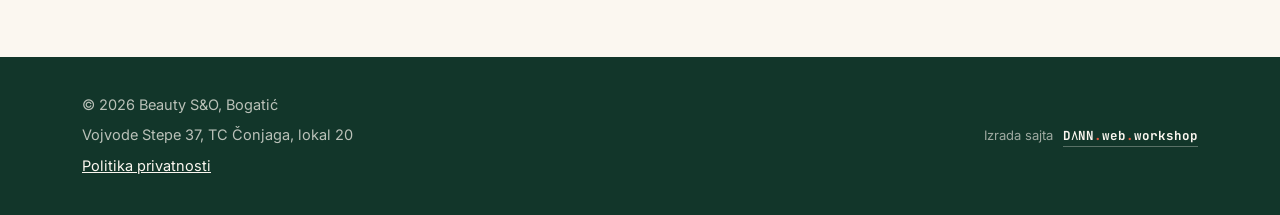
==== commit 9dfad0fe: "Add files via upload" ====
--- a/index.html
+++ b/index.html
@@ -47,6 +47,7 @@
 </header>
 <main id="top">
 <section class="hero" id="hero">
+<div class="petals" aria-hidden="true"><i style="--x:56%;--y:14%;--t:15s"></i><i style="--x:90%;--y:30%;--t:19s;--w:-4s"></i><i style="--x:48%;--y:62%;--t:17s;--w:-8s"></i><i style="--x:80%;--y:74%;--t:21s;--w:-2s"></i><i style="--x:64%;--y:8%;--t:23s;--w:-11s"></i><i style="--x:94%;--y:55%;--t:18s;--w:-6s"></i></div>
 <div class="wrap hero-grid">
 <div>
 <p class="eyebrow">Beauty S&amp;O · Kozmetički salon u Bogatiću</p>
@@ -59,7 +60,7 @@
 <p class="meta"><span><b>Pon–Sub</b> 08–15 h</span><span>Vojvode Stepe 37, TC Čonjaga, lokal 20</span></p>
 </div>
 <div class="stage" id="stage" aria-hidden="true">
-<img class="fr on" src="img/lala3.webp" alt="" width="760" height="1502" fetchpriority="high">
+<img class="fr on" src="img/lala3.webp" alt="" width="620" height="1200" fetchpriority="high">
 </div>
 </div>
 </section>
@@ -114,8 +115,8 @@
 <div class="pv rv" aria-hidden="true">
 <div class="pvi" data-for="lice"><img src="img/nega-lica.jpg" alt="" width="900" height="600" loading="lazy"></div>
 <div class="pvi" data-for="masaze"><img src="img/masaza-ledja.jpg" alt="" width="1100" height="733" loading="lazy"></div>
-<div class="pvi tl" data-for="depil"><img src="img/lala3.webp" alt="" width="760" height="1502" loading="lazy"></div>
-<div class="pvi tl" data-for="obrve"><img src="img/lala2.webp" alt="" width="760" height="1502" loading="lazy"></div>
+<div class="pvi tl" data-for="depil"><img src="img/lala3.webp" alt="" width="620" height="1200" loading="lazy"></div>
+<div class="pvi tl" data-for="obrve"><img src="img/lala2.webp" alt="" width="620" height="1200" loading="lazy"></div>
 </div>
 </div>
 </section>
--- a/style.css
+++ b/style.css
@@ -5,7 +5,7 @@
 @font-face{font-family:'Lora';font-style:normal;font-weight:400 700;font-display:swap;src:url(fonts/lora.woff2) format('woff2')}
 @font-face{font-family:'Lora';font-style:italic;font-weight:400 700;font-display:swap;src:url(fonts/lora-i.woff2) format('woff2')}
 @font-face{font-family:'JetBrains Mono';font-weight:700;font-display:swap;src:url(fonts/jb-700.woff2) format('woff2')}
-:root{--ink:#24312B;--green:#1B4332;--green2:#12362A;--cream:#FBF7F0;--paper:#F3EBDD;--blush:#F7E9E6;--gold:#B8924A;--goldd:#7A5F27;--rose:#C7667E;--line:#E4D9C6;--soft:#5D6862;--ser:'Lora',Georgia,'Times New Roman',serif;--san:'Inter',system-ui,-apple-system,'Segoe UI',Roboto,sans-serif;--ease:cubic-bezier(.2,.8,.2,1)}
+:root{--ink:#24312B;--green:#1B4332;--green2:#12362A;--cream:#FBF7F0;--paper:#F3EBDD;--blush:#F0EFE4;--gold:#B8924A;--goldd:#7A5F27;--rose:#9A7632;--line:#E4D9C6;--soft:#5D6862;--ser:'Lora',Georgia,'Times New Roman',serif;--san:'Inter',system-ui,-apple-system,'Segoe UI',Roboto,sans-serif;--ease:cubic-bezier(.2,.8,.2,1)}
 *{box-sizing:border-box;margin:0;padding:0}
 html{scroll-behavior:smooth;scroll-padding-top:84px;-webkit-text-size-adjust:100%}
 body{font-family:var(--san);background:var(--cream);color:var(--ink);line-height:1.7;font-size:17px;-webkit-font-smoothing:antialiased;overflow-x:hidden}
@@ -26,7 +26,7 @@
 .nav .cta{background:var(--green);color:var(--cream);padding:11px 22px;font-weight:600;font-size:14.5px;transition:background .25s,transform .25s}
 .nav .cta:hover{background:var(--green2);transform:translateY(-2px)}
 .burger{display:none;margin-left:auto;background:none;border:1px solid var(--green);color:var(--green);width:46px;height:46px;font-size:20px;cursor:pointer}
-.hero{position:relative;min-height:100vh;min-height:100svh;display:flex;align-items:center;overflow:hidden;background:radial-gradient(46% 62% at 76% 40%,rgba(240,196,205,.5) 0%,rgba(240,196,205,0) 72%),radial-gradient(40% 40% at 8% 8%,rgba(184,146,74,.1) 0%,rgba(184,146,74,0) 70%),linear-gradient(180deg,#FBF7F0 0%,#F7F0E4 100%)}
+.hero{position:relative;min-height:100vh;min-height:100svh;display:flex;align-items:center;overflow:hidden;background:radial-gradient(46% 62% at 76% 40%,rgba(255,255,255,.95) 0%,rgba(255,255,255,0) 72%),radial-gradient(40% 40% at 8% 8%,rgba(184,146,74,.1) 0%,rgba(184,146,74,0) 70%),linear-gradient(180deg,#FBF7F0 0%,#F7F0E4 100%)}
 .hero-grid{position:relative;display:grid;grid-template-columns:1.05fr .95fr;gap:30px;align-items:center;padding-block:120px 70px;width:100%}
 .eyebrow{font-size:12px;letter-spacing:.24em;text-transform:uppercase;color:var(--goldd);font-weight:600;margin-bottom:22px;display:flex;align-items:center;gap:16px}
 .eyebrow::before{content:'';width:40px;height:1px;background:var(--gold);flex-shrink:0}
@@ -46,9 +46,9 @@
 .btn.line:hover{background:var(--green);color:var(--cream)}
 .meta{display:flex;flex-wrap:wrap;gap:6px 26px;margin-top:40px;padding-top:18px;border-top:1px solid var(--line);font-size:14.5px;color:var(--soft);max-width:34em}
 .meta b{color:var(--goldd);font-weight:600}
-.stage{position:relative;width:100%;max-width:400px;margin-inline:auto;aspect-ratio:760/1502;perspective:1200px;opacity:0;animation:fade 1.2s .25s var(--ease) forwards}
-.stage::before{content:'';position:absolute;left:-30%;right:-30%;top:-4%;height:52%;background:radial-gradient(closest-side,rgba(240,190,200,.55),rgba(240,190,200,0));pointer-events:none}
-.stage .fr{position:absolute;inset:0;width:100%;height:100%;opacity:0;transition:opacity .25s linear;-webkit-mask-image:linear-gradient(180deg,#000 0%,#000 62%,transparent 98%);mask-image:linear-gradient(180deg,#000 0%,#000 62%,transparent 98%);filter:drop-shadow(0 30px 30px rgba(120,60,70,.18));pointer-events:none;user-select:none}
+.stage{position:relative;width:100%;max-width:380px;margin-inline:auto;aspect-ratio:620/1200;perspective:1200px;opacity:0;animation:fade 1.2s .25s var(--ease) forwards}
+.stage::before{content:'';position:absolute;left:-30%;right:-30%;top:-4%;height:52%;background:radial-gradient(closest-side,rgba(255,255,255,.9),rgba(255,255,255,0));pointer-events:none}
+.stage .fr{position:absolute;inset:0;width:100%;height:100%;opacity:0;transition:opacity .25s linear;-webkit-mask-image:linear-gradient(180deg,#000 0%,#000 62%,transparent 98%);mask-image:linear-gradient(180deg,#000 0%,#000 62%,transparent 98%);animation:flt 7s ease-in-out infinite;pointer-events:none;user-select:none}
 .stage .fr.on{opacity:1}
 .sec{padding-block:112px;position:relative}
 .kick{font-size:12px;letter-spacing:.24em;text-transform:uppercase;color:var(--goldd);font-weight:600;margin-bottom:16px;display:flex;align-items:center;gap:16px}
@@ -109,7 +109,7 @@
 .sn::after{content:'';flex:1;height:1px;background:linear-gradient(90deg,var(--gold),rgba(184,146,74,0))}
 .steps h3{font-family:var(--ser);font-weight:500;font-size:23px;margin-bottom:8px;color:var(--green2)}
 .steps p{color:var(--soft);font-size:16.5px;max-width:19em}
-.tl2{position:absolute;right:3%;top:34px;width:210px;aspect-ratio:760/1502;pointer-events:none;-webkit-mask-image:linear-gradient(180deg,#000 52%,transparent 96%);mask-image:linear-gradient(180deg,#000 52%,transparent 96%);transform:rotate(-6deg);transform-origin:50% 0;filter:drop-shadow(0 24px 26px rgba(120,60,70,.18))}
+.tl2{position:absolute;right:3%;top:34px;width:210px;aspect-ratio:620/1200;pointer-events:none;-webkit-mask-image:linear-gradient(180deg,#000 52%,transparent 96%);mask-image:linear-gradient(180deg,#000 52%,transparent 96%);transform:rotate(-6deg);transform-origin:50% 0;filter:drop-shadow(0 24px 26px rgba(70,60,40,.2))}
 .kon{background:var(--cream)}
 .contact{display:grid;grid-template-columns:1fr 1fr;gap:80px;align-items:start}
 .big{font-family:var(--ser);font-size:clamp(34px,4.6vw,56px);line-height:1.05;display:block;margin:22px 0 26px;text-decoration:none;color:var(--green2);letter-spacing:-.01em}
@@ -127,7 +127,7 @@
 label{display:block;font-size:14.5px;font-weight:600;margin:16px 0 6px}
 input[type=text],input[type=tel],textarea{width:100%;font:inherit;font-size:16px;padding:13px 14px;border:1px solid #CFC3A8;background:var(--cream);color:var(--ink);border-radius:0;transition:border-color .25s,box-shadow .25s}
 textarea{min-height:120px;resize:vertical}
-input:focus,textarea:focus{outline:none;border-color:var(--green);box-shadow:0 0 0 3px rgba(199,102,126,.3)}
+input:focus,textarea:focus{outline:none;border-color:var(--green);box-shadow:0 0 0 3px rgba(184,146,74,.3)}
 .chk{display:flex;gap:12px;align-items:flex-start;margin:20px 0;font-size:14.5px;font-weight:400;color:var(--soft)}
 .chk input{margin-top:5px;width:18px;height:18px;flex-shrink:0;accent-color:var(--green)}
 .chk a{color:var(--green);text-decoration-color:var(--gold)}
@@ -144,8 +144,14 @@
 .ftr .made .lam{display:inline-block;width:.6em;height:.73em;vertical-align:baseline}
 .ftr .made:hover .wm{border-color:#E4573D}
 .float{display:none}
-.rv{opacity:0;transform:translateY(22px);transition:opacity .8s var(--ease),transform .8s var(--ease);transition-delay:var(--d,0s)}
+.rv{opacity:0;transform:perspective(900px) translateY(26px) rotateX(11deg);transform-origin:50% 100%;transition:opacity .8s var(--ease),transform .8s var(--ease);transition-delay:var(--d,0s)}
 .rv.in{opacity:1;transform:none}
+.stage{transform-style:preserve-3d;will-change:transform}
+@keyframes flt{0%,100%{translate:0 0;rotate:-.6deg}50%{translate:0 -10px;rotate:.8deg}}
+.petals{position:absolute;inset:0;pointer-events:none;perspective:900px;overflow:hidden}
+.petals i{position:absolute;display:block;width:26px;height:38px;border-radius:100% 0 100% 0;background:linear-gradient(135deg,#fff,#EDE5D0);box-shadow:0 10px 18px -8px rgba(60,50,30,.35);opacity:.85;animation:drift var(--t,16s) ease-in-out infinite;animation-delay:var(--w,0s);left:var(--x);top:var(--y);transform-style:preserve-3d}
+.petals i:nth-child(odd){width:18px;height:26px;opacity:.7;filter:blur(.6px)}
+@keyframes drift{0%{transform:translate3d(0,0,0) rotate3d(1,.4,0,0deg)}50%{transform:translate3d(30px,60px,80px) rotate3d(1,.6,.3,200deg)}100%{transform:translate3d(0,0,0) rotate3d(1,.4,0,360deg)}}
 .leg{max-width:780px;margin:0 auto;padding:140px 22px 90px}
 .leg h1{font-size:clamp(32px,4.4vw,46px);margin-bottom:24px;max-width:none}
 .leg h2{font-size:24px;margin:34px 0 10px}
@@ -153,7 +159,7 @@
 .leg .ph{display:inline-block;font-size:14px;color:var(--soft);border:1px dashed #A9A08C;padding:8px 14px;background:#fff;margin:8px 0 18px}
 .nav.back{display:flex!important;position:static!important;background:none!important;flex-direction:row!important;padding:0!important}
 .nav.back a.cta{color:var(--cream)!important;font-family:var(--san)!important;font-size:14.5px!important;padding:11px 22px!important}
-@media(max-width:1000px){.hero-grid{grid-template-columns:1fr;gap:6px;padding-block:84px 56px}.stage{max-width:240px;order:-1;margin-bottom:-6px;aspect-ratio:760/1020;overflow:hidden;-webkit-mask-image:radial-gradient(ellipse 46% 56% at 50% 42%,#000 62%,transparent 100%);mask-image:radial-gradient(ellipse 46% 56% at 50% 42%,#000 62%,transparent 100%)}.stage .fr{height:auto;aspect-ratio:760/1502;bottom:auto;-webkit-mask-image:none;mask-image:none}.hero{min-height:0}.cards{grid-template-columns:1fr 1fr}.cen-grid{grid-template-columns:1fr;gap:46px}.pv{max-width:300px;margin:0 auto;position:relative;top:0}.about-grid,.contact{grid-template-columns:1fr;gap:50px}.sec{padding-block:84px}.steps{grid-template-columns:1fr;gap:34px;margin-top:44px}.coll{margin:0 auto}.tl2{display:none}.stage::before{display:none}}
+@media(max-width:1000px){.petals i:nth-child(n+4){display:none}.hero-grid>div:first-child{position:relative;z-index:1}.hero-grid{grid-template-columns:1fr;gap:6px;padding-block:84px 56px}.stage{position:absolute;right:-70px;top:70px;width:310px;max-width:none;margin:0;z-index:0;opacity:.55;animation:none;aspect-ratio:620/820;overflow:hidden;-webkit-mask-image:radial-gradient(ellipse 46% 56% at 50% 42%,#000 62%,transparent 100%);mask-image:radial-gradient(ellipse 46% 56% at 50% 42%,#000 62%,transparent 100%)}.stage .fr{height:auto;aspect-ratio:620/1200;bottom:auto;-webkit-mask-image:none;mask-image:none}.hero{min-height:0}.cards{grid-template-columns:1fr 1fr}.cen-grid{grid-template-columns:1fr;gap:46px}.pv{max-width:300px;margin:0 auto;position:relative;top:0}.about-grid,.contact{grid-template-columns:1fr;gap:50px}.sec{padding-block:84px}.steps{grid-template-columns:1fr;gap:34px;margin-top:44px}.coll{margin:0 auto}.tl2{display:none}.stage::before{display:none}}
 @media(max-width:820px){.nav{display:none;position:fixed;top:0;left:0;right:0;bottom:0;background:var(--cream);flex-direction:column;align-items:flex-start;justify-content:center;gap:6px;padding:90px 30px 30px}.nav.open{display:flex}.nav a{font-family:var(--ser);font-size:30px;padding:8px 0}.nav .cta{font-family:var(--san);font-size:17px;margin-top:20px;padding:15px 28px}.burger{display:block;position:relative;z-index:70}.hdr.open{background:transparent;box-shadow:none;backdrop-filter:none;-webkit-backdrop-filter:none}.float{display:flex;position:fixed;right:16px;bottom:16px;z-index:40;background:var(--green);color:var(--cream);text-decoration:none;font-weight:600;padding:15px 24px;box-shadow:0 16px 34px -12px rgba(18,54,42,.6);align-items:center}.ftr{padding-bottom:96px}}
 @media(max-width:560px){.cards{grid-template-columns:1fr}.card .pic{aspect-ratio:16/10}.btn{width:100%}.cta-row{flex-direction:column}.prow .nm{font-size:19px}.prow .dots{display:none}form{padding:28px 20px}.sec{padding-block:68px}.tabs .tab{flex:1 1 auto;text-align:center}.ftr .wrap{flex-direction:column;align-items:flex-start}.sn{font-size:46px}.pv{max-width:250px}h1{font-size:clamp(32px,9vw,42px)}.tl2{display:none}.stage::before{display:none}}
-@media(prefers-reduced-motion:reduce){html{scroll-behavior:auto}*,*::before,*::after{animation:none!important;transition:none!important}.hero-grid>div:first-child>*,.stage{opacity:1}.rv{opacity:1;transform:none}}
+@media(prefers-reduced-motion:reduce){.petals,.stage .fr{animation:none!important}html{scroll-behavior:auto}*,*::before,*::after{animation:none!important;transition:none!important}.hero-grid>div:first-child>*,.stage{opacity:1}.rv{opacity:1;transform:none}}
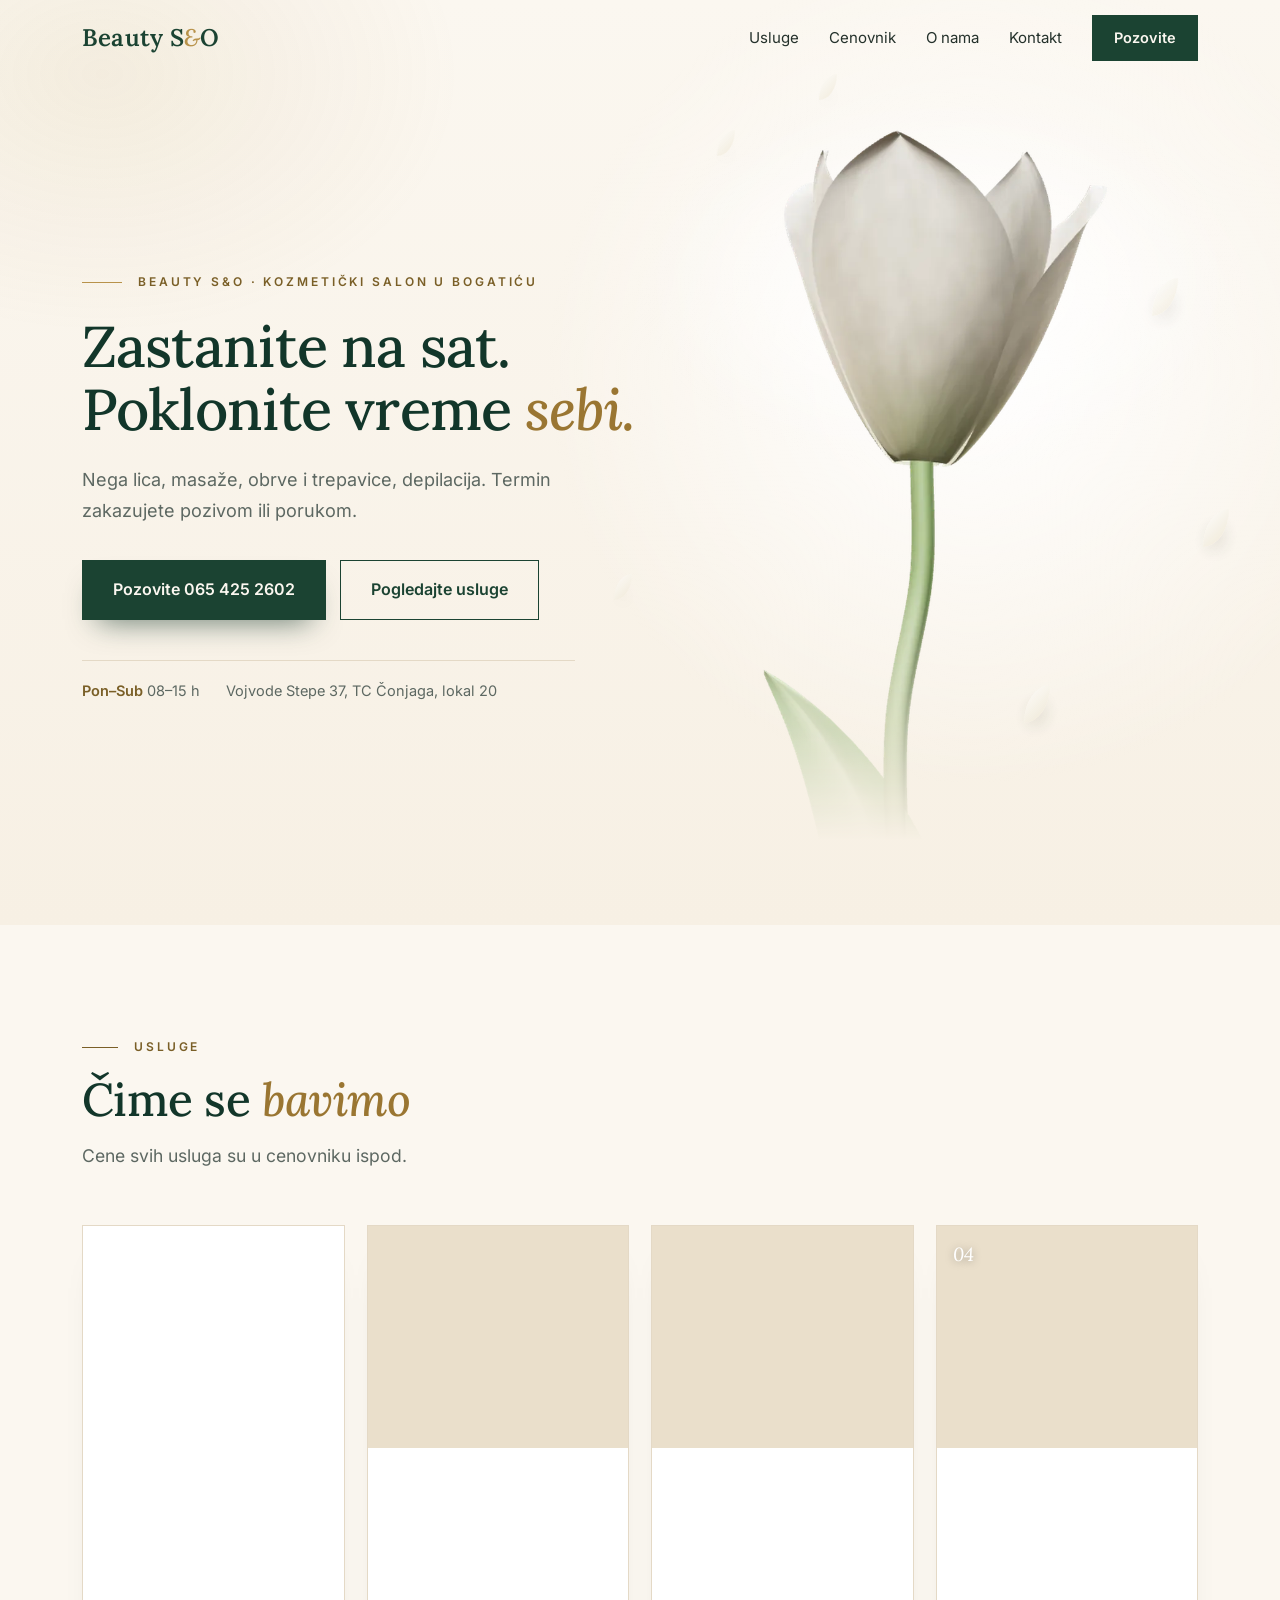
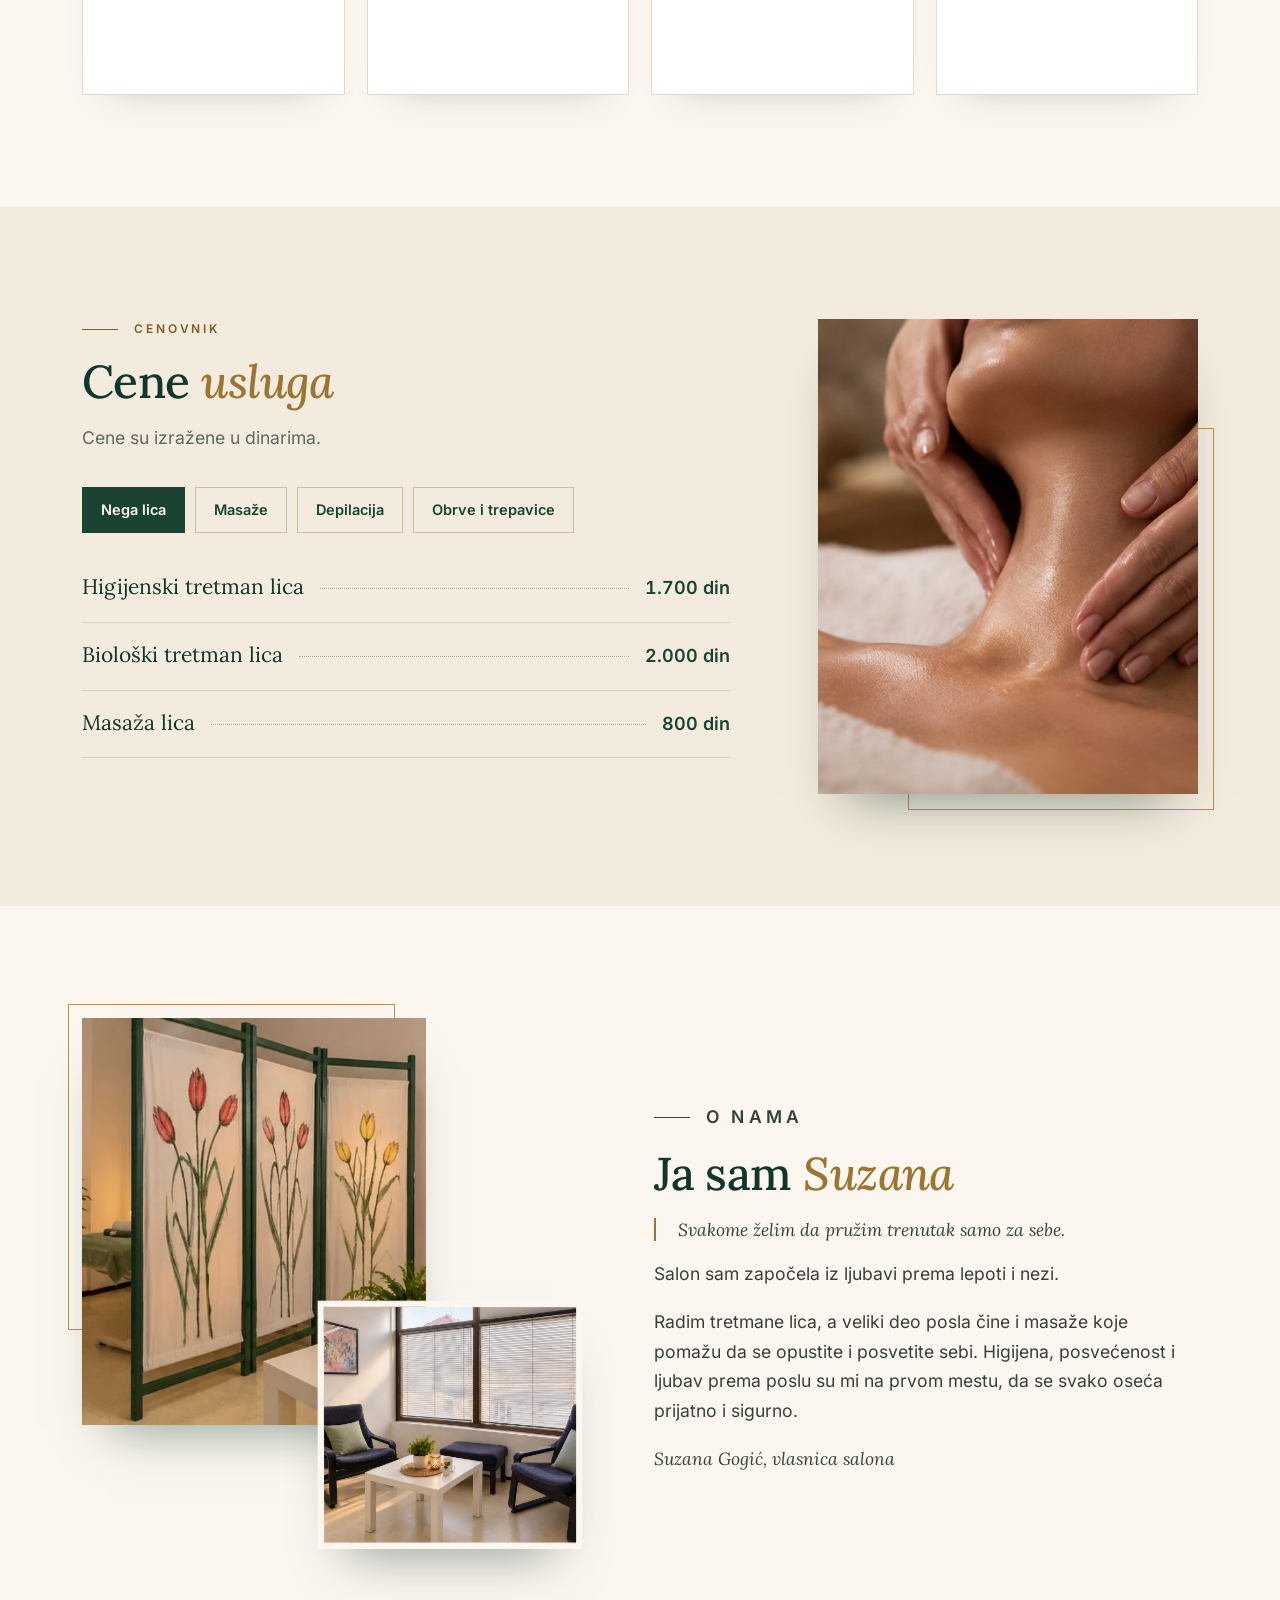
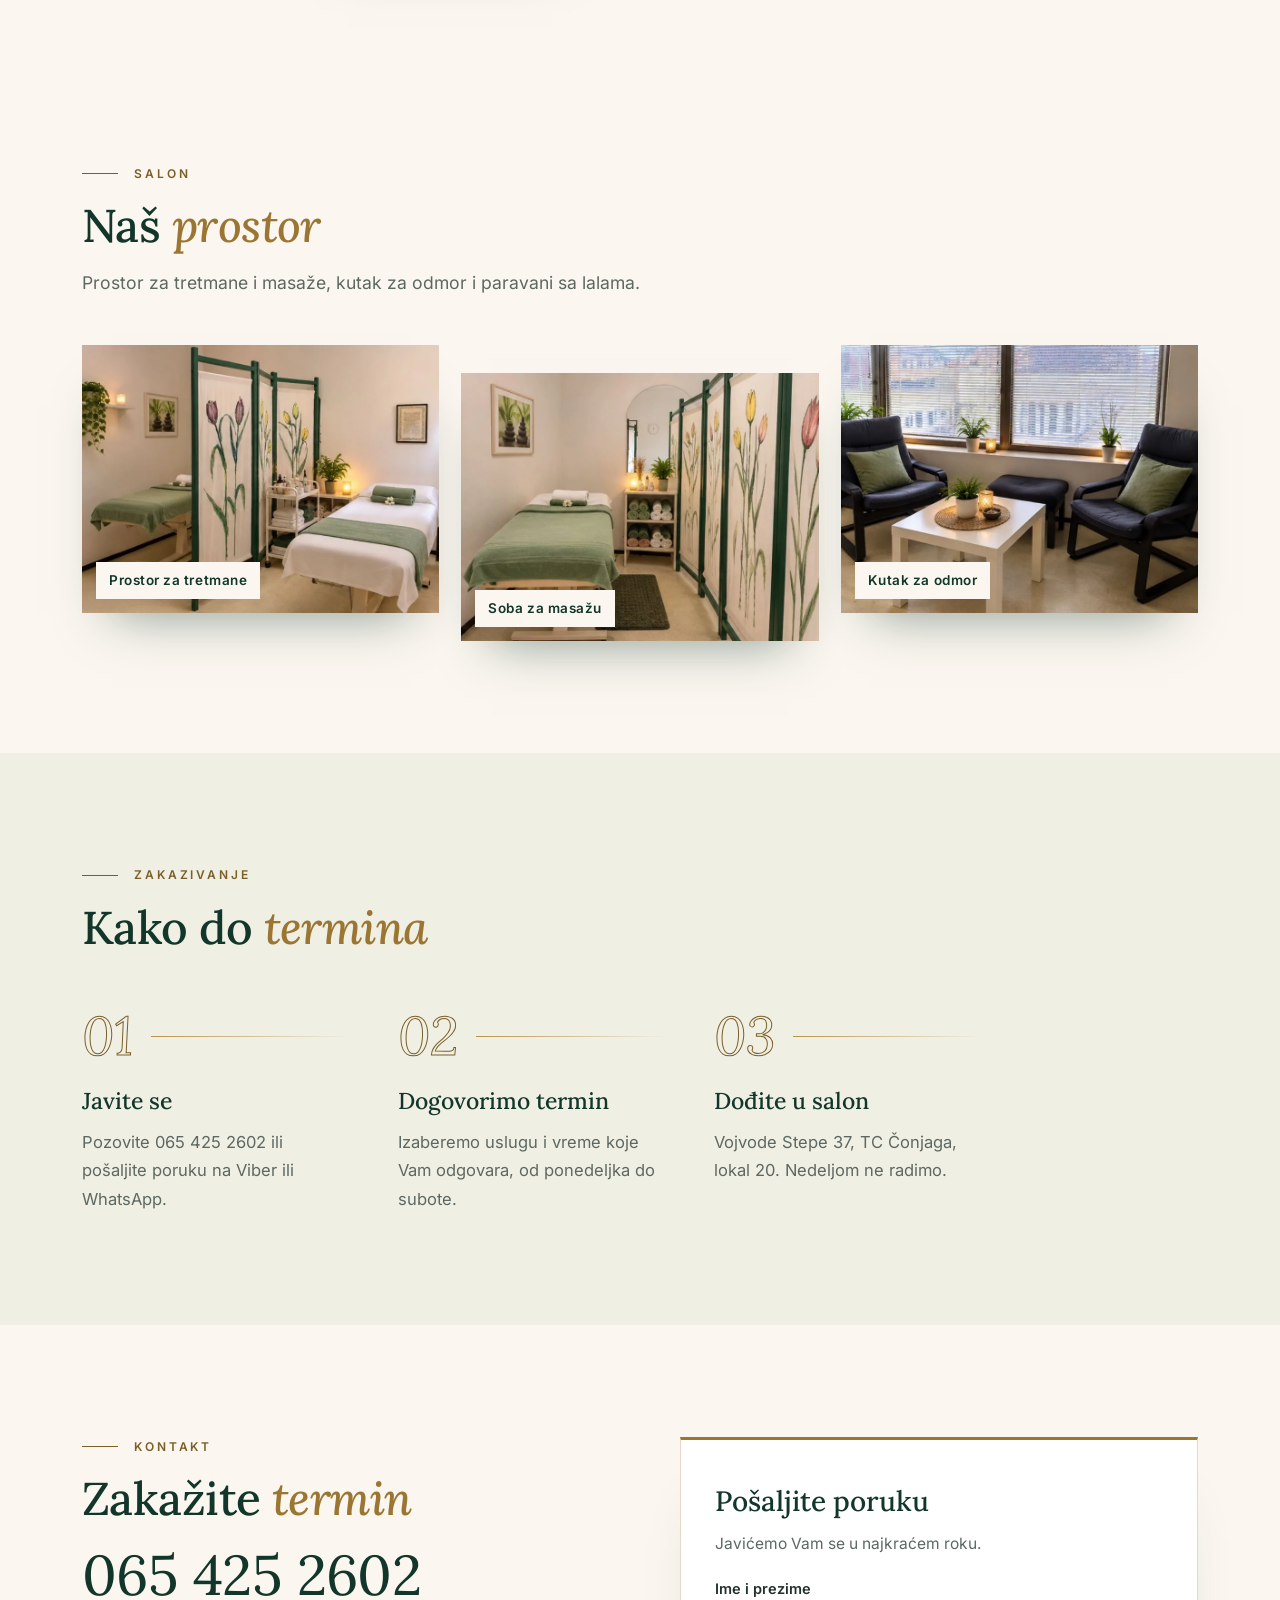
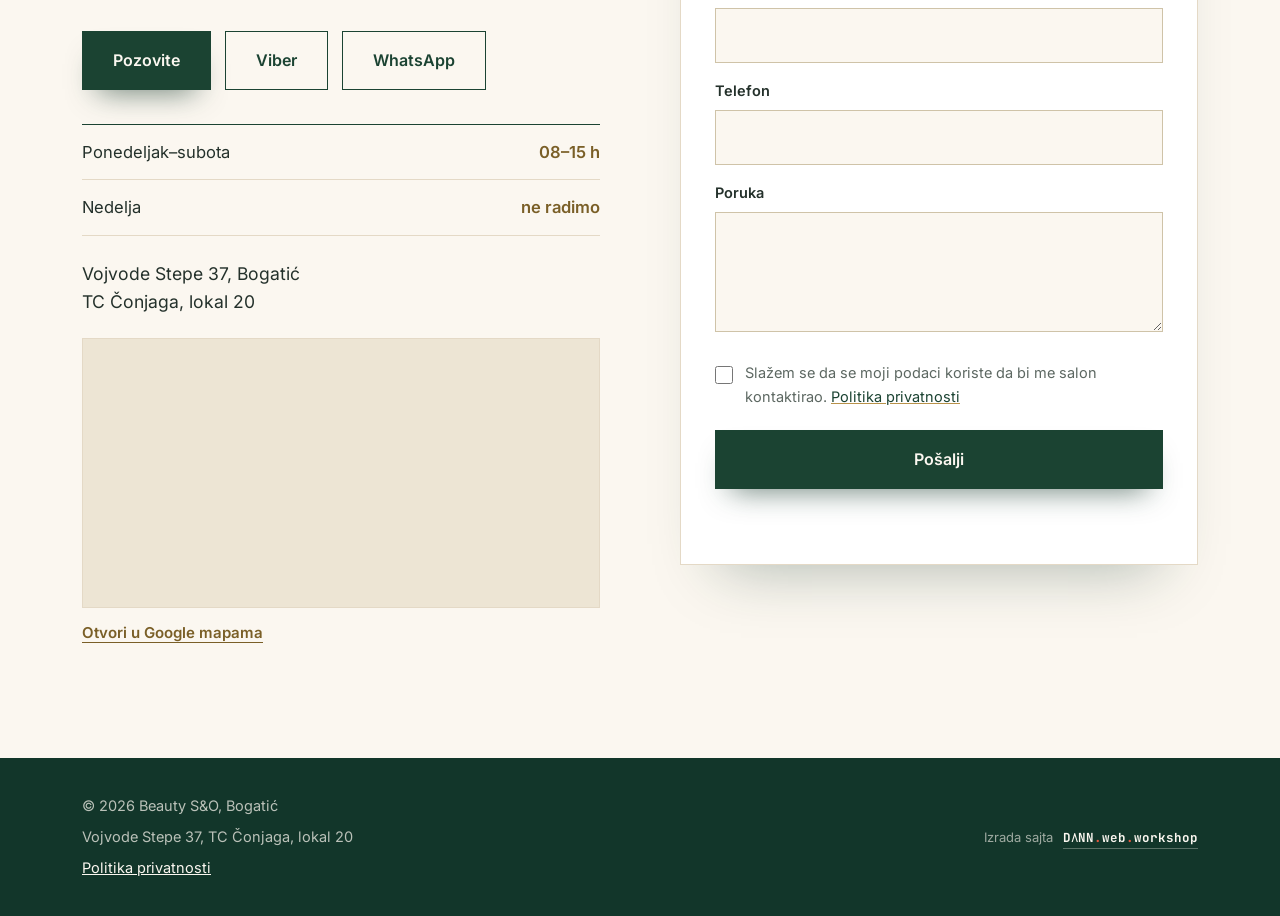
==== commit 43c36a24: "Add files via upload" ====
--- a/index.html
+++ b/index.html
@@ -123,8 +123,8 @@
 <section class="sec" id="o-nama">
 <div class="wrap about-grid">
 <div class="coll rv" aria-hidden="true">
-<div class="p p1" style="background-image:url(img/masaza-ledja.jpg)"></div>
-<div class="p p2" style="background-image:url(https://images.pexels.com/photos/8490089/pexels-photo-8490089.jpeg?auto=compress&cs=tinysrgb&w=800)"></div>
+<div class="p p1" style="background-image:url(img/s4.webp);background-position:46% 50%"></div>
+<div class="p p2" style="background-image:url(img/sala.webp);background-position:36% 50%"></div>
 </div>
 <div class="about-text">
 <p class="kick rv">O nama</p>
@@ -133,6 +133,18 @@
 <p class="rv">Salon sam započela iz ljubavi prema lepoti i nezi.</p>
 <p class="rv">Radim tretmane lica, a veliki deo posla čine i masaže koje pomažu da se opustite i posvetite sebi. Higijena, posvećenost i ljubav prema poslu su mi na prvom mestu, da se svako oseća prijatno i sigurno.</p>
 <p class="sig rv">Suzana Gogić, vlasnica salona</p>
+</div>
+</div>
+</section>
+<section class="sec" id="salon">
+<div class="wrap">
+<p class="kick rv">Salon</p>
+<h2 class="rv">Naš <em>prostor</em></h2>
+<p class="intro rv">Prostor za tretmane i masaže, kutak za odmor i paravani sa lalama.</p>
+<div class="gal">
+<figure class="rv"><img src="img/s1.webp" alt="Prostor za tretmane sa dva kreveta i paravanom sa lalama" width="792" height="592" loading="lazy"><figcaption>Prostor za tretmane</figcaption></figure>
+<figure class="rv"><img src="img/s2.webp" alt="Soba za masažu sa paravanom sa lalama i policom sa peškirima" width="790" height="592" loading="lazy"><figcaption>Soba za masažu</figcaption></figure>
+<figure class="rv"><img src="img/s3.webp" alt="Kutak za odmor sa foteljama i stočićem pored prozora" width="792" height="590" loading="lazy"><figcaption>Kutak za odmor</figcaption></figure>
 </div>
 </div>
 </section>
--- a/style.css
+++ b/style.css
@@ -163,3 +163,12 @@
 @media(max-width:820px){.nav{display:none;position:fixed;top:0;left:0;right:0;bottom:0;background:var(--cream);flex-direction:column;align-items:flex-start;justify-content:center;gap:6px;padding:90px 30px 30px}.nav.open{display:flex}.nav a{font-family:var(--ser);font-size:30px;padding:8px 0}.nav .cta{font-family:var(--san);font-size:17px;margin-top:20px;padding:15px 28px}.burger{display:block;position:relative;z-index:70}.hdr.open{background:transparent;box-shadow:none;backdrop-filter:none;-webkit-backdrop-filter:none}.float{display:flex;position:fixed;right:16px;bottom:16px;z-index:40;background:var(--green);color:var(--cream);text-decoration:none;font-weight:600;padding:15px 24px;box-shadow:0 16px 34px -12px rgba(18,54,42,.6);align-items:center}.ftr{padding-bottom:96px}}
 @media(max-width:560px){.cards{grid-template-columns:1fr}.card .pic{aspect-ratio:16/10}.btn{width:100%}.cta-row{flex-direction:column}.prow .nm{font-size:19px}.prow .dots{display:none}form{padding:28px 20px}.sec{padding-block:68px}.tabs .tab{flex:1 1 auto;text-align:center}.ftr .wrap{flex-direction:column;align-items:flex-start}.sn{font-size:46px}.pv{max-width:250px}h1{font-size:clamp(32px,9vw,42px)}.tl2{display:none}.stage::before{display:none}}
 @media(prefers-reduced-motion:reduce){.petals,.stage .fr{animation:none!important}html{scroll-behavior:auto}*,*::before,*::after{animation:none!important;transition:none!important}.hero-grid>div:first-child>*,.stage{opacity:1}.rv{opacity:1;transform:none}}
+
+.gal{display:grid;grid-template-columns:repeat(3,1fr);gap:22px;margin-top:48px;perspective:1200px}
+.gal figure{margin:0;position:relative;aspect-ratio:4/3;overflow:hidden;background:var(--blush);box-shadow:0 30px 50px -30px rgba(18,54,42,.5)}
+.gal figure:nth-child(2){margin-top:28px}
+.gal img{width:100%;height:100%;object-fit:cover;display:block;transition:transform .8s var(--ease)}
+.gal figure:hover img{transform:scale(1.045)}
+.gal figcaption{position:absolute;left:14px;bottom:14px;background:var(--cream);color:var(--green2);font-size:13.5px;font-weight:600;letter-spacing:.04em;padding:7px 13px}
+@media(max-width:900px){.gal{grid-template-columns:1fr;gap:16px;margin-top:34px}.gal figure:nth-child(2){margin-top:0}}
+@media(prefers-reduced-motion:reduce){.gal img{transition:none}}
